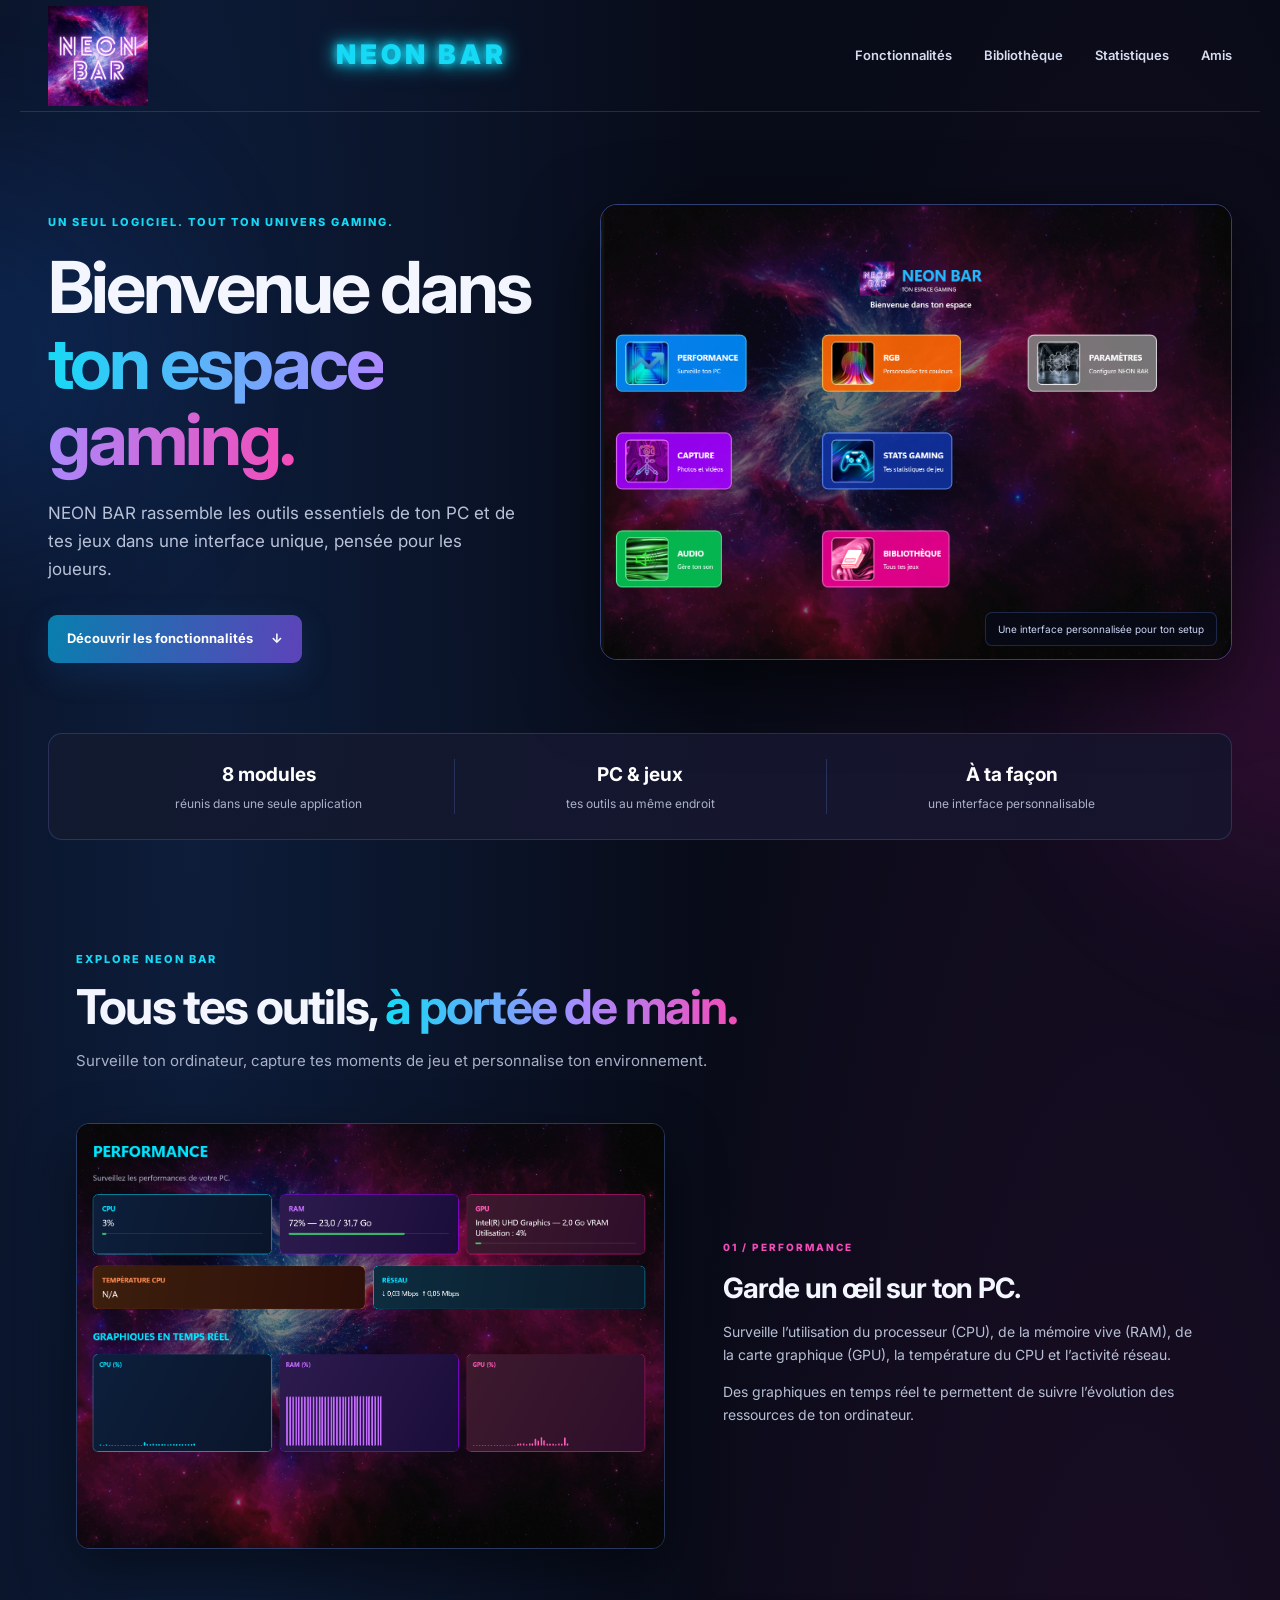
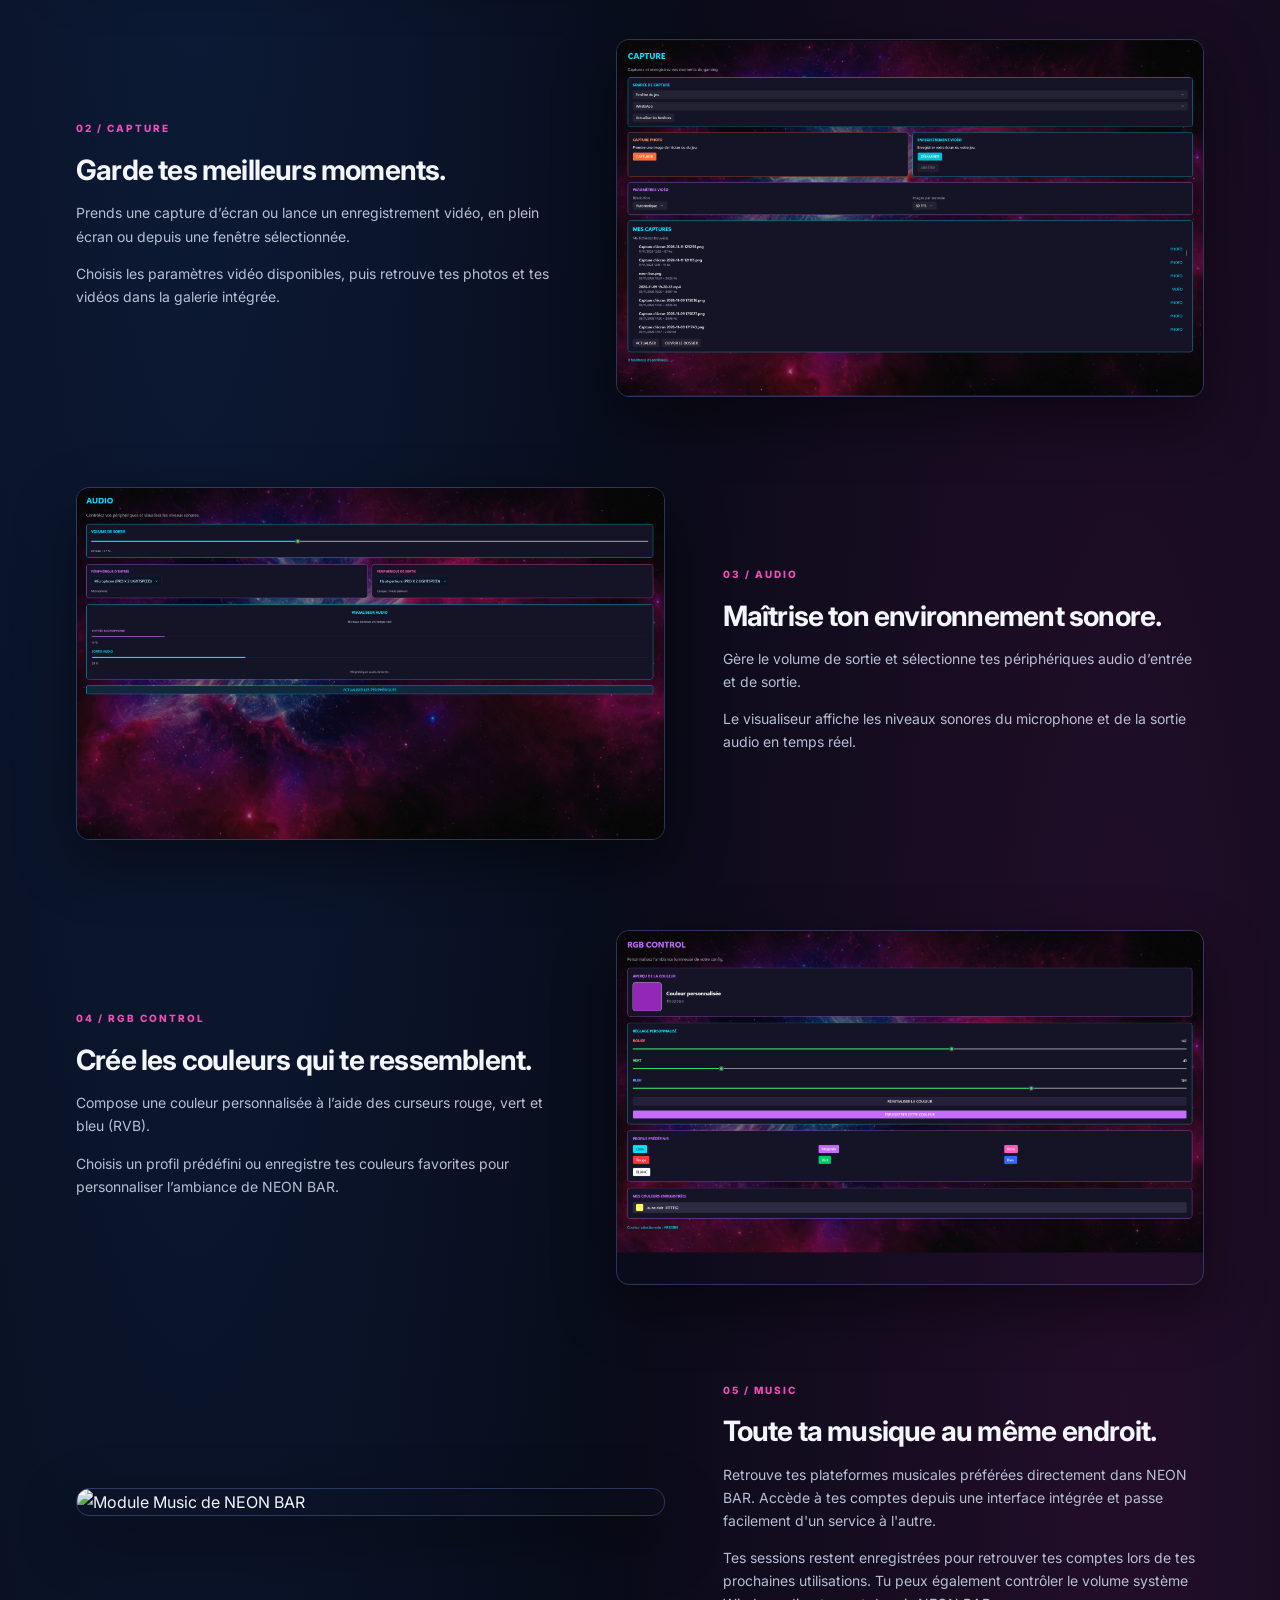
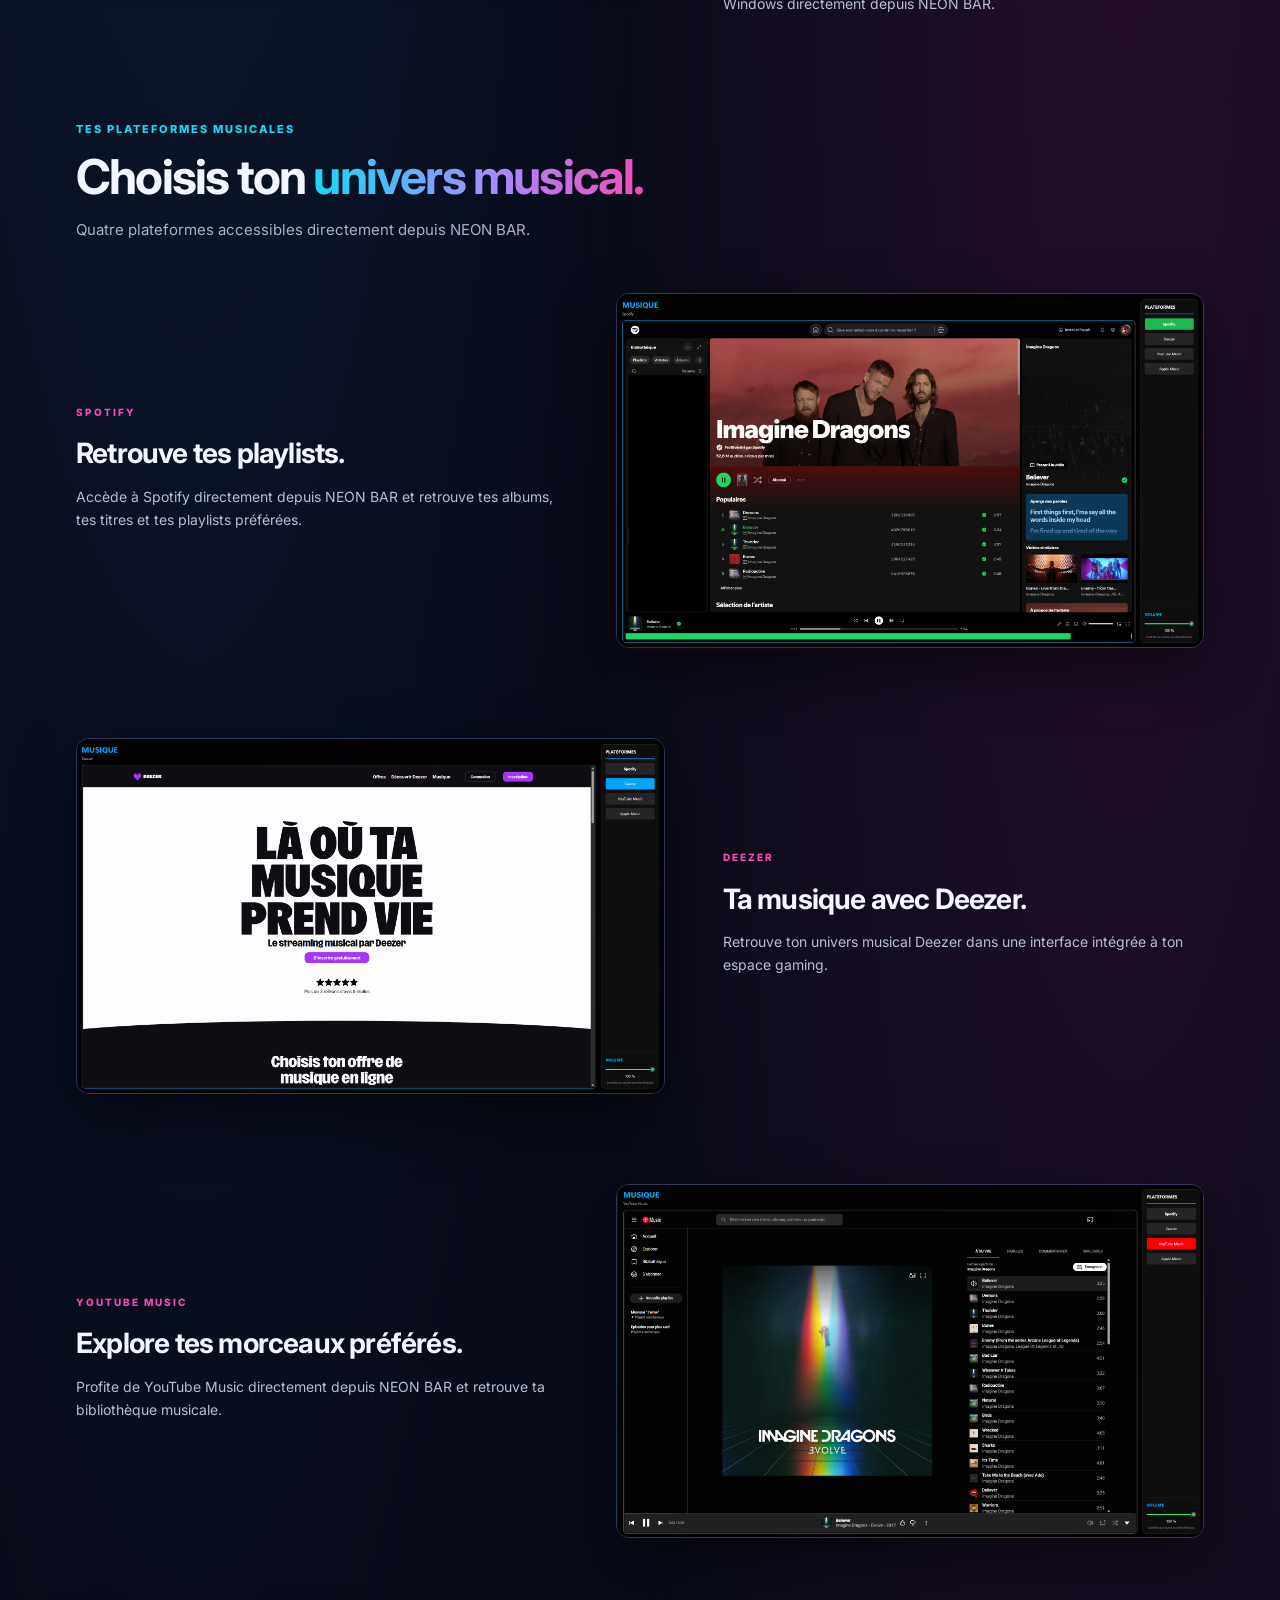
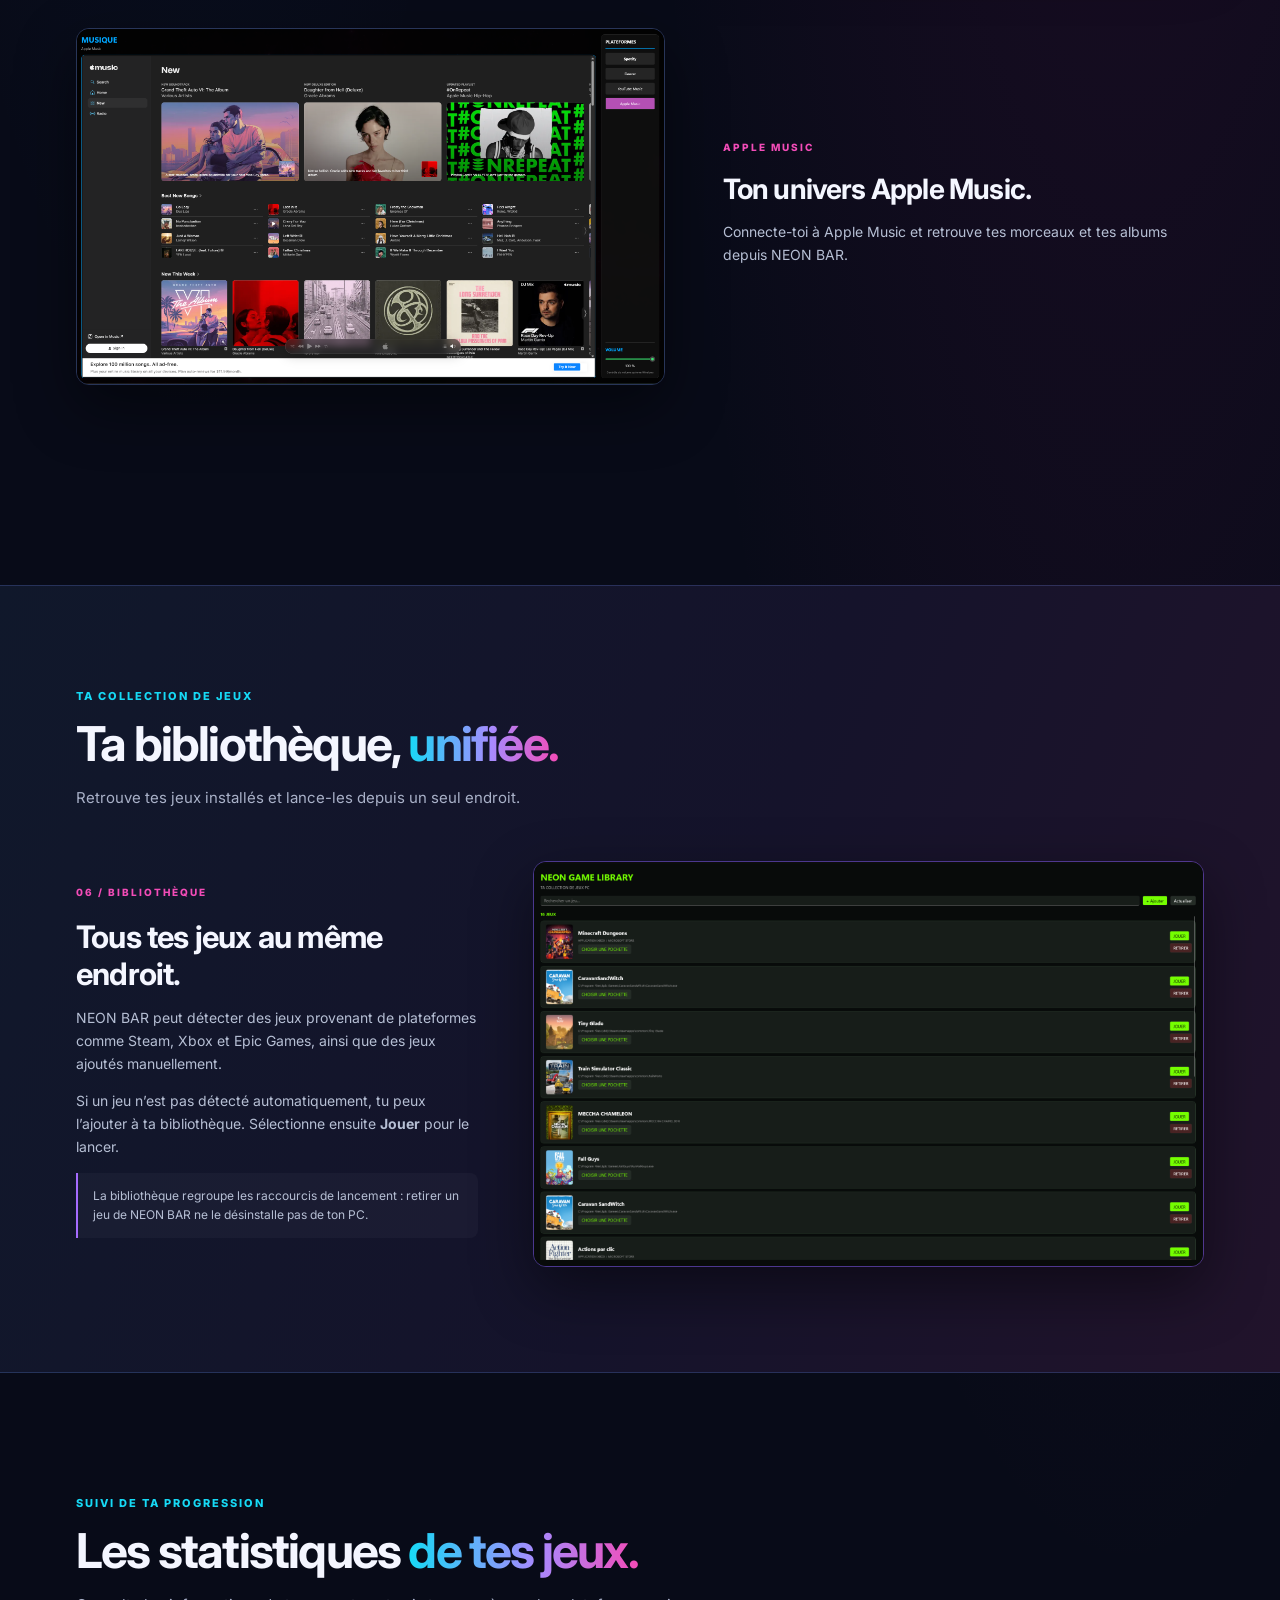
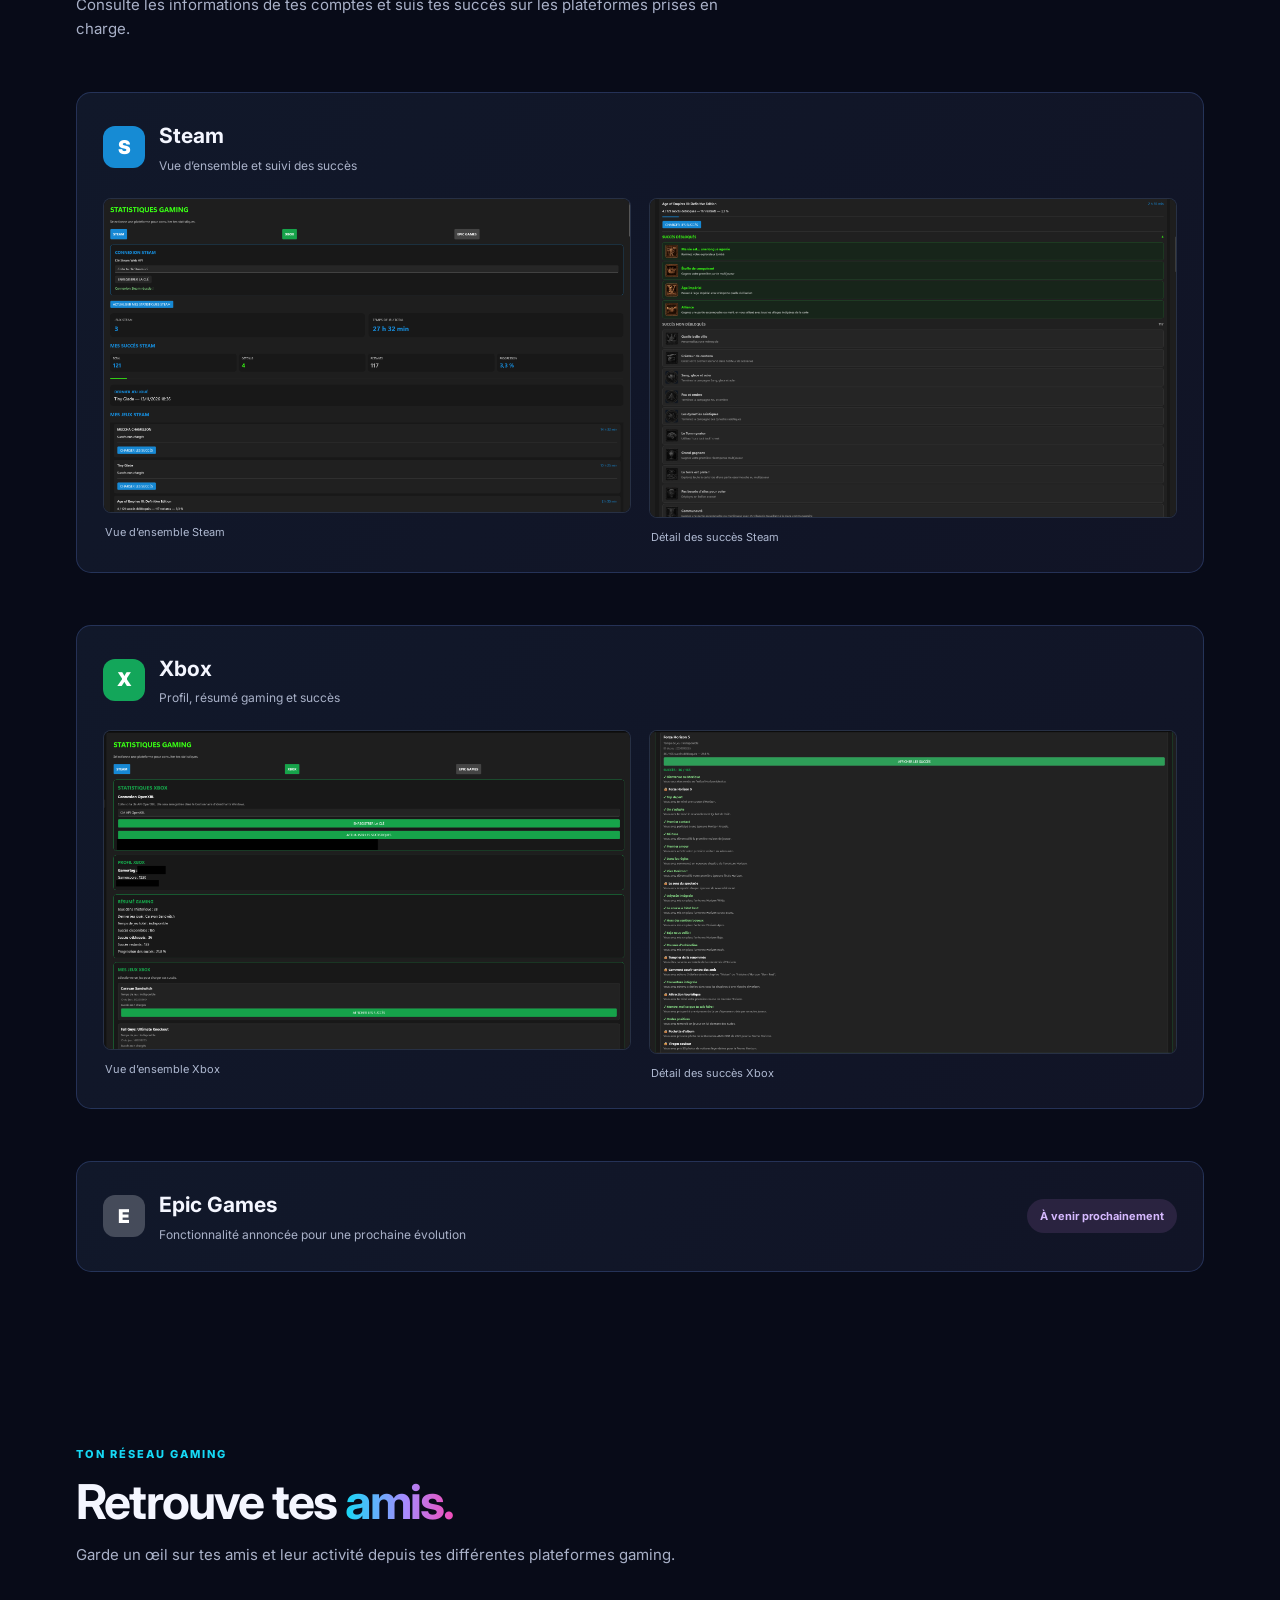
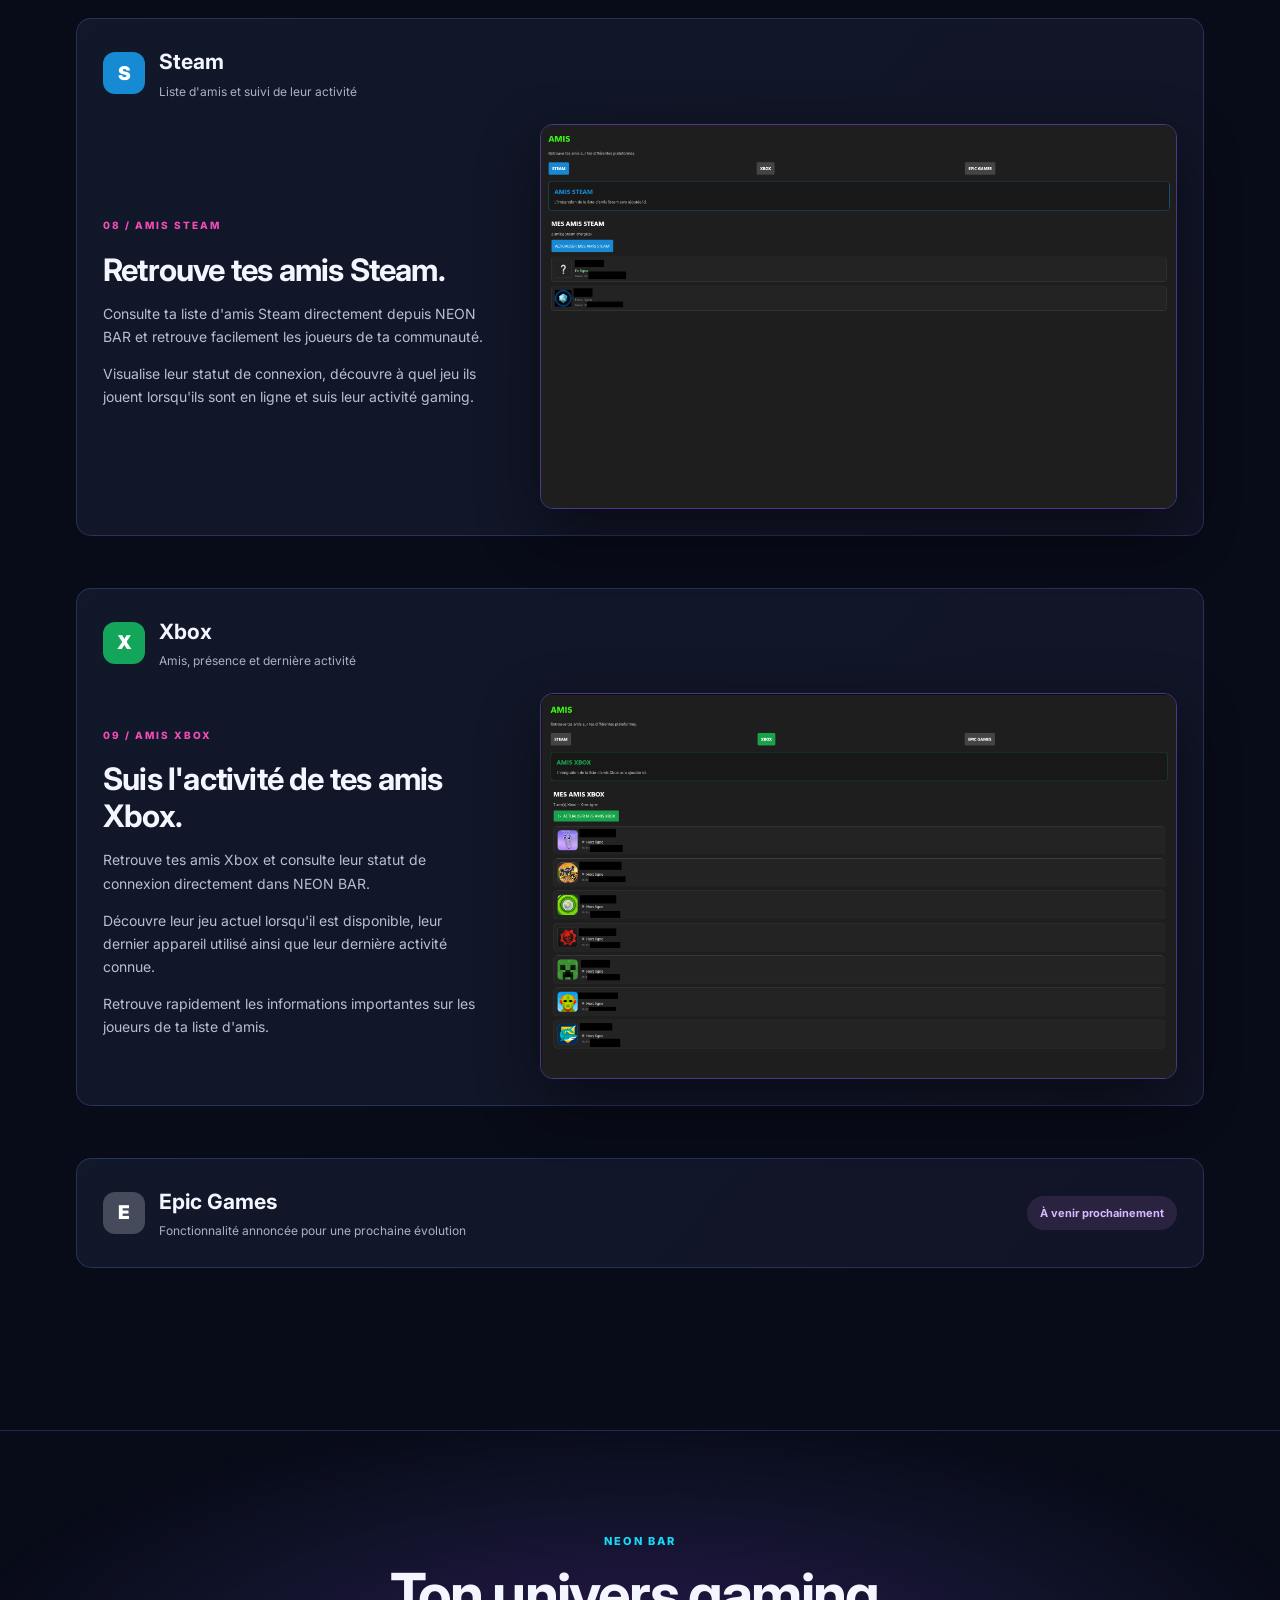
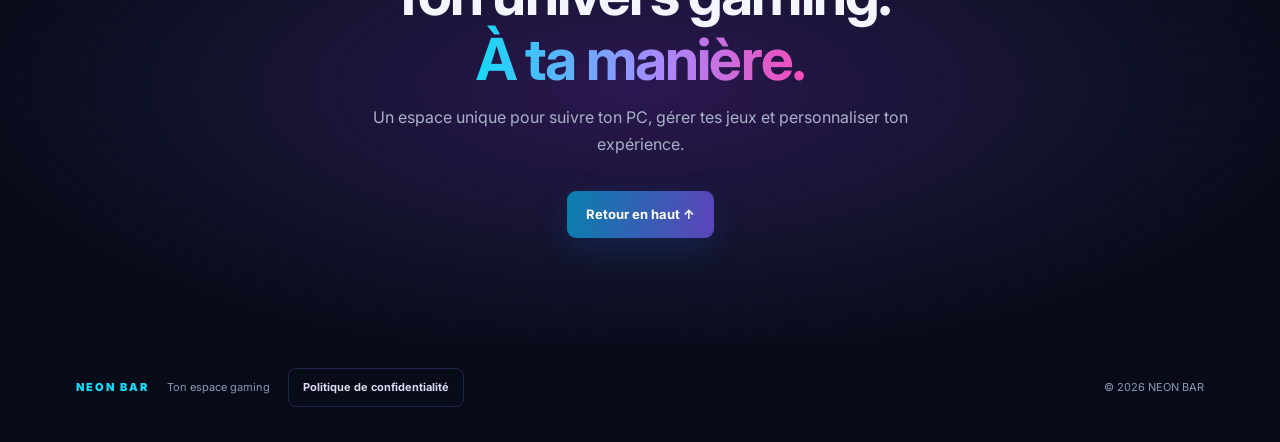
==== index.html @ 5ecf0dd4 "Update meta description and add music module section Updated the description meta tag and added new " ====
<!doctype html>
<html lang="fr">
<head>
  <meta charset="utf-8">
  <meta name="viewport" content="width=device-width, initial-scale=1">
  <meta name="theme-color" content="#080b18">

  <!-- Icônes NEON BAR -->
  <link rel="icon" type="image/png" sizes="512x512" href="/favicon.png?v=3">
  <link rel="shortcut icon" href="/favicon.ico?v=3">
  <link rel="apple-touch-icon" sizes="180x180" href="/apple-touch-icon.png?v=3">

  <meta name="description" content="NEON BAR : performances PC, captures, audio, musique, personnalisation RGB, bibliothèque, statistiques gaming et gestion des amis Steam et Xbox.">

  <!-- Vérification Google Search Console -->
  <meta name="google-site-verification" content="1P-YRRorHhvXlT-uKTGuO3rsMS6b1P77x34x97AjrHk">

  <title>NEON BAR — Ton espace gaming</title>
  <link rel="stylesheet" href="style.css">
</head>

<body>
  <div class="ambient ambient-one"></div>
  <div class="ambient ambient-two"></div>

  <header class="site-header">
    <a class="brand" href="#accueil" aria-label="NEON BAR, accueil">
      <img class="brand-logo" src="assets/Neon%20Bar.png" alt="Logo NEON BAR">
      <span class="brand-name">NEON BAR</span>
    </a>

    <button class="menu-toggle" aria-label="Ouvrir le menu" aria-expanded="false">☰</button>

    <nav class="nav">
      <a href="#fonctionnalites">Fonctionnalités</a>
      <a href="#bibliotheque">Bibliothèque</a>
      <a href="#statistiques">Statistiques</a>
      <a href="#amis">Amis</a>
    </nav>
  </header>

  <main>
    <section class="hero" id="accueil">
      <div class="hero-copy">
        <p class="eyebrow">UN SEUL LOGICIEL. TOUT TON UNIVERS GAMING.</p>
        <h1>Bienvenue dans<br><span>ton espace gaming.</span></h1>
        <p class="lead">NEON BAR rassemble les outils essentiels de ton PC et de tes jeux dans une interface unique, pensée pour les joueurs.</p>
        <a class="primary-link" href="#fonctionnalites">Découvrir les fonctionnalités <span>↓</span></a>
      </div>

      <div class="hero-visual">
        <img src="assets/home.png" alt="Écran d’accueil de NEON BAR et ses sept modules">
        <div class="visual-caption">Une interface personnalisée pour ton setup</div>
      </div>
    </section>

    <section class="intro-strip">
      <div><strong>8 modules</strong><span>réunis dans une seule application</span></div>
      <div><strong>PC & jeux</strong><span>tes outils au même endroit</span></div>
      <div><strong>À ta façon</strong><span>une interface personnalisable</span></div>
    </section>

    <section class="section" id="fonctionnalites">
      <div class="section-heading">
        <p class="eyebrow">EXPLORE NEON BAR</p>
        <h2>Tous tes outils, <span>à portée de main.</span></h2>
        <p>Surveille ton ordinateur, capture tes moments de jeu et personnalise ton environnement.</p>
      </div>

      <article class="feature-row">
        <div class="feature-image"><img src="assets/performance.png" alt="Module Performance affichant CPU, RAM, GPU, température et réseau"></div>
        <div class="feature-copy">
          <span class="number">01 / PERFORMANCE</span>
          <h3>Garde un œil sur ton PC.</h3>
          <p>Surveille l’utilisation du processeur (CPU), de la mémoire vive (RAM), de la carte graphique (GPU), la température du CPU et l’activité réseau.</p>
          <p>Des graphiques en temps réel te permettent de suivre l’évolution des ressources de ton ordinateur.</p>
        </div>
      </article>

      <article class="feature-row reverse">
        <div class="feature-image"><img src="assets/capture.png" alt="Module Capture avec sélection de fenêtre, capture photo et enregistrement vidéo"></div>
        <div class="feature-copy">
          <span class="number">02 / CAPTURE</span>
          <h3>Garde tes meilleurs moments.</h3>
          <p>Prends une capture d’écran ou lance un enregistrement vidéo, en plein écran ou depuis une fenêtre sélectionnée.</p>
          <p>Choisis les paramètres vidéo disponibles, puis retrouve tes photos et tes vidéos dans la galerie intégrée.</p>
        </div>
      </article>

      <article class="feature-row">
        <div class="feature-image"><img src="assets/audio.png" alt="Module Audio avec volume, périphériques d’entrée et de sortie et visualiseur sonore"></div>
        <div class="feature-copy">
          <span class="number">03 / AUDIO</span>
          <h3>Maîtrise ton environnement sonore.</h3>
          <p>Gère le volume de sortie et sélectionne tes périphériques audio d’entrée et de sortie.</p>
          <p>Le visualiseur affiche les niveaux sonores du microphone et de la sortie audio en temps réel.</p>
        </div>
      </article>

      <article class="feature-row reverse">
        <div class="feature-image"><img src="assets/rgb-control.png" alt="Module RGB Control avec curseurs rouge, vert et bleu et profils prédéfinis"></div>
        <div class="feature-copy">
          <span class="number">04 / RGB CONTROL</span>
          <h3>Crée les couleurs qui te ressemblent.</h3>
          <p>Compose une couleur personnalisée à l’aide des curseurs rouge, vert et bleu (RVB).</p>
          <p>Choisis un profil prédéfini ou enregistre tes couleurs favorites pour personnaliser l’ambiance de NEON BAR.</p>
        </div>
      </article>

      <!-- 05 / MUSIC -->
      <article class="feature-row" id="music">
        <div class="feature-image">
          <img src="assets/music-neon-bar.png" alt="Module Music de NEON BAR">
        </div>

        <div class="feature-copy">
          <span class="number">05 / MUSIC</span>
          <h3>Toute ta musique au même endroit.</h3>
          <p>Retrouve tes plateformes musicales préférées directement dans NEON BAR. Accède à tes comptes depuis une interface intégrée et passe facilement d'un service à l'autre.</p>
          <p>Tes sessions restent enregistrées pour retrouver tes comptes lors de tes prochaines utilisations. Tu peux également contrôler le volume système Windows directement depuis NEON BAR.</p>
        </div>
      </article>

      <!-- PLATEFORMES MUSICALES -->
      <div class="section-heading">
        <p class="eyebrow">TES PLATEFORMES MUSICALES</p>
        <h2>Choisis ton <span>univers musical.</span></h2>
        <p>Quatre plateformes accessibles directement depuis NEON BAR.</p>
      </div>

      <article class="feature-row reverse">
        <div class="feature-image">
          <img src="assets/music-spotify.png" alt="Spotify dans NEON BAR">
        </div>
        <div class="feature-copy">
          <span class="number">SPOTIFY</span>
          <h3>Retrouve tes playlists.</h3>
          <p>Accède à Spotify directement depuis NEON BAR et retrouve tes albums, tes titres et tes playlists préférées.</p>
        </div>
      </article>

      <article class="feature-row">
        <div class="feature-image">
          <img src="assets/music-deezer.png" alt="Deezer dans NEON BAR">
        </div>
        <div class="feature-copy">
          <span class="number">DEEZER</span>
          <h3>Ta musique avec Deezer.</h3>
          <p>Retrouve ton univers musical Deezer dans une interface intégrée à ton espace gaming.</p>
        </div>
      </article>

      <article class="feature-row reverse">
        <div class="feature-image">
          <img src="assets/music-youtube.png" alt="YouTube Music dans NEON BAR">
        </div>
        <div class="feature-copy">
          <span class="number">YOUTUBE MUSIC</span>
          <h3>Explore tes morceaux préférés.</h3>
          <p>Profite de YouTube Music directement depuis NEON BAR et retrouve ta bibliothèque musicale.</p>
        </div>
      </article>

      <article class="feature-row">
        <div class="feature-image">
          <img src="assets/music-apple.png" alt="Apple Music dans NEON BAR">
        </div>
        <div class="feature-copy">
          <span class="number">APPLE MUSIC</span>
          <h3>Ton univers Apple Music.</h3>
          <p>Connecte-toi à Apple Music et retrouve tes morceaux et tes albums depuis NEON BAR.</p>
        </div>
      </article>
    </section>

    <section class="library-section" id="bibliotheque">
      <div class="section-heading">
        <p class="eyebrow">TA COLLECTION DE JEUX</p>
        <h2>Ta bibliothèque, <span>unifiée.</span></h2>
        <p>Retrouve tes jeux installés et lance-les depuis un seul endroit.</p>
      </div>

      <div class="library-layout">
        <div class="library-copy">
          <span class="number">06 / BIBLIOTHÈQUE</span>
          <h3>Tous tes jeux au même endroit.</h3>
          <p>NEON BAR peut détecter des jeux provenant de plateformes comme Steam, Xbox et Epic Games, ainsi que des jeux ajoutés manuellement.</p>
          <p>Si un jeu n’est pas détecté automatiquement, tu peux l’ajouter à ta bibliothèque. Sélectionne ensuite <strong>Jouer</strong> pour le lancer.</p>
          <p class="note">La bibliothèque regroupe les raccourcis de lancement : retirer un jeu de NEON BAR ne le désinstalle pas de ton PC.</p>
        </div>
        <div class="library-image"><img src="assets/bibliotheque.png" alt="Bibliothèque NEON GAME LIBRARY avec jaquettes, recherche et boutons Jouer"></div>
      </div>
    </section>

    <section class="section stats-section" id="statistiques">
      <div class="section-heading">
        <p class="eyebrow">SUIVI DE TA PROGRESSION</p>
        <h2>Les statistiques <span>de tes jeux.</span></h2>
        <p>Consulte les informations de tes comptes et suis tes succès sur les plateformes prises en charge.</p>
      </div>

      <div class="platform-block">
        <div class="platform-title">
          <span class="platform-icon steam">S</span>
          <div><h3>Steam</h3><p>Vue d’ensemble et suivi des succès</p></div>
        </div>
        <div class="stats-images">
          <figure><img src="assets/steam-global.png" alt="Statistiques Steam : connexion, nombre de jeux, temps de jeu et résumé des succès"><figcaption>Vue d’ensemble Steam</figcaption></figure>
          <figure><img src="assets/steam-succes.png" alt="Détail des succès Steam débloqués et non débloqués pour un jeu"><figcaption>Détail des succès Steam</figcaption></figure>
        </div>
      </div>

      <div class="platform-block">
        <div class="platform-title">
          <span class="platform-icon xbox">X</span>
          <div><h3>Xbox</h3><p>Profil, résumé gaming et succès</p></div>
        </div>
        <div class="stats-images">
          <figure><img src="assets/xbox-global.png" alt="Statistiques Xbox : profil, gamerscore et résumé gaming"><figcaption>Vue d’ensemble Xbox</figcaption></figure>
          <figure><img src="assets/xbox-succes.png" alt="Détail des succès Xbox d’un jeu"><figcaption>Détail des succès Xbox</figcaption></figure>
        </div>
      </div>

      <div class="platform-block epic-block">
        <div class="platform-title">
          <span class="platform-icon epic">E</span>
          <div><h3>Epic Games</h3><p>Fonctionnalité annoncée pour une prochaine évolution</p></div>
        </div>
        <p class="coming-soon">À venir prochainement</p>
      </div>
    </section>

    <section class="section friends-section" id="amis">
      <div class="section-heading">
        <p class="eyebrow">TON RÉSEAU GAMING</p>
        <h2>Retrouve tes <span>amis.</span></h2>
        <p>Garde un œil sur tes amis et leur activité depuis tes différentes plateformes gaming.</p>
      </div>

      <div class="platform-block">
        <div class="platform-title">
          <span class="platform-icon steam">S</span>
          <div>
            <h3>Steam</h3>
            <p>Liste d'amis et suivi de leur activité</p>
          </div>
        </div>

        <div class="library-layout">
          <div class="library-copy">
            <span class="number">08 / AMIS STEAM</span>
            <h3>Retrouve tes amis Steam.</h3>
            <p>Consulte ta liste d'amis Steam directement depuis NEON BAR et retrouve facilement les joueurs de ta communauté.</p>
            <p>Visualise leur statut de connexion, découvre à quel jeu ils jouent lorsqu'ils sont en ligne et suis leur activité gaming.</p>
          </div>

          <div class="library-image">
            <img src="assets/Steam_ami_neon_bar.png" alt="Fonctionnalité Amis Steam de NEON BAR">
          </div>
        </div>
      </div>

      <div class="platform-block">
        <div class="platform-title">
          <span class="platform-icon xbox">X</span>
          <div>
            <h3>Xbox</h3>
            <p>Amis, présence et dernière activité</p>
          </div>
        </div>

        <div class="library-layout">
          <div class="library-copy">
            <span class="number">09 / AMIS XBOX</span>
            <h3>Suis l'activité de tes amis Xbox.</h3>
            <p>Retrouve tes amis Xbox et consulte leur statut de connexion directement dans NEON BAR.</p>
            <p>Découvre leur jeu actuel lorsqu'il est disponible, leur dernier appareil utilisé ainsi que leur dernière activité connue.</p>
            <p>Retrouve rapidement les informations importantes sur les joueurs de ta liste d'amis.</p>
          </div>

          <div class="library-image">
            <img src="assets/ami_xbox_neon_bar.png" alt="Fonctionnalité Amis Xbox de NEON BAR">
          </div>
        </div>
      </div>

      <div class="platform-block epic-block">
        <div class="platform-title">
          <span class="platform-icon epic">E</span>
          <div>
            <h3>Epic Games</h3>
            <p>Fonctionnalité annoncée pour une prochaine évolution</p>
          </div>
        </div>
        <p class="coming-soon">À venir prochainement</p>
      </div>
    </section>

    <section class="closing">
      <p class="eyebrow">NEON BAR</p>
      <h2>Ton univers gaming.<br><span>À ta manière.</span></h2>
      <p>Un espace unique pour suivre ton PC, gérer tes jeux et personnaliser ton expérience.</p>
      <a class="primary-link" href="#accueil">Retour en haut ↑</a>
    </section>
  </main>

  <footer>
    <a class="footer-brand" href="#accueil">NEON BAR</a>
    <span>Ton espace gaming</span>
    <a class="privacy-link" href="privacy.html">Politique de confidentialité</a>
    <span>© 2026 NEON BAR</span>
  </footer>

  <script>
    const toggle = document.querySelector('.menu-toggle');
    const nav = document.querySelector('.nav');

    toggle.addEventListener('click', () => {
      const open = nav.classList.toggle('open');
      toggle.setAttribute('aria-expanded', String(open));
    });

    nav.querySelectorAll('a').forEach(link => link.addEventListener('click', () => {
      nav.classList.remove('open');
      toggle.setAttribute('aria-expanded', 'false');
    }));
  </script>
</body>
</html>
---- style.css ----
@import url('https://fonts.googleapis.com/css2?family=Inter:wght@400;500;600;700;800;900&display=swap');

:root{
  --bg:#080b18;
  --panel:#11172a;
  --panel2:#151c32;
  --text:#f4f6ff;
  --muted:#a9b1c8;
  --cyan:#16d9f5;
  --pink:#f34cb8;
  --purple:#a56bff;
  --line:rgba(110,151,255,.22);
}

*{box-sizing:border-box}

html{
  scroll-behavior:smooth;
  scroll-padding-top:90px;
}

body{
  margin:0;
  background:
    radial-gradient(ellipse at 15% 8%,rgba(30,91,180,.22),transparent 34%),
    radial-gradient(ellipse at 88% 30%,rgba(157,23,118,.18),transparent 34%),
    var(--bg);
  color:var(--text);
  font-family:Inter,system-ui,sans-serif;
  line-height:1.65;
  overflow-x:hidden;
}

.ambient{
  position:fixed;
  pointer-events:none;
  filter:blur(90px);
  opacity:.15;
  z-index:-1;
  border-radius:50%;
}

.ambient-one{
  width:380px;
  height:380px;
  background:#1a75ff;
  top:18%;
  left:-220px;
}

.ambient-two{
  width:420px;
  height:420px;
  background:#d51c9a;
  right:-250px;
  top:52%;
}

/* EN-TÊTE ET LOGO */

.site-header{
  height:112px;
  max-width:1240px;
  margin:auto;
  padding:0 28px;
  display:flex;
  align-items:center;
  justify-content:space-between;
  border-bottom:1px solid var(--line);
  position:relative;
  z-index:5;
}

.brand{
  display:flex;
  align-items:center;
  gap:18px;
  color:inherit;
  text-decoration:none;
  min-width:0;
}

.brand-logo{
  display:block;
  width:270px;
  height:100px;
  object-fit:contain;
  object-position:left center;
}

.brand-name{
  color:var(--cyan);
  font-size:27px;
  font-weight:900;
  letter-spacing:4px;
  text-shadow:
    0 0 8px #16d9f5,
    0 0 18px #16d9f5,
    0 0 30px #16d9f566;
  white-space:nowrap;
}

.nav{
  display:flex;
  gap:32px;
}

.nav a{
  color:#d7dcef;
  text-decoration:none;
  font-size:13px;
  font-weight:600;
}

.nav a:hover{color:var(--cyan)}

.menu-toggle{
  display:none;
  background:none;
  border:0;
  color:white;
  font-size:25px;
}

/* ACCUEIL */

.hero{
  max-width:1240px;
  margin:0 auto;
  padding:90px 28px 70px;
  display:grid;
  grid-template-columns:.88fr 1.12fr;
  gap:55px;
  align-items:center;
  min-height:570px;
}

.eyebrow,.number{
  font-size:11px;
  font-weight:800;
  letter-spacing:2px;
  color:var(--cyan);
}

.hero h1{
  font-size:clamp(42px,5.6vw,72px);
  line-height:1.06;
  letter-spacing:-3px;
  margin:18px 0 22px;
}

.hero h1 span,
.section-heading h2 span,
.closing h2 span{
  background:linear-gradient(90deg,var(--cyan),#a68bff 55%,var(--pink));
  -webkit-background-clip:text;
  background-clip:text;
  color:transparent;
}

.lead{
  font-size:17px;
  color:#b8c1d8;
  max-width:480px;
  margin-bottom:32px;
}

.primary-link{
  display:inline-flex;
  align-items:center;
  gap:18px;
  padding:13px 19px;
  border-radius:9px;
  background:linear-gradient(100deg,#087fae,#5d43b9);
  color:white;
  text-decoration:none;
  font-size:13px;
  font-weight:700;
  box-shadow:0 10px 32px #1769b633;
}

.primary-link:hover{
  transform:translateY(-2px);
  filter:brightness(1.12);
}

.hero-visual{position:relative}

.hero-visual img{
  width:100%;
  display:block;
  border-radius:17px;
  border:1px solid #718cff66;
  box-shadow:0 25px 75px #0009;
}

.visual-caption{
  position:absolute;
  right:15px;
  bottom:14px;
  padding:8px 12px;
  background:#080b18d9;
  border:1px solid var(--line);
  border-radius:7px;
  font-size:10px;
  color:#cbd5f3;
}

/* BANDEAU */

.intro-strip{
  max-width:1184px;
  margin:0 auto 110px;
  padding:25px 34px;
  display:grid;
  grid-template-columns:repeat(3,1fr);
  background:linear-gradient(100deg,#111a30,#17132c);
  border:1px solid var(--line);
  border-radius:14px;
}

.intro-strip div{
  display:flex;
  flex-direction:column;
  align-items:center;
  text-align:center;
  gap:4px;
}

.intro-strip div+div{border-left:1px solid var(--line)}
.intro-strip strong{font-size:19px;color:white}
.intro-strip span{font-size:12px;color:var(--muted)}

/* FONCTIONNALITÉS */

.section,.library-section{
  max-width:1184px;
  margin:0 auto;
  padding:0 28px 110px;
}

.section-heading{
  max-width:680px;
  margin-bottom:50px;
}

.section-heading h2,.closing h2{
  font-size:clamp(32px,4vw,48px);
  letter-spacing:-1.8px;
  line-height:1.12;
  margin:12px 0;
}

.section-heading>p:last-child{
  color:var(--muted);
  font-size:15px;
}

.feature-row{
  display:grid;
  grid-template-columns:1.1fr .9fr;
  gap:58px;
  align-items:center;
  margin:0 0 90px;
}

.feature-row.reverse{
  grid-template-columns:.9fr 1.1fr;
}

.feature-row.reverse .feature-image{order:2}

.feature-image img,.library-image img{
  width:100%;
  display:block;
  border-radius:13px;
  border:1px solid #5b77ba66;
  box-shadow:0 22px 60px #0007;
}

.feature-copy h3,.library-copy h3{
  font-size:28px;
  line-height:1.2;
  letter-spacing:-.8px;
  margin:14px 0;
}

.feature-copy p,.library-copy p{
  color:#b6bfd4;
  font-size:14px;
}

.number{
  color:var(--pink);
  font-size:10px;
}

/* BIBLIOTHÈQUE */

.library-section{
  max-width:none;
  padding:90px max(28px,calc((100% - 1128px)/2)) 105px;
  background:linear-gradient(110deg,#10182b,#15132b 55%,#21132b);
  border-top:1px solid var(--line);
  border-bottom:1px solid var(--line);
}

.library-section .section-heading{max-width:700px}

.library-layout{
  display:grid;
  grid-template-columns:.75fr 1.25fr;
  gap:55px;
  align-items:center;
}

.library-copy h3{font-size:31px}

.library-copy .note{
  padding:13px 15px;
  border-left:2px solid var(--purple);
  background:#ffffff08;
  border-radius:0 8px 8px 0;
  font-size:12px;
}

.library-image img{border-color:#8a61ff77}

/* STATISTIQUES */

.stats-section{padding-top:110px}

.platform-block{
  margin:0 0 52px;
  padding:26px;
  background:linear-gradient(130deg,#11182a,#111426);
  border:1px solid var(--line);
  border-radius:15px;
}

.platform-title{
  display:flex;
  align-items:center;
  gap:14px;
  margin-bottom:22px;
}

.platform-title h3{
  font-size:21px;
  margin:0;
}

.platform-title p{
  font-size:12px;
  color:var(--muted);
  margin:2px 0 0;
}

.platform-icon{
  width:42px;
  height:42px;
  border-radius:12px;
  display:grid;
  place-items:center;
  font-size:19px;
  font-weight:900;
  color:white;
}

.steam{background:#168bd4}
.xbox{background:#13a65a}
.epic{background:#454b5a}

.stats-images{
  display:grid;
  grid-template-columns:1fr 1fr;
  gap:18px;
}

.stats-images figure{
  margin:0;
  min-width:0;
}

.stats-images img{
  width:100%;
  height:auto;
  display:block;
  border-radius:8px;
  border:1px solid #64759b55;
  background:#090d18;
}

.stats-images figcaption{
  font-size:11px;
  color:#aeb8d0;
  padding:10px 2px 0;
}

.epic-block{
  display:flex;
  align-items:center;
  justify-content:space-between;
  gap:20px;
}

.epic-block .platform-title{margin:0}

.coming-soon{
  padding:8px 13px;
  border-radius:20px;
  background:#2a2340;
  color:#d6b9ff;
  font-size:11px;
  font-weight:700;
  white-space:nowrap;
}

/* FIN DE PAGE */

.closing{
  text-align:center;
  padding:90px 25px 105px;
  background:radial-gradient(ellipse at center,#2b1750 0%,#101329 52%,transparent 78%);
  border-top:1px solid var(--line);
}

.closing h2{font-size:clamp(38px,5vw,58px)}

.closing>p:not(.eyebrow){
  color:var(--muted);
  max-width:540px;
  margin:0 auto 28px;
}

.closing .primary-link{margin-top:6px}

/* PIED DE PAGE */

footer{
  max-width:1184px;
  margin:auto;
  padding:25px 28px 35px;
  display:flex;
  align-items:center;
  gap:18px;
  color:#8e98b2;
  font-size:11px;
}

.footer-brand{
  font-weight:900;
  letter-spacing:2px;
  color:var(--cyan);
  text-decoration:none;
}

.privacy-link{
  display:inline-flex;
  align-items:center;
  justify-content:center;
  padding:9px 14px;
  border:1px solid var(--line);
  border-radius:8px;
  color:#d7dcef;
  text-decoration:none;
  font-size:11px;
  font-weight:700;
  transition:background .2s,border-color .2s,color .2s;
}

.privacy-link:hover{
  background:#16213b;
  border-color:var(--cyan);
  color:var(--cyan);
}

footer span:last-child{margin-left:auto}

/* AFFICHAGE MOBILE */

@media(max-width:800px){
  .site-header{height:90px}

  .brand-logo{
    width:180px;
    height:82px;
  }

  .brand-name{
    font-size:20px;
    letter-spacing:2px;
  }

  .brand{gap:12px}

  .menu-toggle{
    display:block;
    cursor:pointer;
  }

  .nav{
    display:none;
    position:absolute;
    top:89px;
    left:0;
    right:0;
    padding:20px 28px;
    background:#0d1223;
    border-bottom:1px solid var(--line);
    flex-direction:column;
    gap:18px;
  }

  .nav.open{display:flex}

  .hero{
    grid-template-columns:1fr;
    padding-top:65px;
    gap:35px;
  }

  .hero-copy{max-width:620px}
  .hero h1{letter-spacing:-2px}

  .intro-strip{
    margin:0 20px 80px;
    padding:22px 12px;
  }

  .intro-strip strong{font-size:15px}
  .intro-strip span{font-size:10px}

  .feature-row,.feature-row.reverse,.library-layout{
    grid-template-columns:1fr;
    gap:25px;
    margin-bottom:70px;
  }

  .feature-row.reverse .feature-image{order:0}
  .feature-copy{max-width:650px}
  .library-layout{gap:32px}

  .section,.library-section{
    padding-left:20px;
    padding-right:20px;
  }

  .platform-block{padding:18px}
  .stats-images{grid-template-columns:1fr}

  .epic-block{
    align-items:flex-start;
    flex-direction:column;
  }

  .section-heading{margin-bottom:35px}
}

@media(max-width:480px){
  .hero{
    padding-left:20px;
    padding-right:20px;
  }

  .brand-logo{
    width:125px;
    height:70px;
  }

  .brand-name{
    font-size:16px;
    letter-spacing:1px;
  }

  .brand{gap:9px}

  .hero h1{font-size:43px}
  .lead{font-size:15px}

  .intro-strip{
    grid-template-columns:1fr;
    gap:17px;
  }

  .intro-strip div+div{
    border-left:0;
    border-top:1px solid var(--line);
    padding-top:15px;
  }

  .feature-copy h3,.library-copy h3{font-size:24px}
  .section-heading h2{font-size:34px}

  footer{
    flex-wrap:wrap;
    gap:14px;
  }

  footer span:last-child{
    margin-left:0;
    width:100%;
  }
}
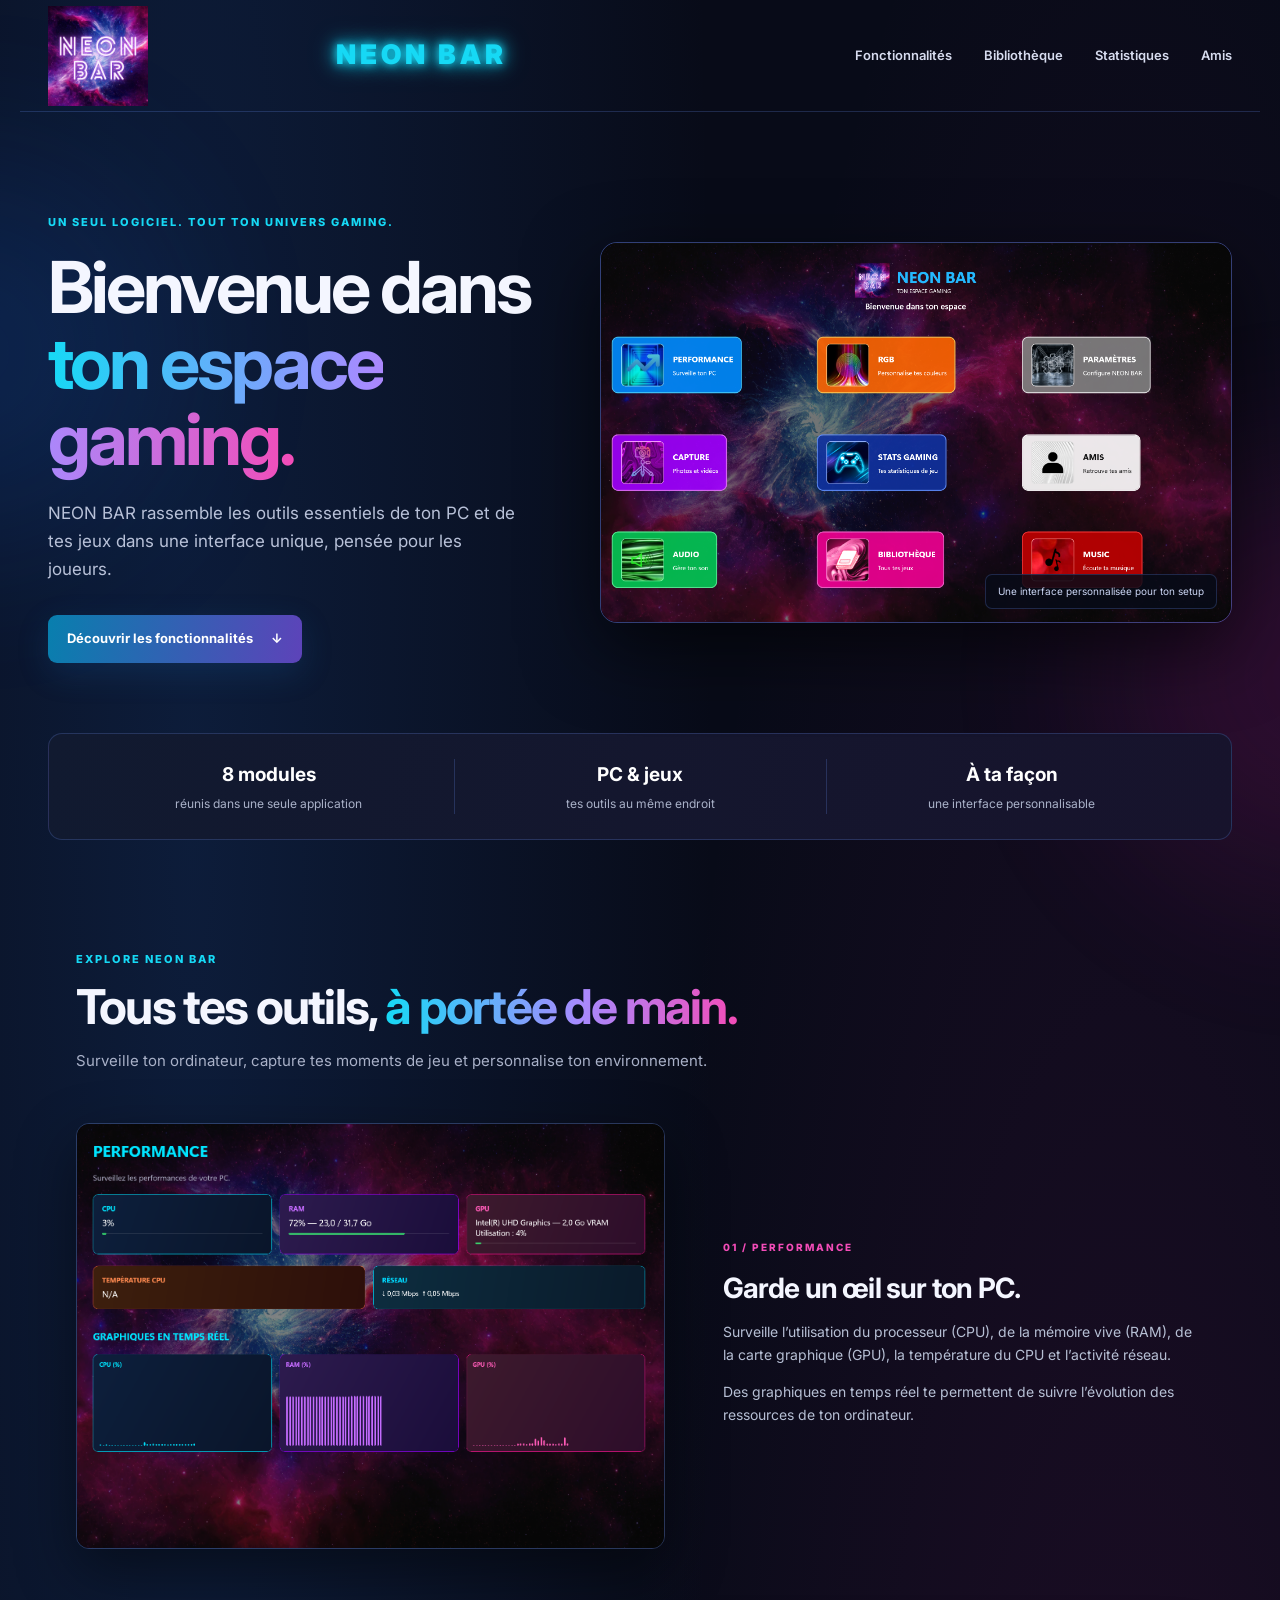
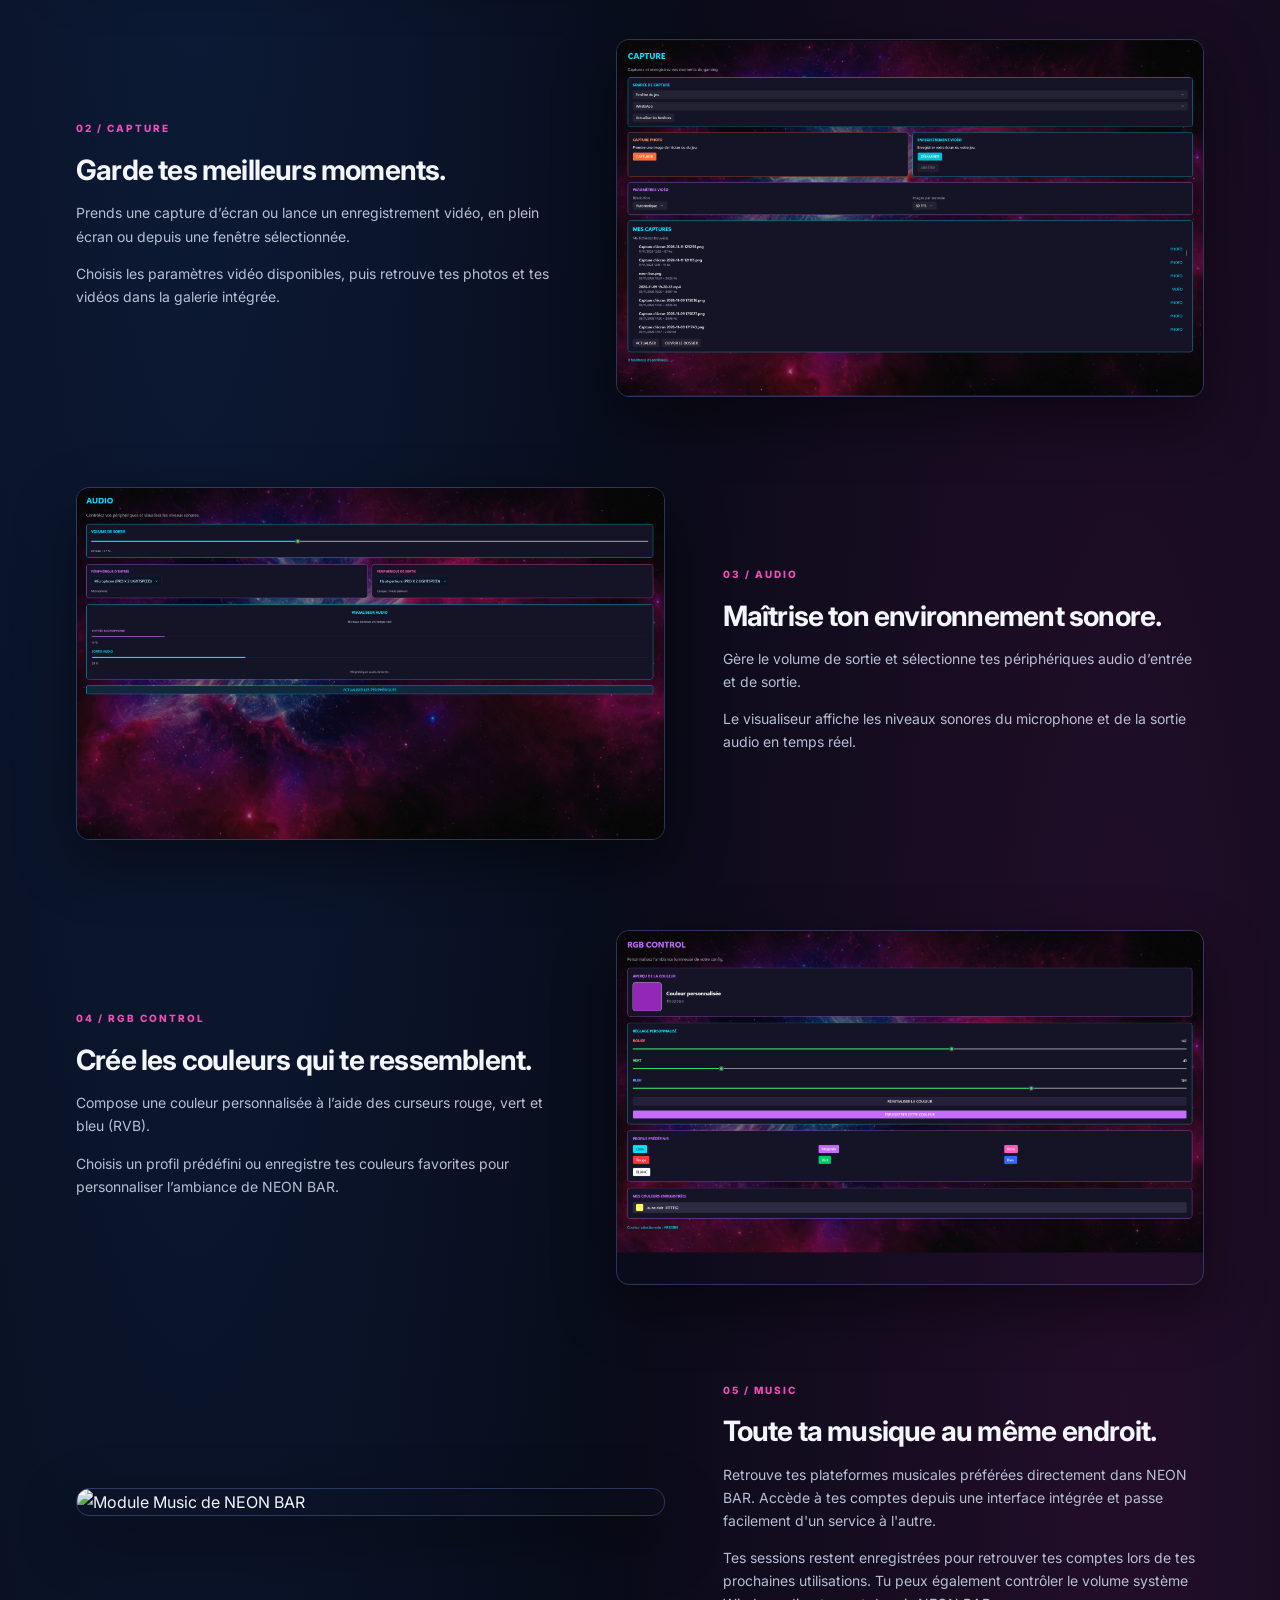
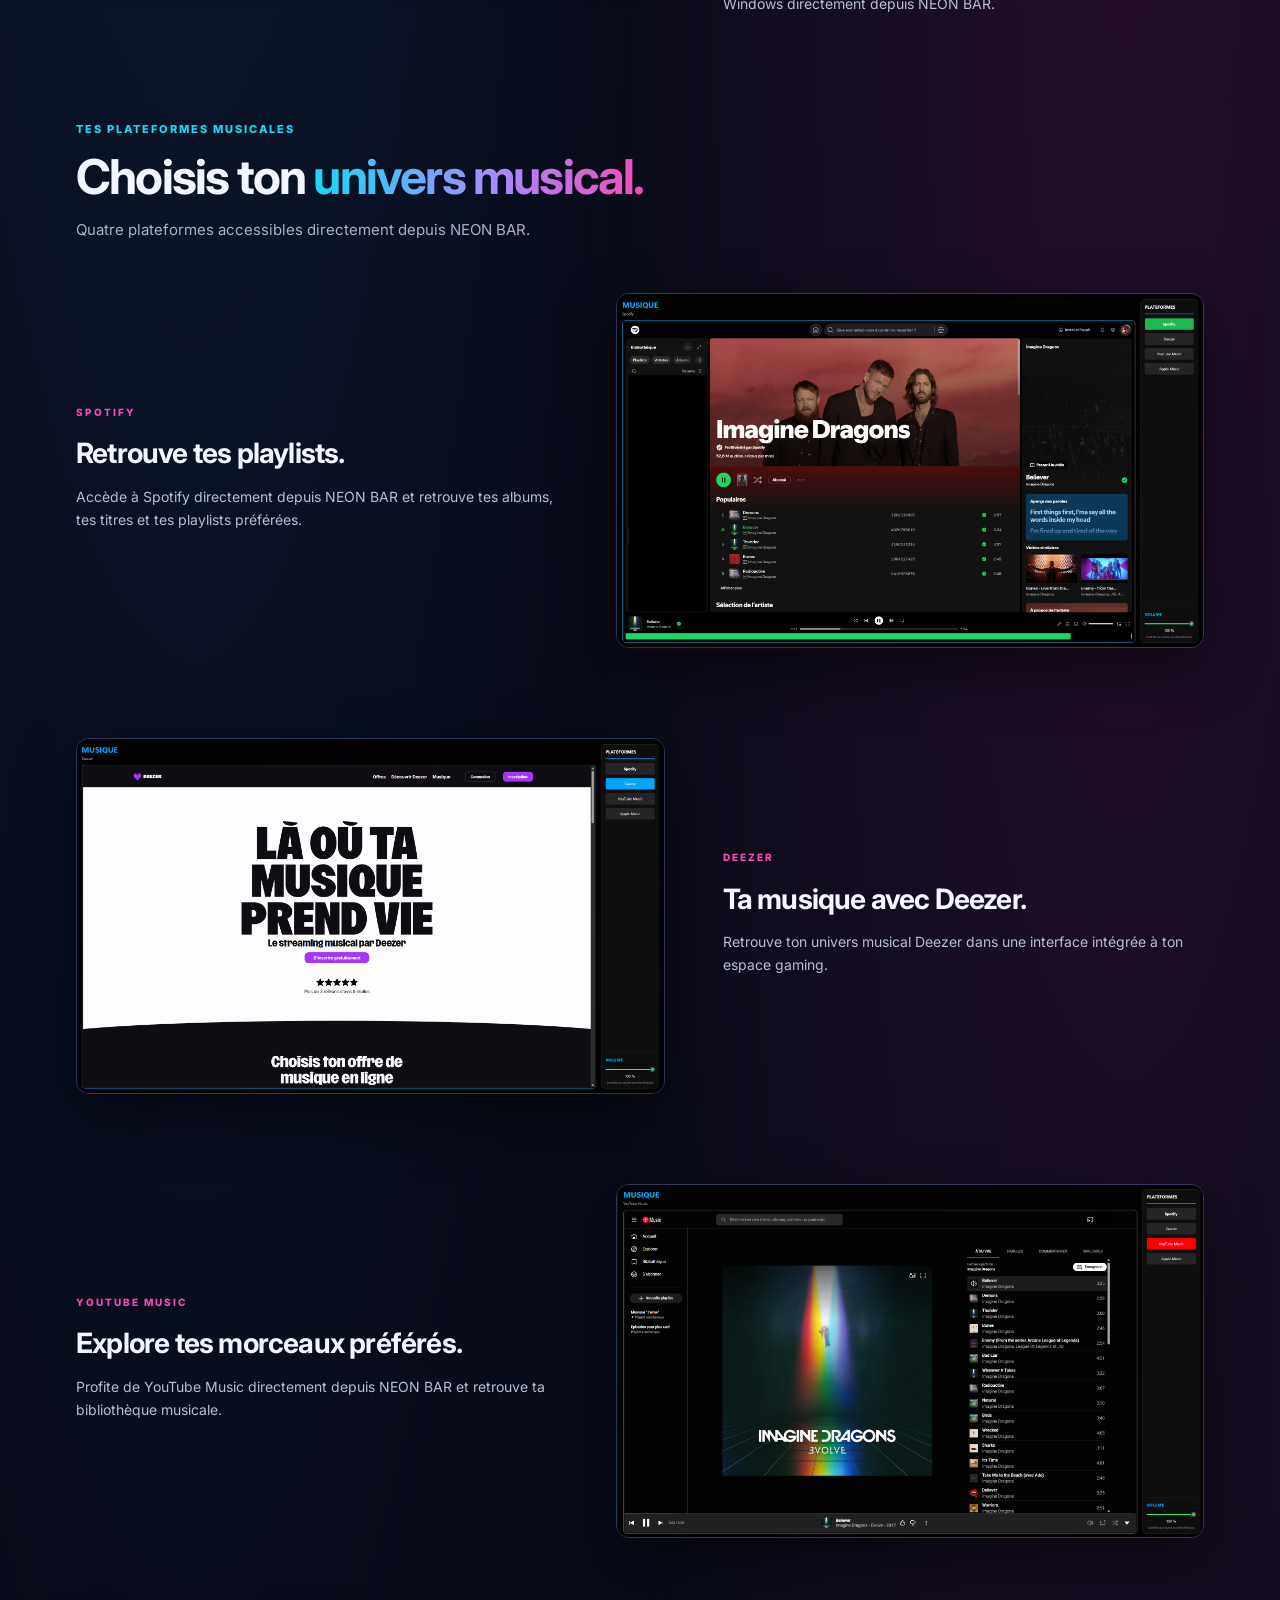
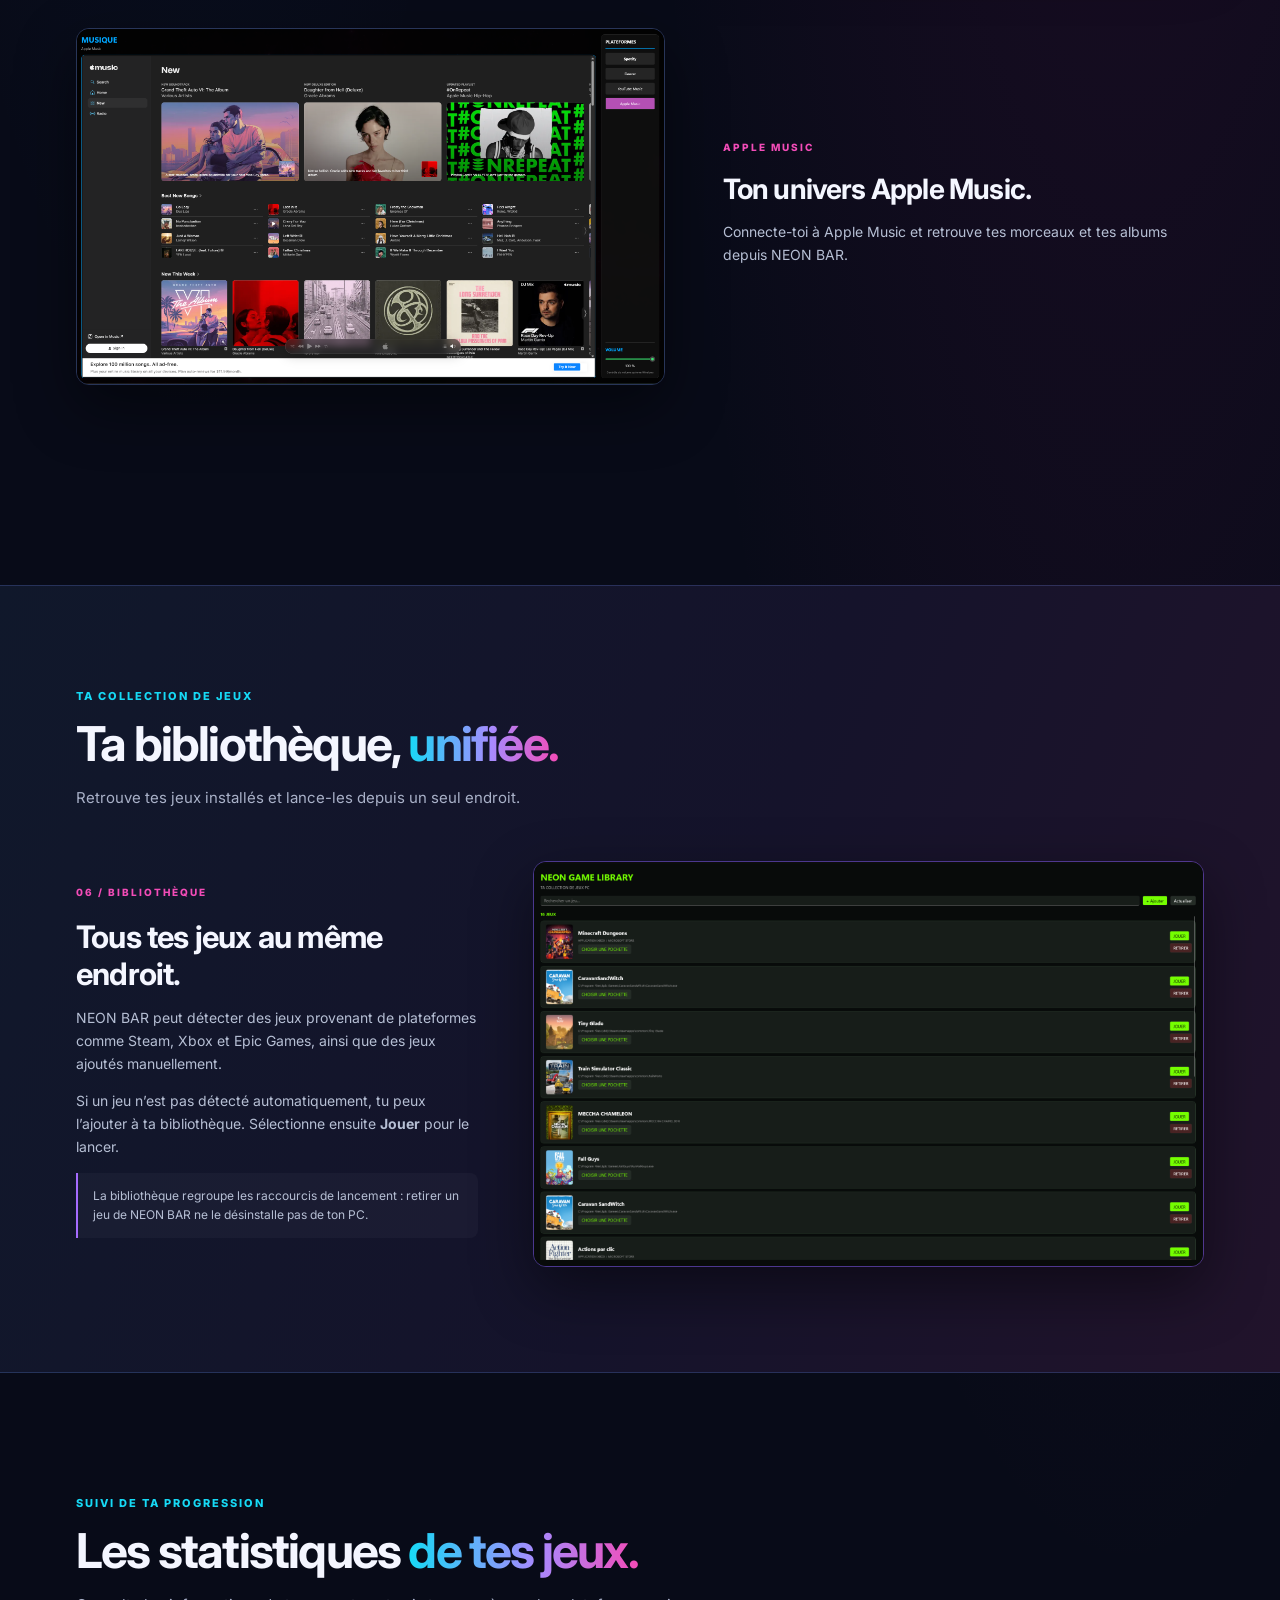
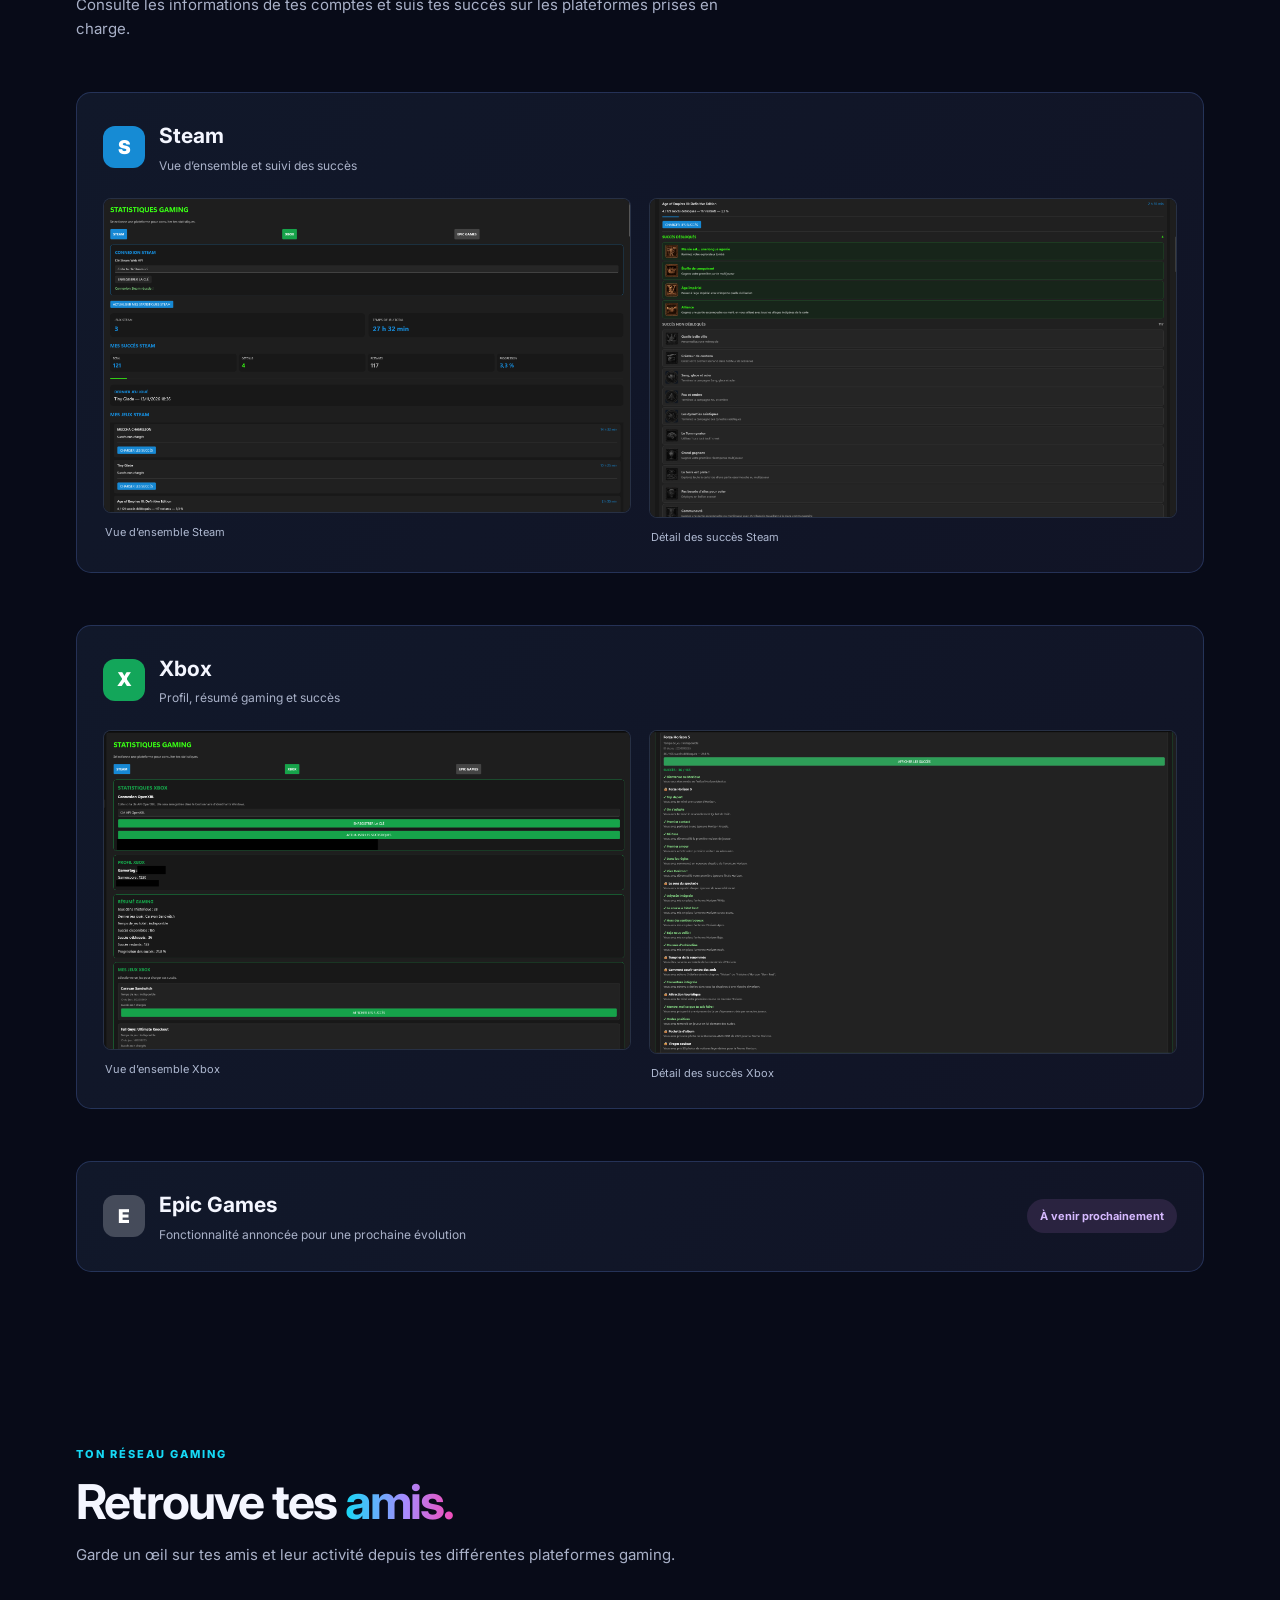
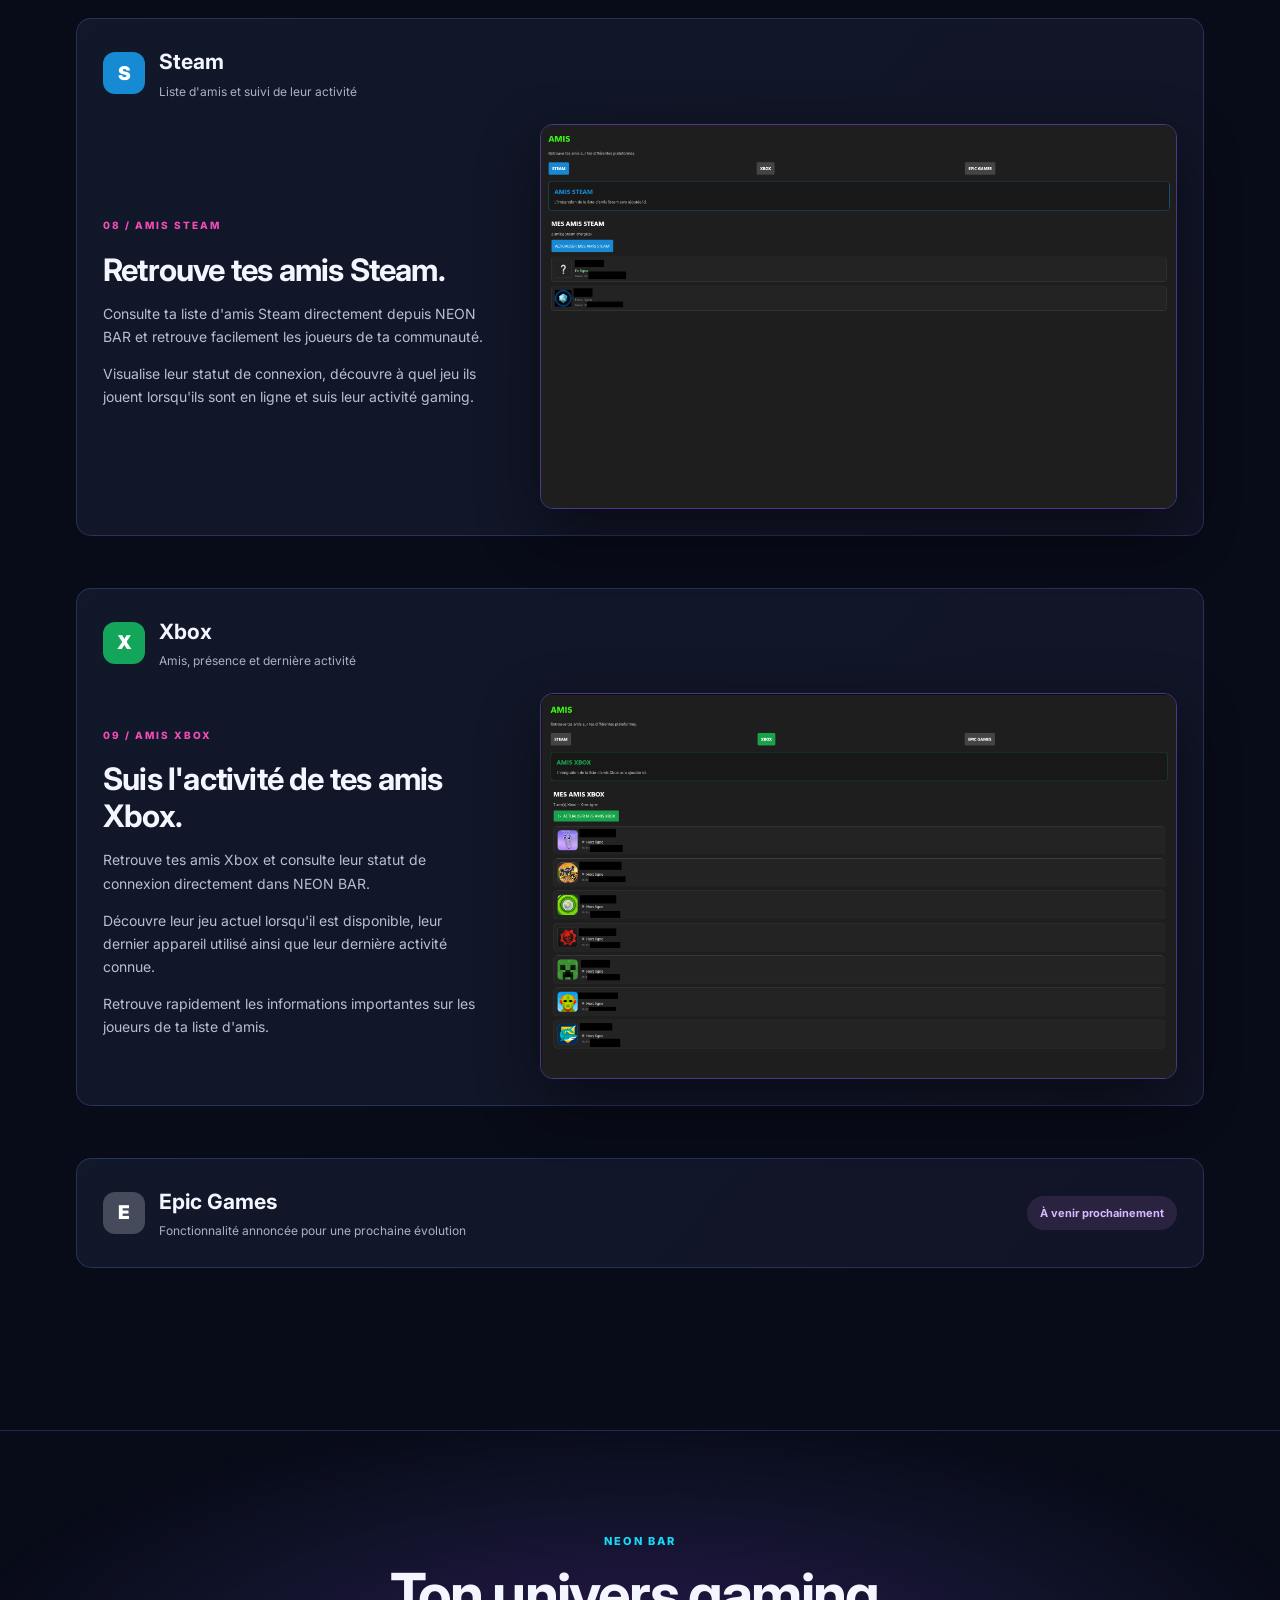
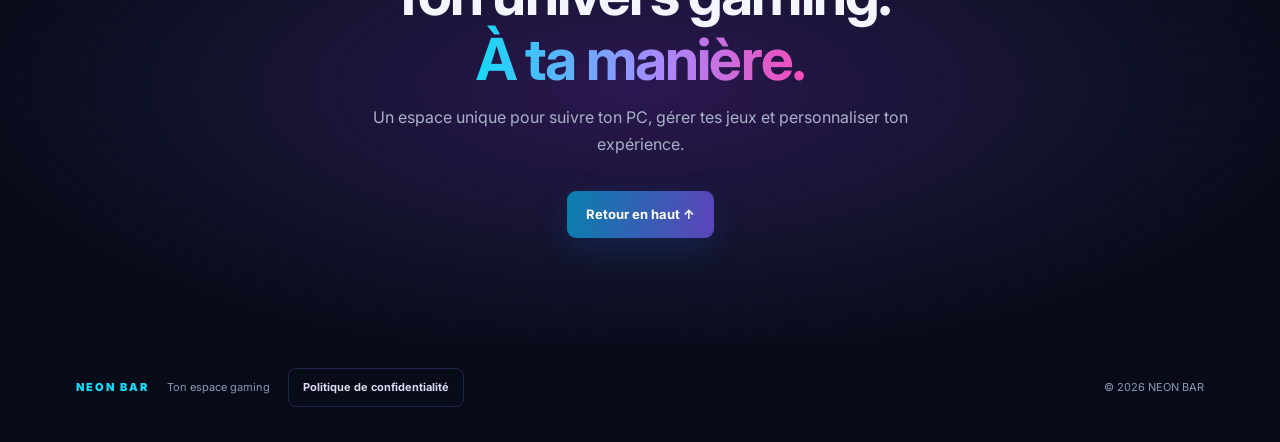
==== commit e2b6dc9b: "Update home image in index.html Replaced the home image with a new welcome image for NEON BAR." ====
--- a/index.html
+++ b/index.html
@@ -50,7 +50,8 @@
       </div>
 
       <div class="hero-visual">
-        <img src="assets/home.png" alt="Écran d’accueil de NEON BAR et ses sept modules">
+        <!-- NOUVELLE IMAGE D'ACCUEIL -->
+        <img src="assets/Acceuil_neon_bar.png" alt="Écran d’accueil de NEON BAR">
         <div class="visual-caption">Une interface personnalisée pour ton setup</div>
       </div>
     </section>
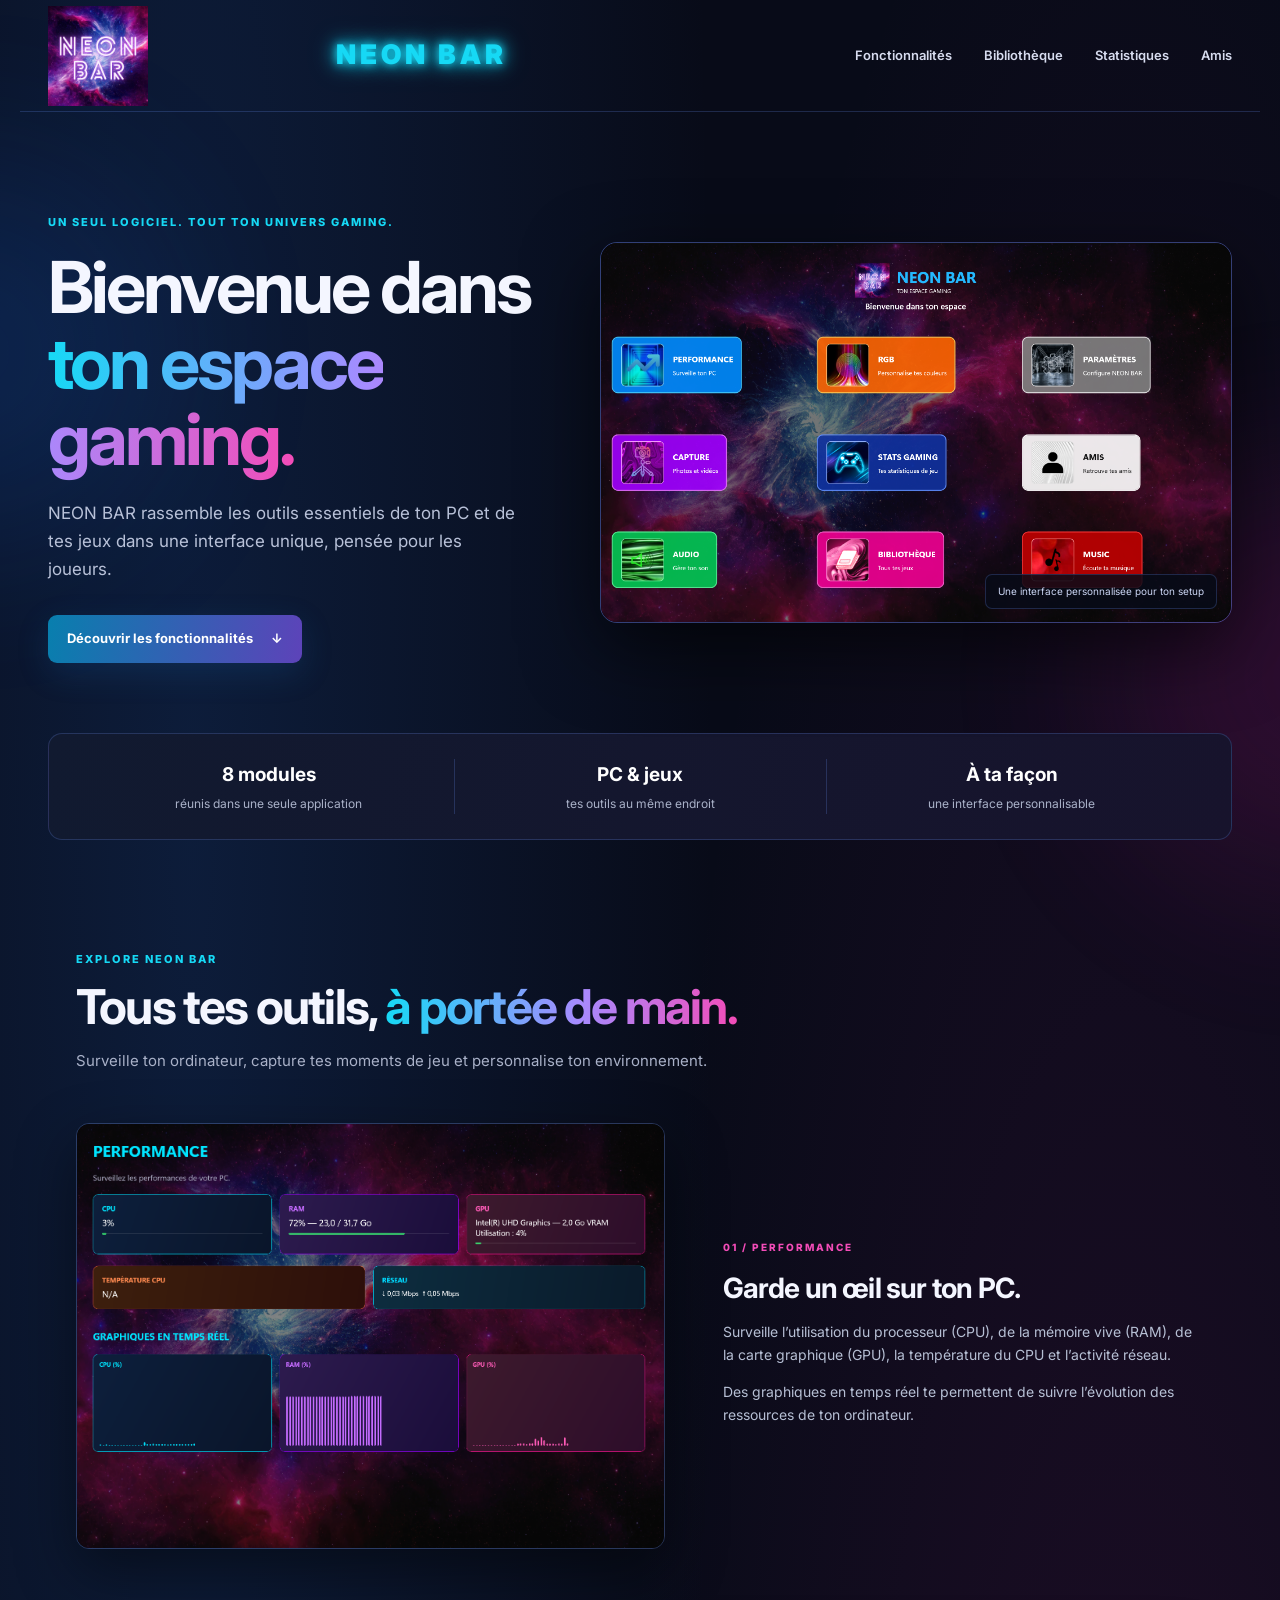
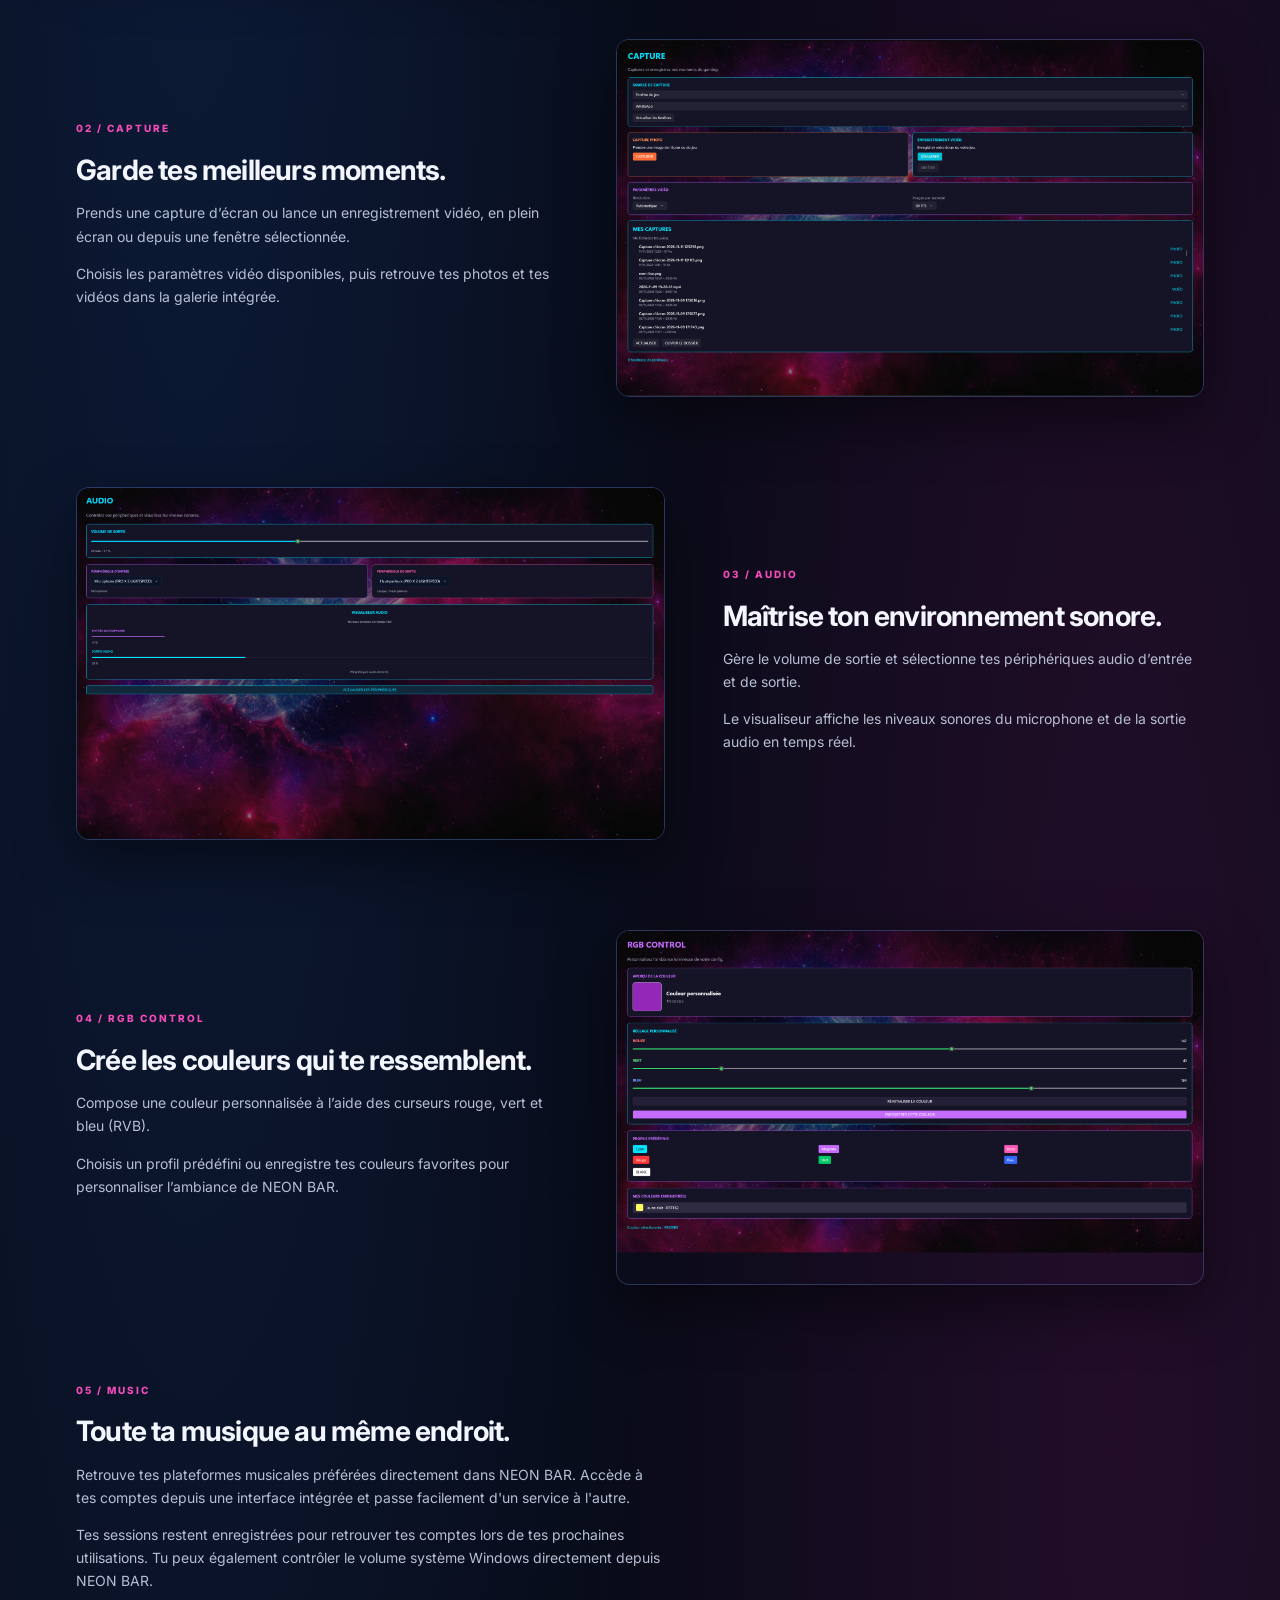
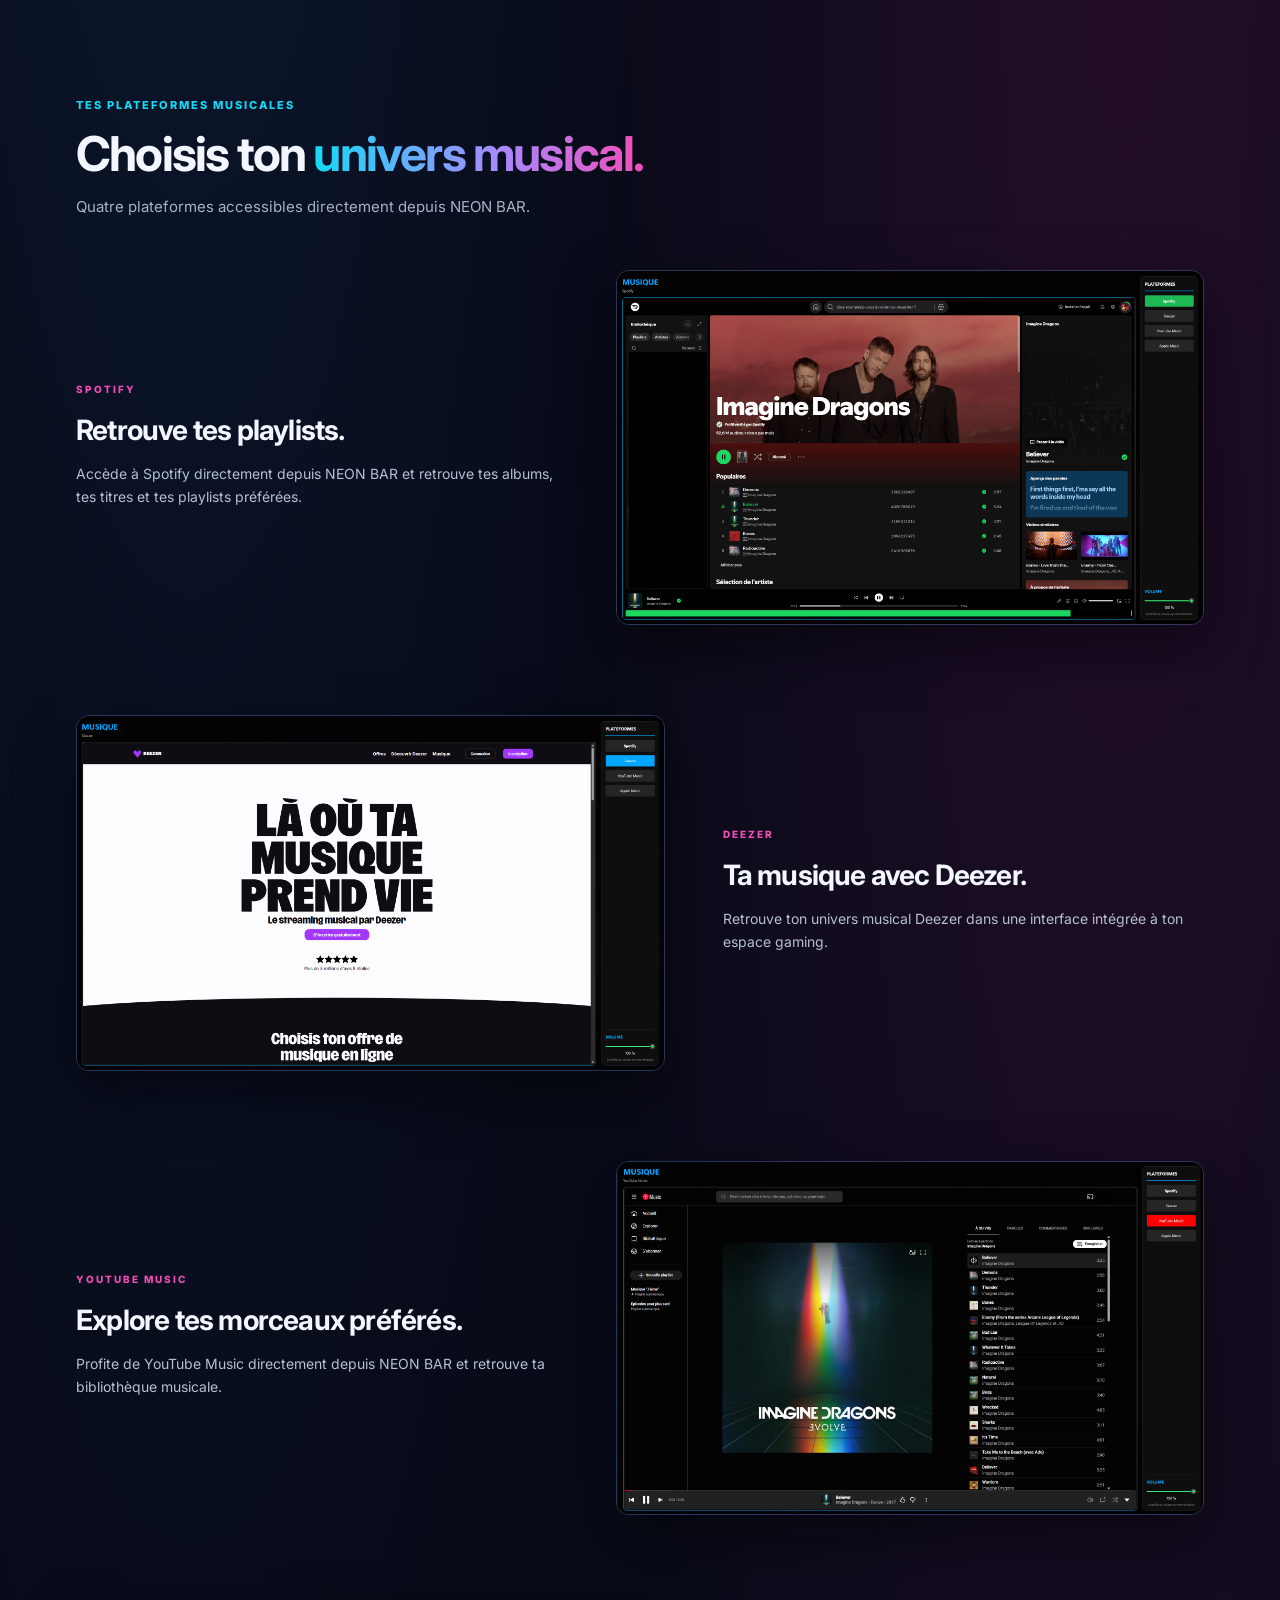
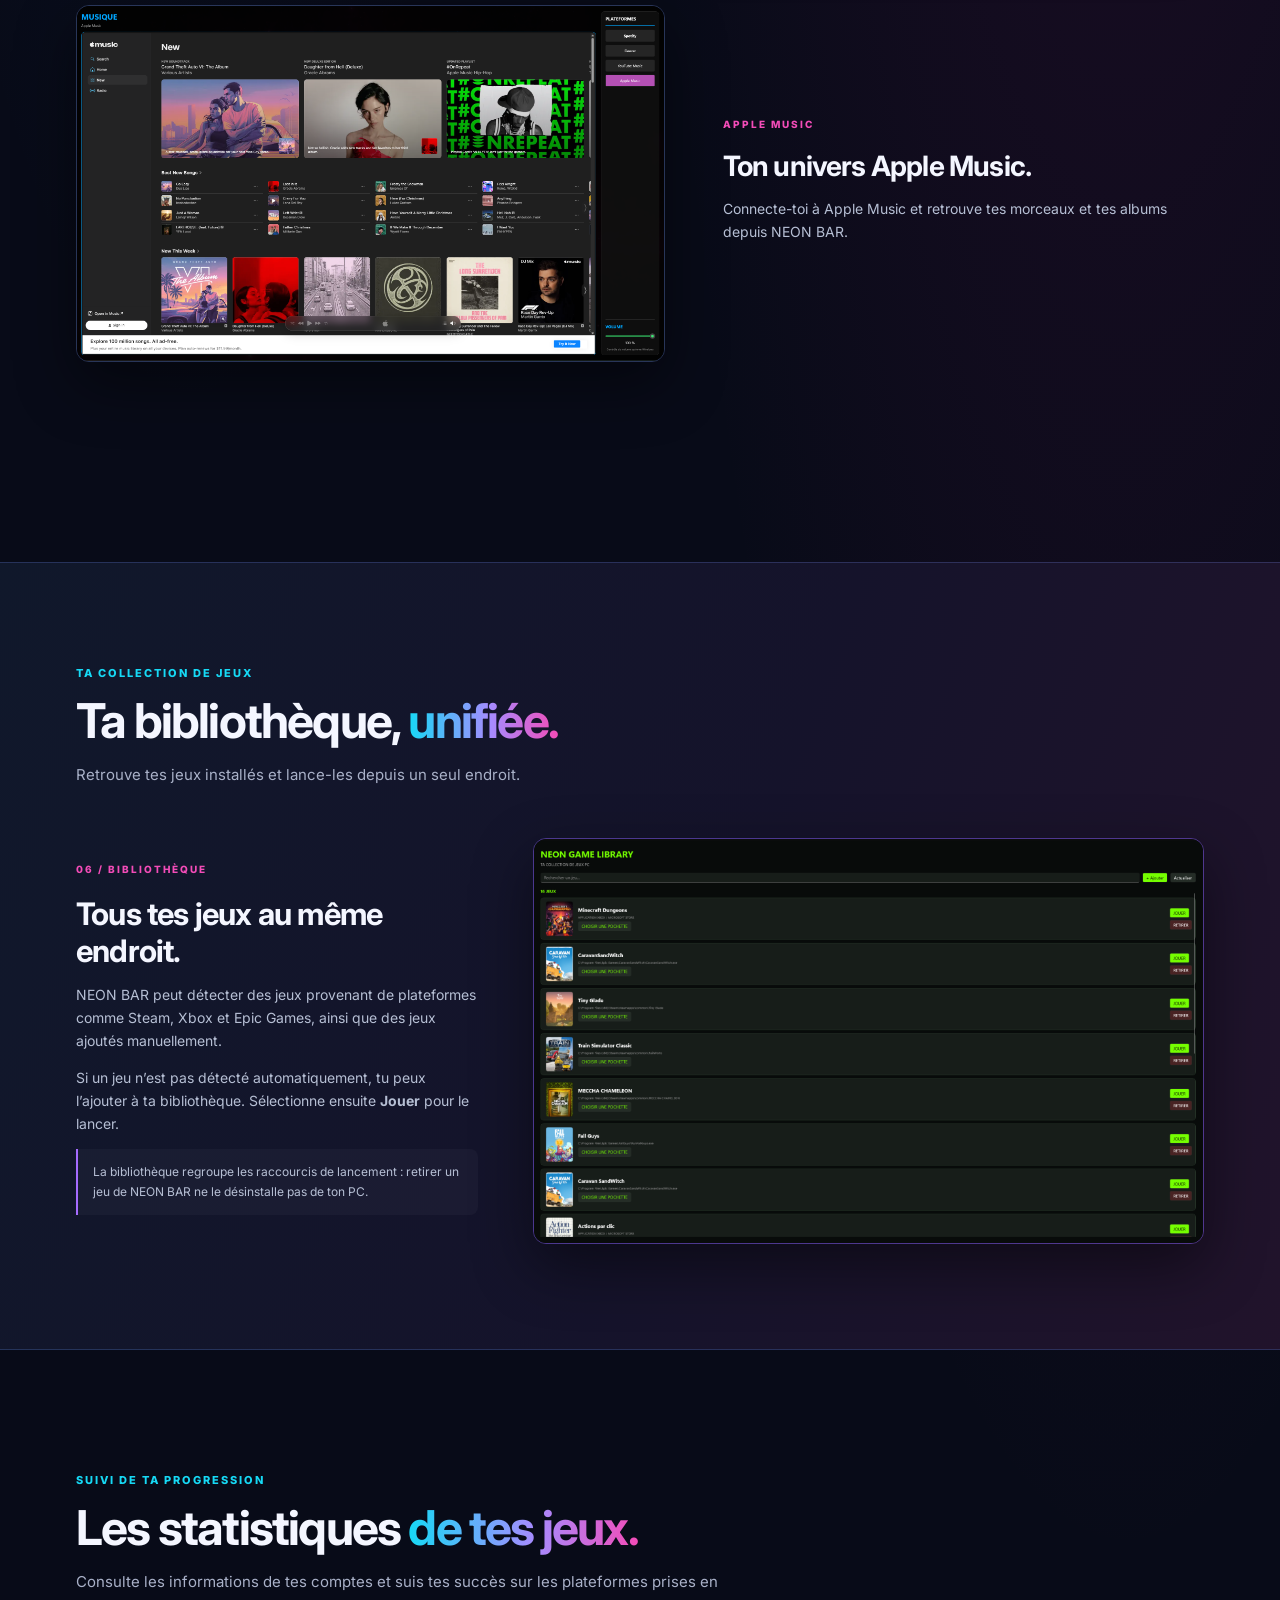
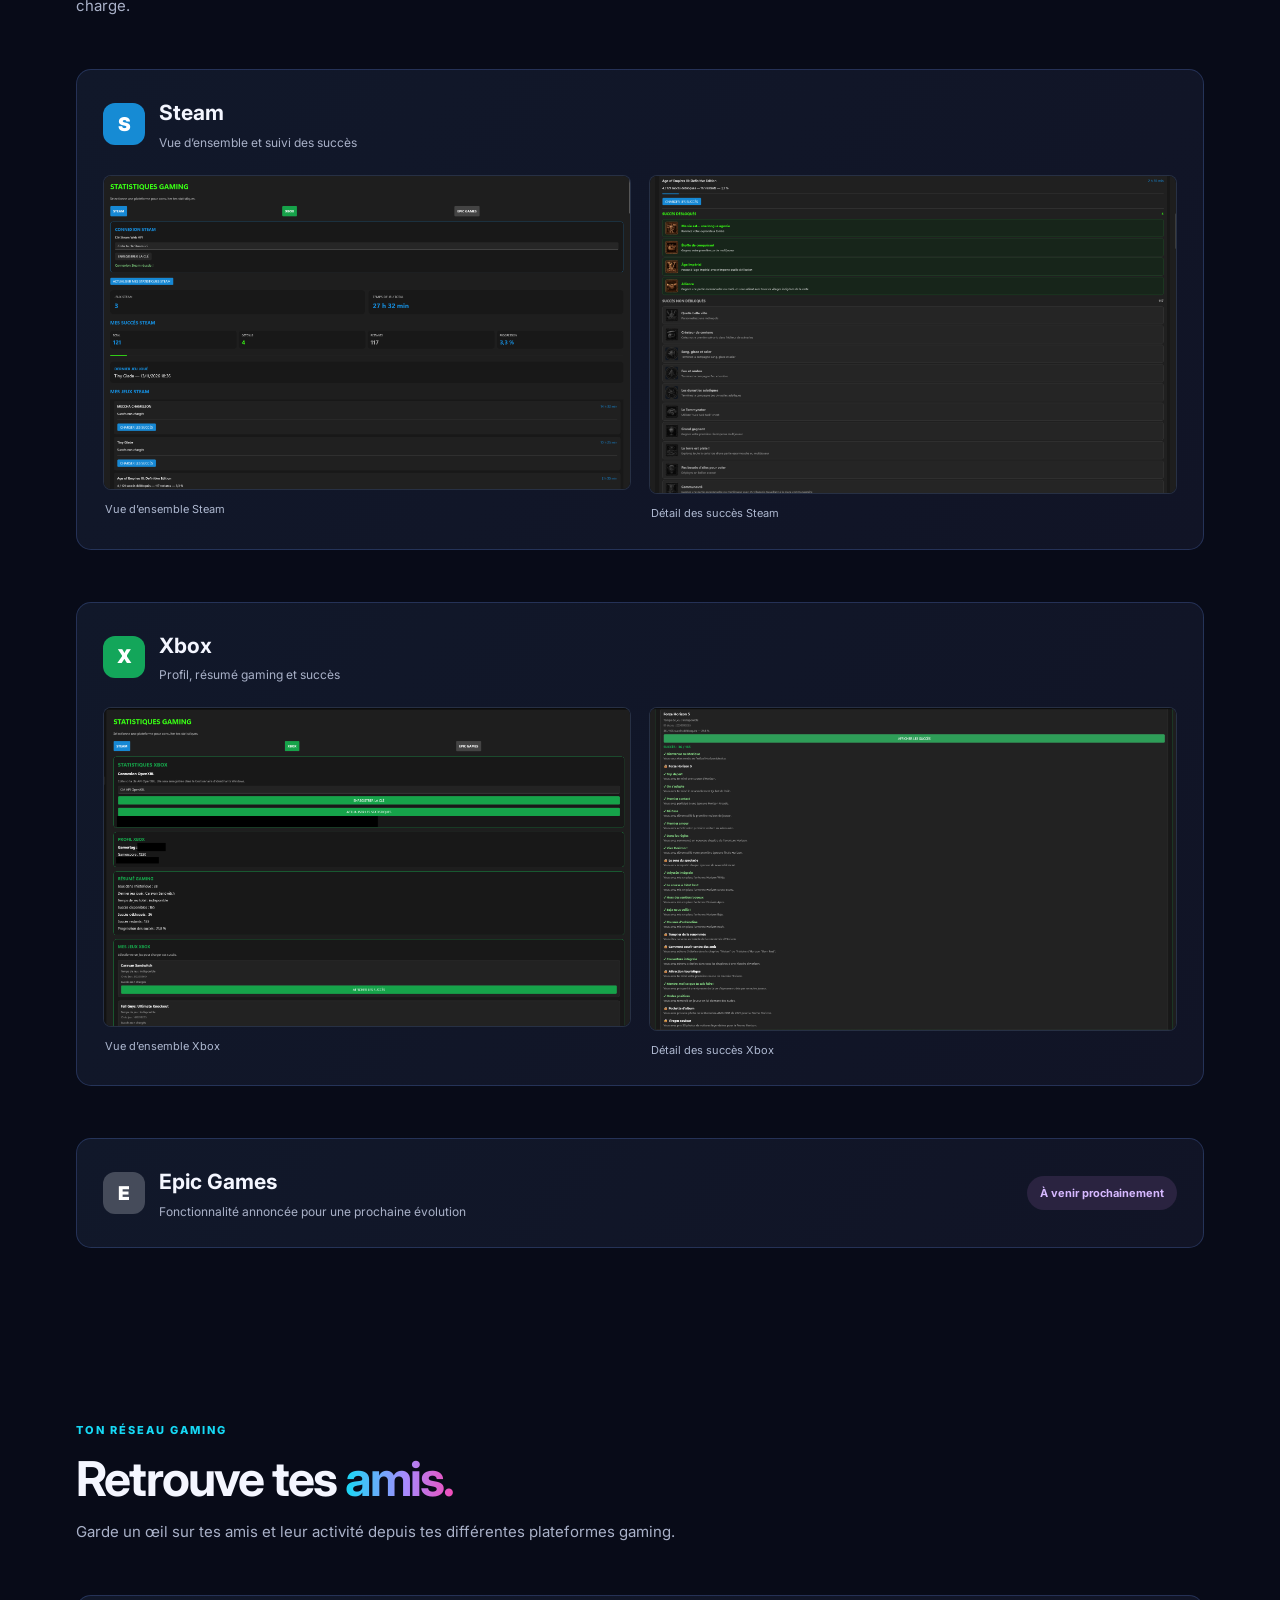
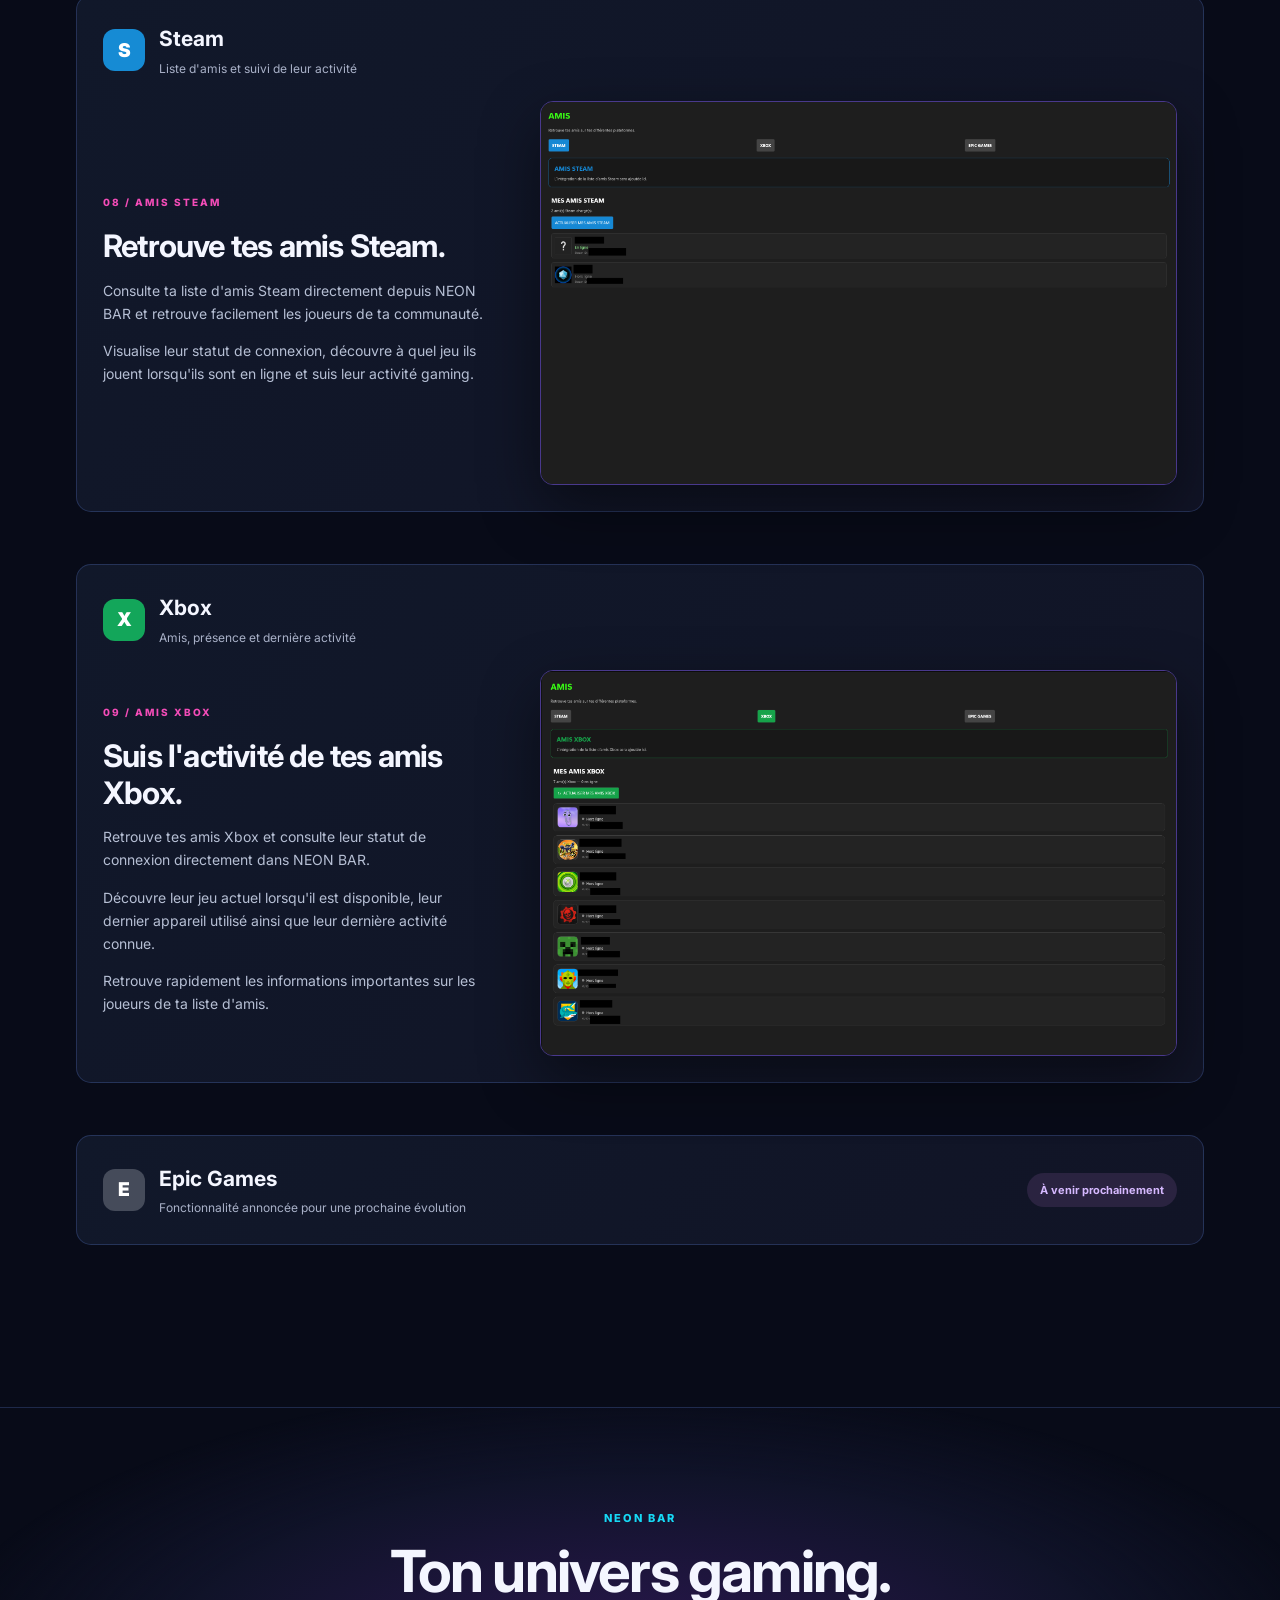
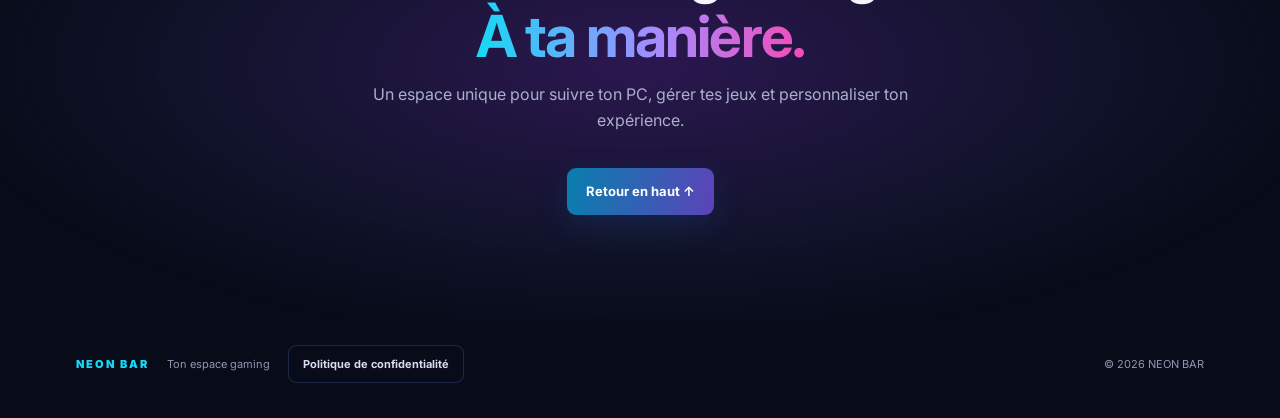
==== commit 80911057: "Add comments for sections in index.html Added comments for various sections to improve code readabil" ====
--- a/index.html
+++ b/index.html
@@ -41,6 +41,7 @@
   </header>
 
   <main>
+    <!-- ACCUEIL -->
     <section class="hero" id="accueil">
       <div class="hero-copy">
         <p class="eyebrow">UN SEUL LOGICIEL. TOUT TON UNIVERS GAMING.</p>
@@ -50,18 +51,19 @@
       </div>
 
       <div class="hero-visual">
-        <!-- NOUVELLE IMAGE D'ACCUEIL -->
         <img src="assets/Acceuil_neon_bar.png" alt="Écran d’accueil de NEON BAR">
         <div class="visual-caption">Une interface personnalisée pour ton setup</div>
       </div>
     </section>
 
+    <!-- PRÉSENTATION -->
     <section class="intro-strip">
       <div><strong>8 modules</strong><span>réunis dans une seule application</span></div>
       <div><strong>PC & jeux</strong><span>tes outils au même endroit</span></div>
       <div><strong>À ta façon</strong><span>une interface personnalisable</span></div>
     </section>
 
+    <!-- FONCTIONNALITÉS -->
     <section class="section" id="fonctionnalites">
       <div class="section-heading">
         <p class="eyebrow">EXPLORE NEON BAR</p>
@@ -69,8 +71,11 @@
         <p>Surveille ton ordinateur, capture tes moments de jeu et personnalise ton environnement.</p>
       </div>
 
+      <!-- 01 PERFORMANCE -->
       <article class="feature-row">
-        <div class="feature-image"><img src="assets/performance.png" alt="Module Performance affichant CPU, RAM, GPU, température et réseau"></div>
+        <div class="feature-image">
+          <img src="assets/performance.png" alt="Module Performance affichant CPU, RAM, GPU, température et réseau">
+        </div>
         <div class="feature-copy">
           <span class="number">01 / PERFORMANCE</span>
           <h3>Garde un œil sur ton PC.</h3>
@@ -79,8 +84,11 @@
         </div>
       </article>
 
+      <!-- 02 CAPTURE -->
       <article class="feature-row reverse">
-        <div class="feature-image"><img src="assets/capture.png" alt="Module Capture avec sélection de fenêtre, capture photo et enregistrement vidéo"></div>
+        <div class="feature-image">
+          <img src="assets/capture.png" alt="Module Capture avec sélection de fenêtre, capture photo et enregistrement vidéo">
+        </div>
         <div class="feature-copy">
           <span class="number">02 / CAPTURE</span>
           <h3>Garde tes meilleurs moments.</h3>
@@ -89,8 +97,11 @@
         </div>
       </article>
 
+      <!-- 03 AUDIO -->
       <article class="feature-row">
-        <div class="feature-image"><img src="assets/audio.png" alt="Module Audio avec volume, périphériques d’entrée et de sortie et visualiseur sonore"></div>
+        <div class="feature-image">
+          <img src="assets/audio.png" alt="Module Audio avec volume, périphériques d’entrée et de sortie et visualiseur sonore">
+        </div>
         <div class="feature-copy">
           <span class="number">03 / AUDIO</span>
           <h3>Maîtrise ton environnement sonore.</h3>
@@ -99,8 +110,11 @@
         </div>
       </article>
 
+      <!-- 04 RGB -->
       <article class="feature-row reverse">
-        <div class="feature-image"><img src="assets/rgb-control.png" alt="Module RGB Control avec curseurs rouge, vert et bleu et profils prédéfinis"></div>
+        <div class="feature-image">
+          <img src="assets/rgb-control.png" alt="Module RGB Control avec curseurs rouge, vert et bleu et profils prédéfinis">
+        </div>
         <div class="feature-copy">
           <span class="number">04 / RGB CONTROL</span>
           <h3>Crée les couleurs qui te ressemblent.</h3>
@@ -109,12 +123,8 @@
         </div>
       </article>
 
-      <!-- 05 / MUSIC -->
+      <!-- 05 MUSIC : SANS IMAGE INEXISTANTE -->
       <article class="feature-row" id="music">
-        <div class="feature-image">
-          <img src="assets/music-neon-bar.png" alt="Module Music de NEON BAR">
-        </div>
-
         <div class="feature-copy">
           <span class="number">05 / MUSIC</span>
           <h3>Toute ta musique au même endroit.</h3>
@@ -130,6 +140,7 @@
         <p>Quatre plateformes accessibles directement depuis NEON BAR.</p>
       </div>
 
+      <!-- SPOTIFY -->
       <article class="feature-row reverse">
         <div class="feature-image">
           <img src="assets/music-spotify.png" alt="Spotify dans NEON BAR">
@@ -141,6 +152,7 @@
         </div>
       </article>
 
+      <!-- DEEZER -->
       <article class="feature-row">
         <div class="feature-image">
           <img src="assets/music-deezer.png" alt="Deezer dans NEON BAR">
@@ -152,6 +164,7 @@
         </div>
       </article>
 
+      <!-- YOUTUBE MUSIC -->
       <article class="feature-row reverse">
         <div class="feature-image">
           <img src="assets/music-youtube.png" alt="YouTube Music dans NEON BAR">
@@ -163,6 +176,7 @@
         </div>
       </article>
 
+      <!-- APPLE MUSIC -->
       <article class="feature-row">
         <div class="feature-image">
           <img src="assets/music-apple.png" alt="Apple Music dans NEON BAR">
@@ -175,6 +189,7 @@
       </article>
     </section>
 
+    <!-- BIBLIOTHÈQUE -->
     <section class="library-section" id="bibliotheque">
       <div class="section-heading">
         <p class="eyebrow">TA COLLECTION DE JEUX</p>
@@ -190,10 +205,13 @@
           <p>Si un jeu n’est pas détecté automatiquement, tu peux l’ajouter à ta bibliothèque. Sélectionne ensuite <strong>Jouer</strong> pour le lancer.</p>
           <p class="note">La bibliothèque regroupe les raccourcis de lancement : retirer un jeu de NEON BAR ne le désinstalle pas de ton PC.</p>
         </div>
-        <div class="library-image"><img src="assets/bibliotheque.png" alt="Bibliothèque NEON GAME LIBRARY avec jaquettes, recherche et boutons Jouer"></div>
-      </div>
-    </section>
-
+        <div class="library-image">
+          <img src="assets/bibliotheque.png" alt="Bibliothèque NEON GAME LIBRARY avec jaquettes, recherche et boutons Jouer">
+        </div>
+      </div>
+    </section>
+
+    <!-- STATISTIQUES -->
     <section class="section stats-section" id="statistiques">
       <div class="section-heading">
         <p class="eyebrow">SUIVI DE TA PROGRESSION</p>
@@ -201,37 +219,62 @@
         <p>Consulte les informations de tes comptes et suis tes succès sur les plateformes prises en charge.</p>
       </div>
 
+      <!-- STEAM -->
       <div class="platform-block">
         <div class="platform-title">
           <span class="platform-icon steam">S</span>
-          <div><h3>Steam</h3><p>Vue d’ensemble et suivi des succès</p></div>
+          <div>
+            <h3>Steam</h3>
+            <p>Vue d’ensemble et suivi des succès</p>
+          </div>
         </div>
         <div class="stats-images">
-          <figure><img src="assets/steam-global.png" alt="Statistiques Steam : connexion, nombre de jeux, temps de jeu et résumé des succès"><figcaption>Vue d’ensemble Steam</figcaption></figure>
-          <figure><img src="assets/steam-succes.png" alt="Détail des succès Steam débloqués et non débloqués pour un jeu"><figcaption>Détail des succès Steam</figcaption></figure>
-        </div>
-      </div>
-
+          <figure>
+            <img src="assets/steam-global.png" alt="Statistiques Steam : connexion, nombre de jeux, temps de jeu et résumé des succès">
+            <figcaption>Vue d’ensemble Steam</figcaption>
+          </figure>
+          <figure>
+            <img src="assets/steam-succes.png" alt="Détail des succès Steam débloqués et non débloqués pour un jeu">
+            <figcaption>Détail des succès Steam</figcaption>
+          </figure>
+        </div>
+      </div>
+
+      <!-- XBOX -->
       <div class="platform-block">
         <div class="platform-title">
           <span class="platform-icon xbox">X</span>
-          <div><h3>Xbox</h3><p>Profil, résumé gaming et succès</p></div>
+          <div>
+            <h3>Xbox</h3>
+            <p>Profil, résumé gaming et succès</p>
+          </div>
         </div>
         <div class="stats-images">
-          <figure><img src="assets/xbox-global.png" alt="Statistiques Xbox : profil, gamerscore et résumé gaming"><figcaption>Vue d’ensemble Xbox</figcaption></figure>
-          <figure><img src="assets/xbox-succes.png" alt="Détail des succès Xbox d’un jeu"><figcaption>Détail des succès Xbox</figcaption></figure>
-        </div>
-      </div>
-
+          <figure>
+            <img src="assets/xbox-global.png" alt="Statistiques Xbox : profil, gamerscore et résumé gaming">
+            <figcaption>Vue d’ensemble Xbox</figcaption>
+          </figure>
+          <figure>
+            <img src="assets/xbox-succes.png" alt="Détail des succès Xbox d’un jeu">
+            <figcaption>Détail des succès Xbox</figcaption>
+          </figure>
+        </div>
+      </div>
+
+      <!-- EPIC GAMES -->
       <div class="platform-block epic-block">
         <div class="platform-title">
           <span class="platform-icon epic">E</span>
-          <div><h3>Epic Games</h3><p>Fonctionnalité annoncée pour une prochaine évolution</p></div>
+          <div>
+            <h3>Epic Games</h3>
+            <p>Fonctionnalité annoncée pour une prochaine évolution</p>
+          </div>
         </div>
         <p class="coming-soon">À venir prochainement</p>
       </div>
     </section>
 
+    <!-- AMIS -->
     <section class="section friends-section" id="amis">
       <div class="section-heading">
         <p class="eyebrow">TON RÉSEAU GAMING</p>
@@ -239,6 +282,7 @@
         <p>Garde un œil sur tes amis et leur activité depuis tes différentes plateformes gaming.</p>
       </div>
 
+      <!-- AMIS STEAM -->
       <div class="platform-block">
         <div class="platform-title">
           <span class="platform-icon steam">S</span>
@@ -262,6 +306,7 @@
         </div>
       </div>
 
+      <!-- AMIS XBOX -->
       <div class="platform-block">
         <div class="platform-title">
           <span class="platform-icon xbox">X</span>
@@ -286,6 +331,7 @@
         </div>
       </div>
 
+      <!-- EPIC GAMES -->
       <div class="platform-block epic-block">
         <div class="platform-title">
           <span class="platform-icon epic">E</span>
@@ -298,6 +344,7 @@
       </div>
     </section>
 
+    <!-- CONCLUSION -->
     <section class="closing">
       <p class="eyebrow">NEON BAR</p>
       <h2>Ton univers gaming.<br><span>À ta manière.</span></h2>
@@ -306,6 +353,7 @@
     </section>
   </main>
 
+  <!-- PIED DE PAGE -->
   <footer>
     <a class="footer-brand" href="#accueil">NEON BAR</a>
     <span>Ton espace gaming</span>
@@ -313,6 +361,7 @@
     <span>© 2026 NEON BAR</span>
   </footer>
 
+  <!-- MENU MOBILE -->
   <script>
     const toggle = document.querySelector('.menu-toggle');
     const nav = document.querySelector('.nav');
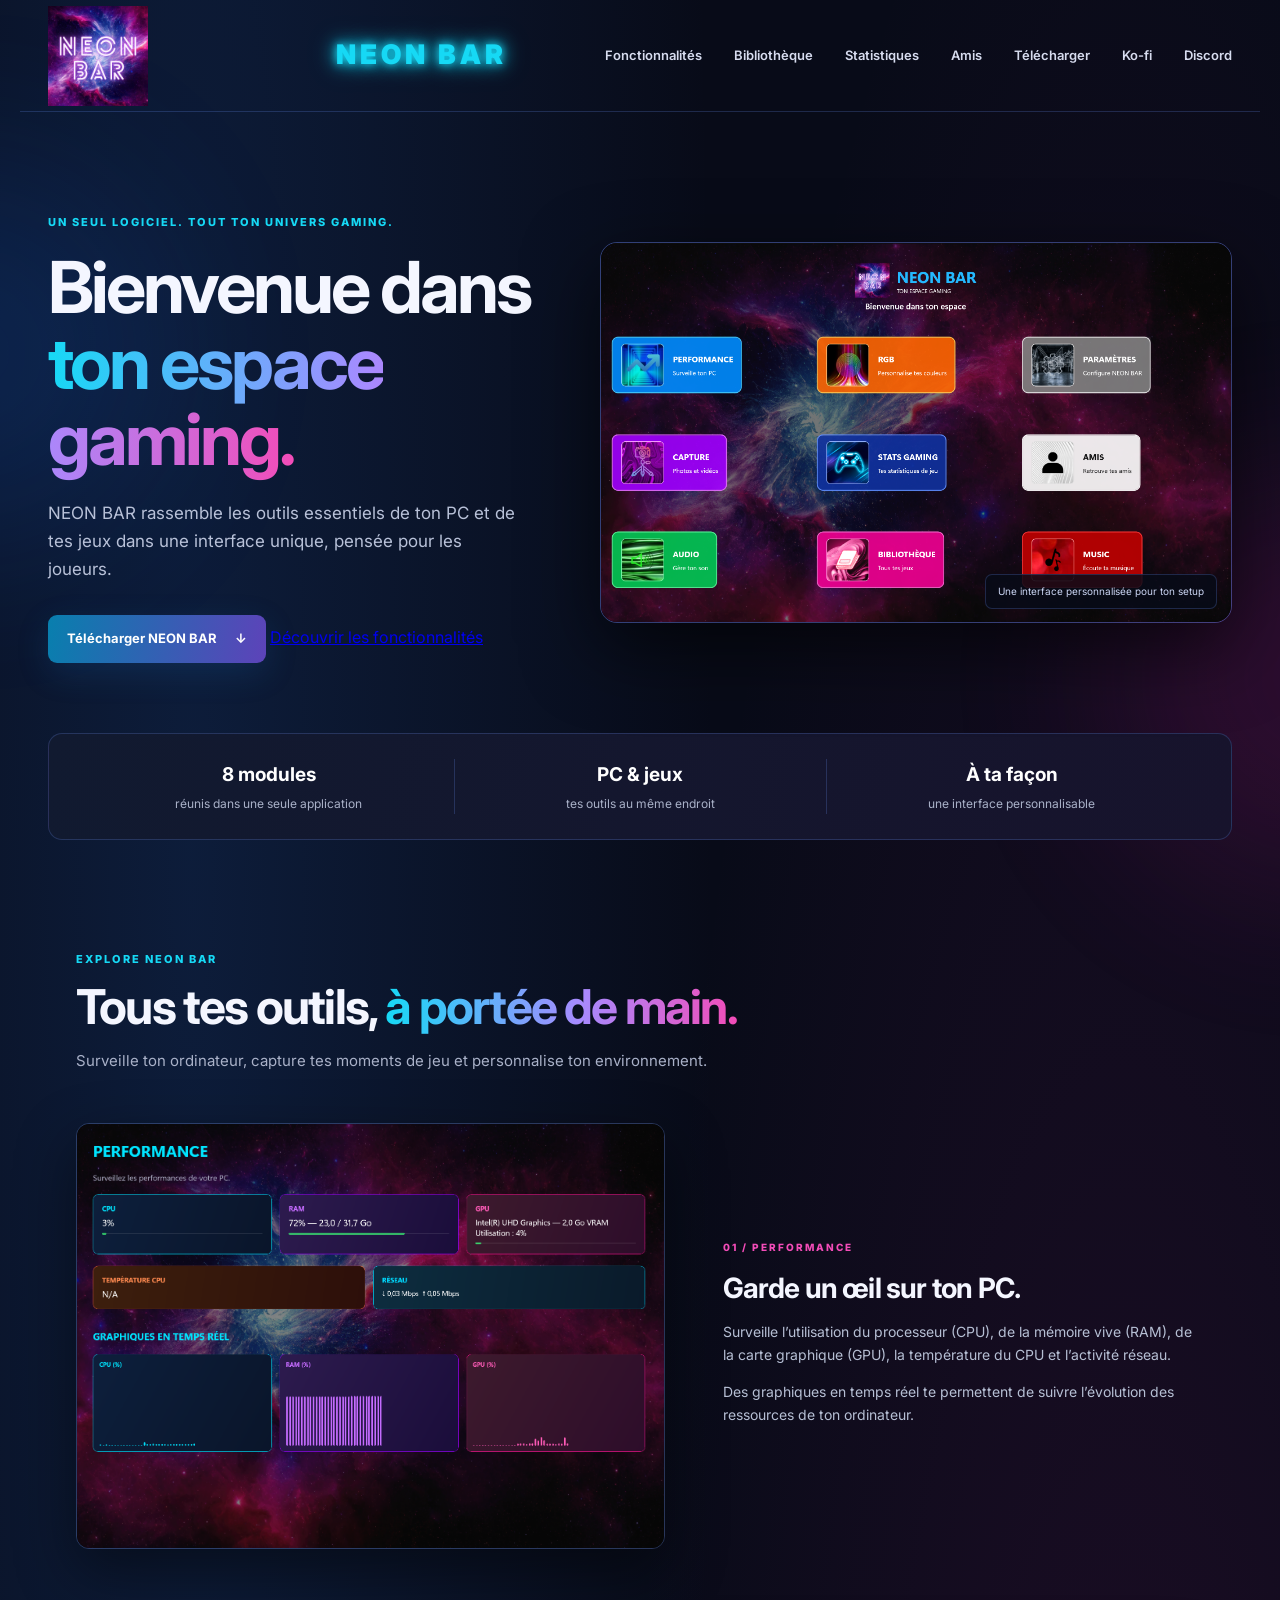
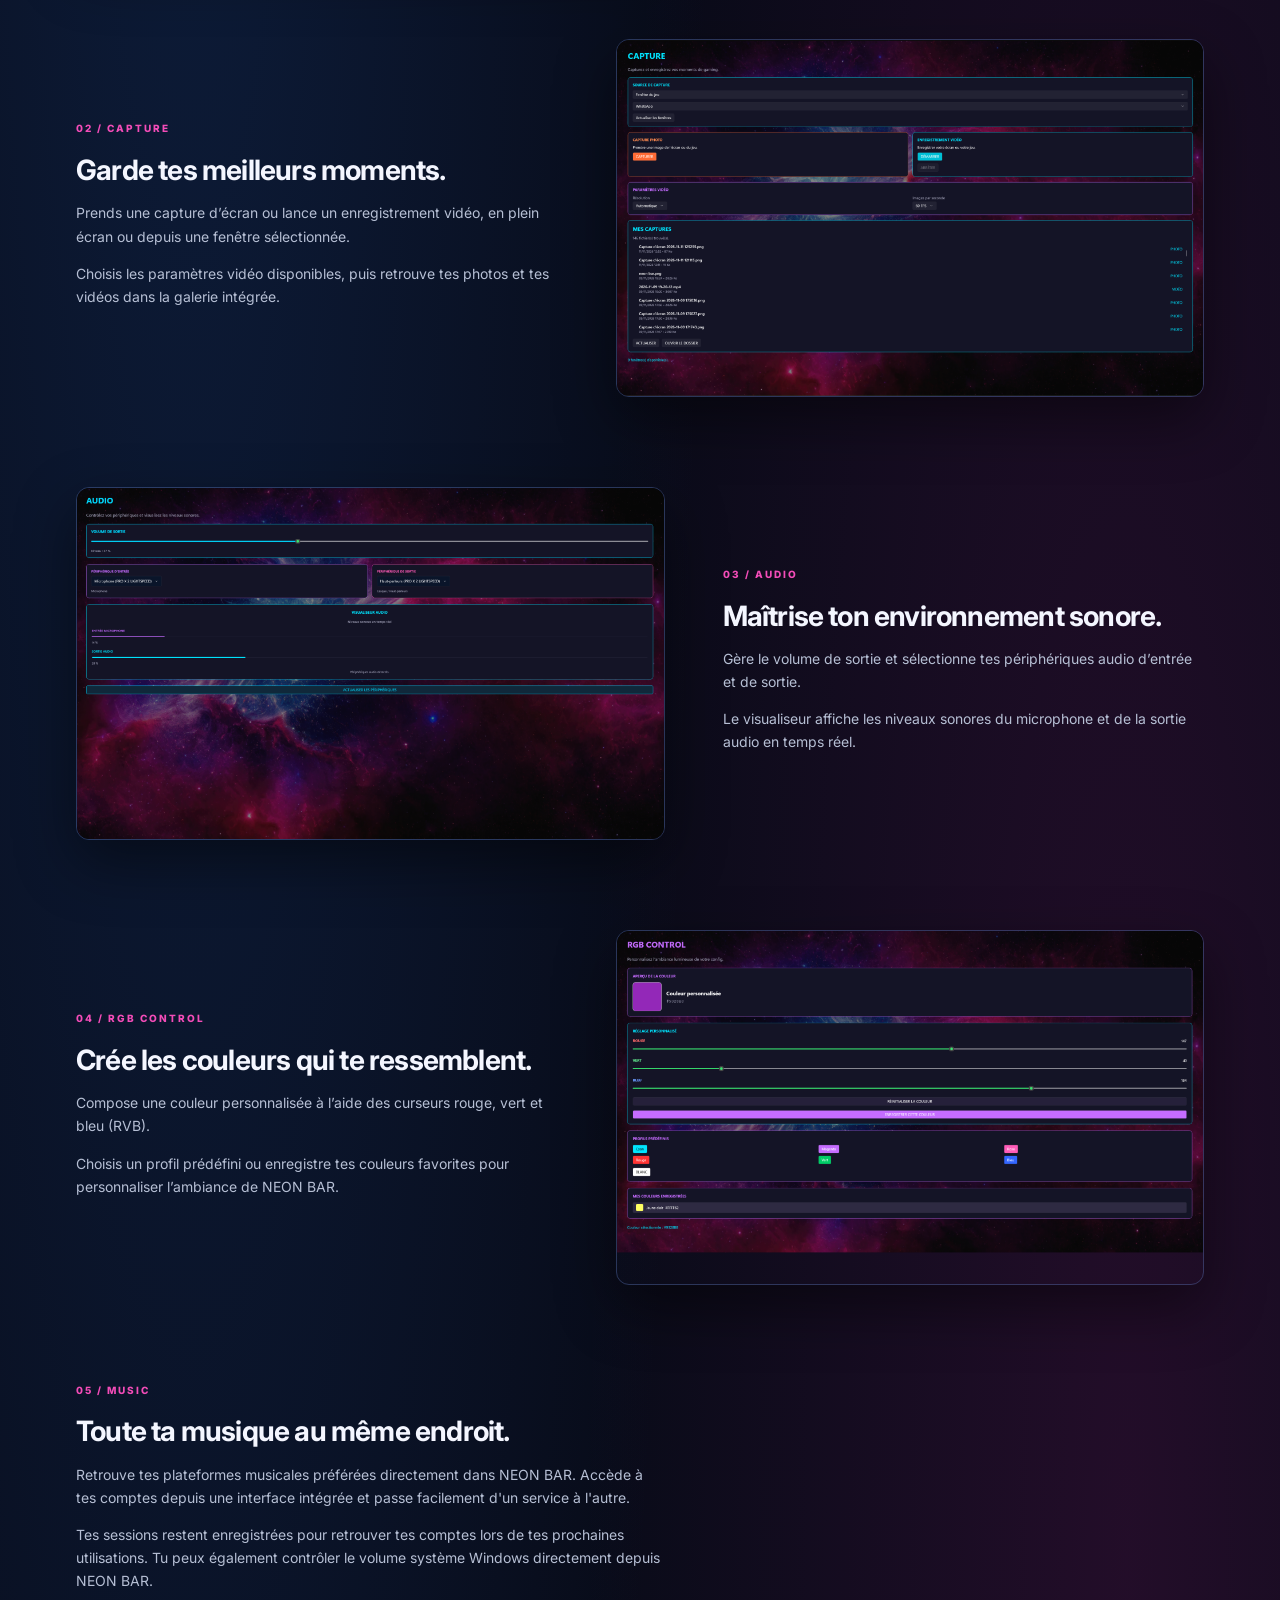
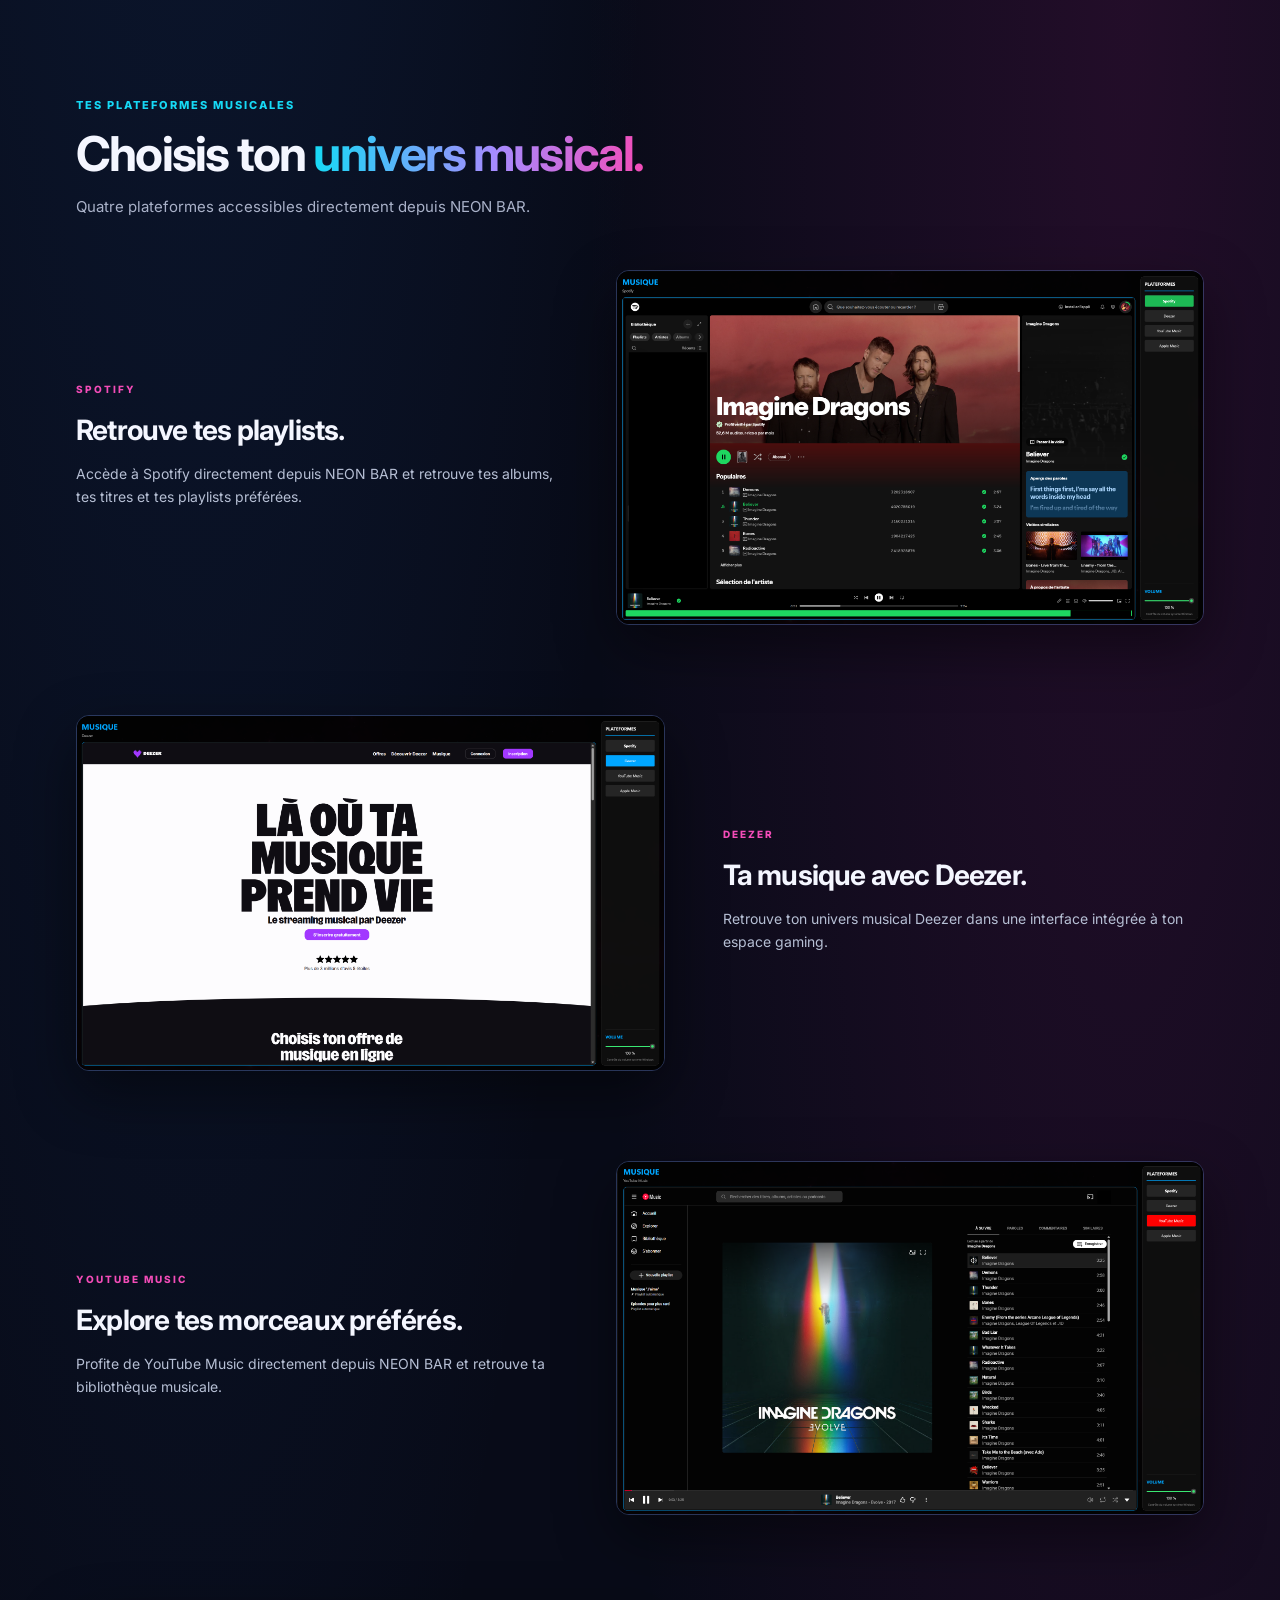
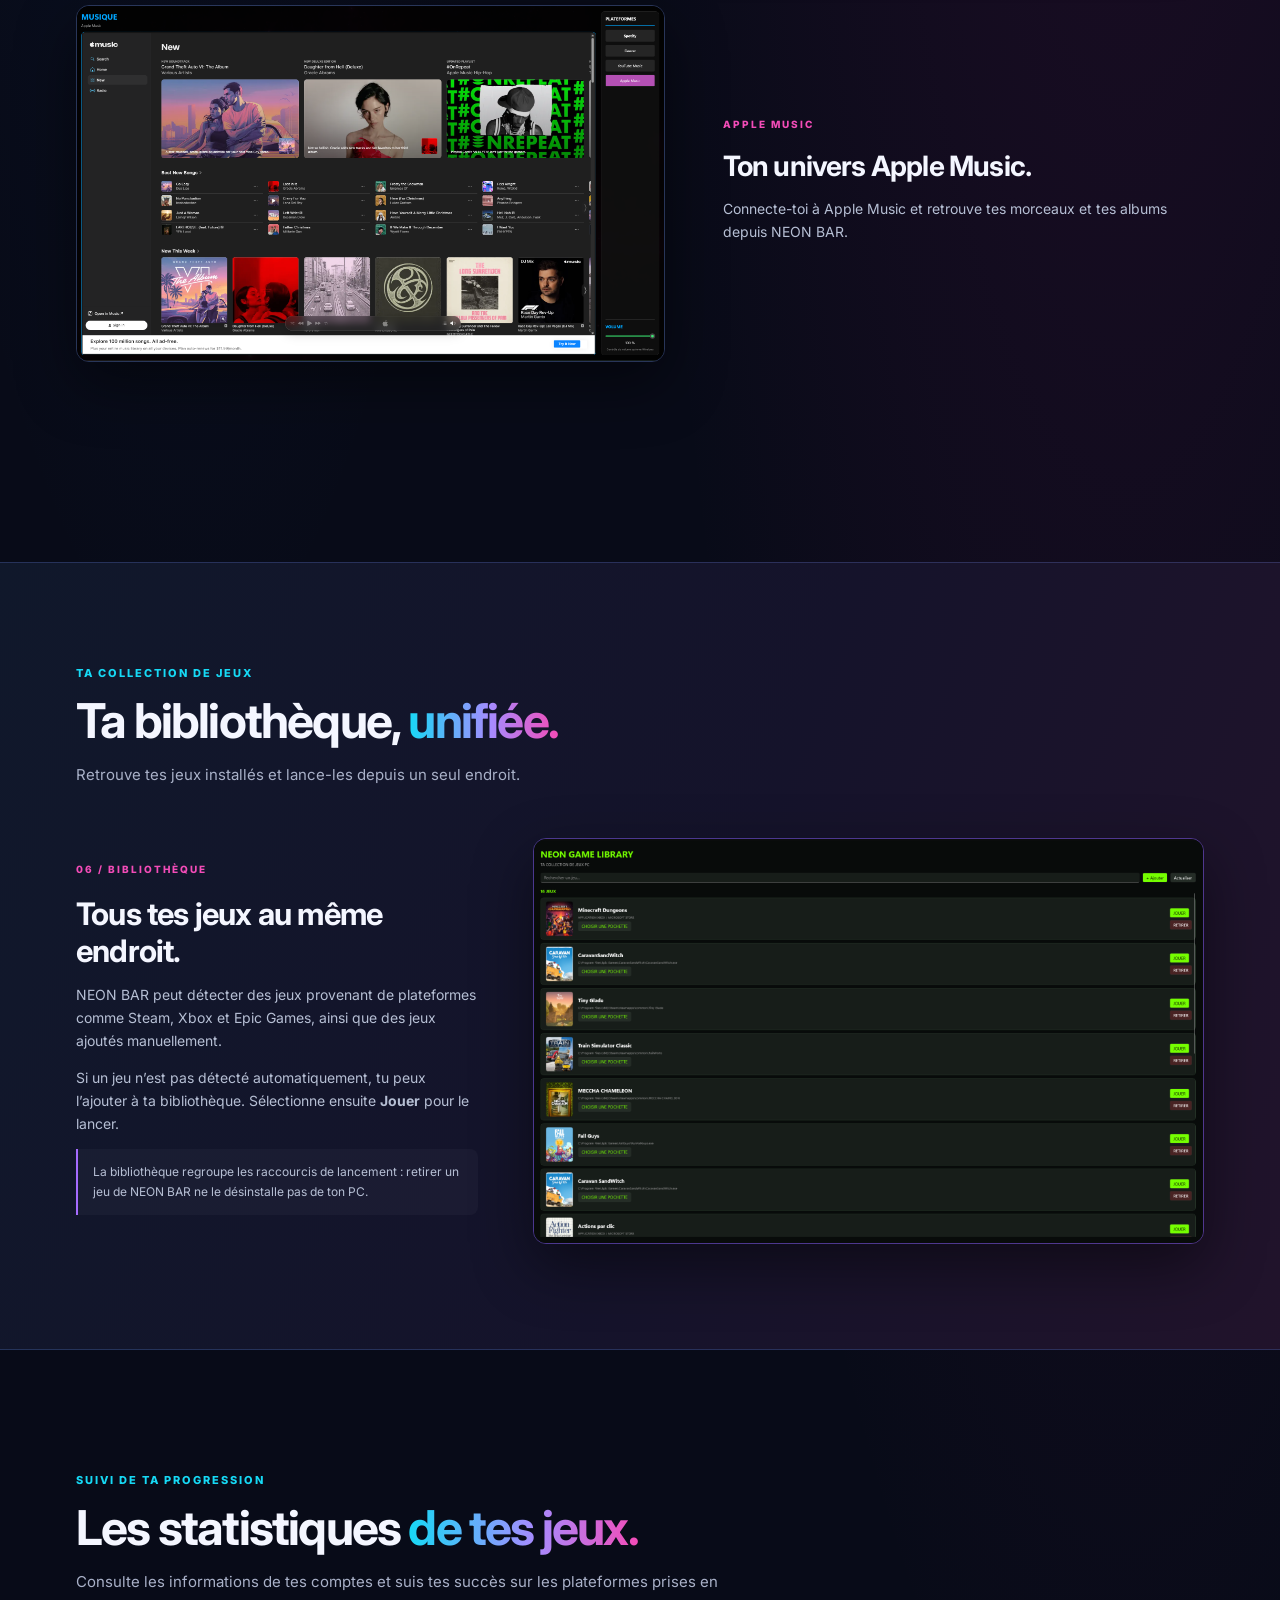
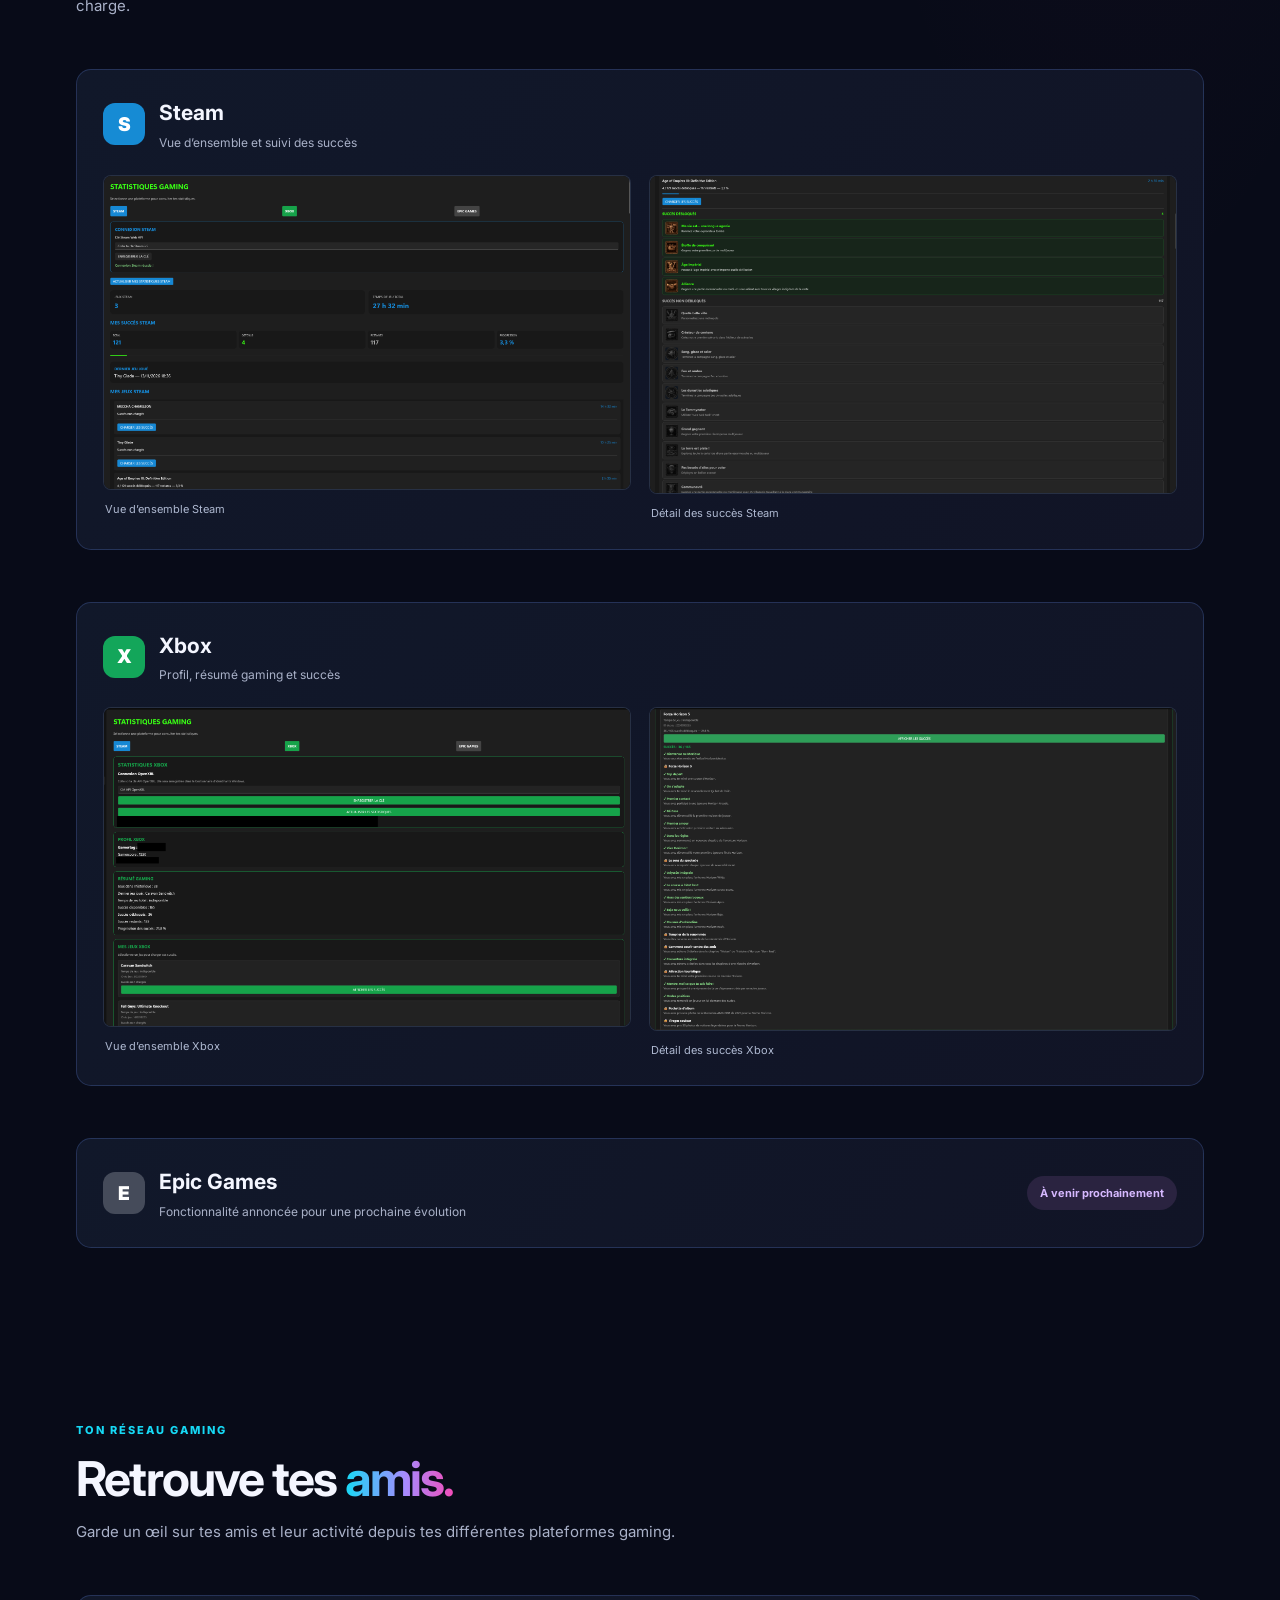
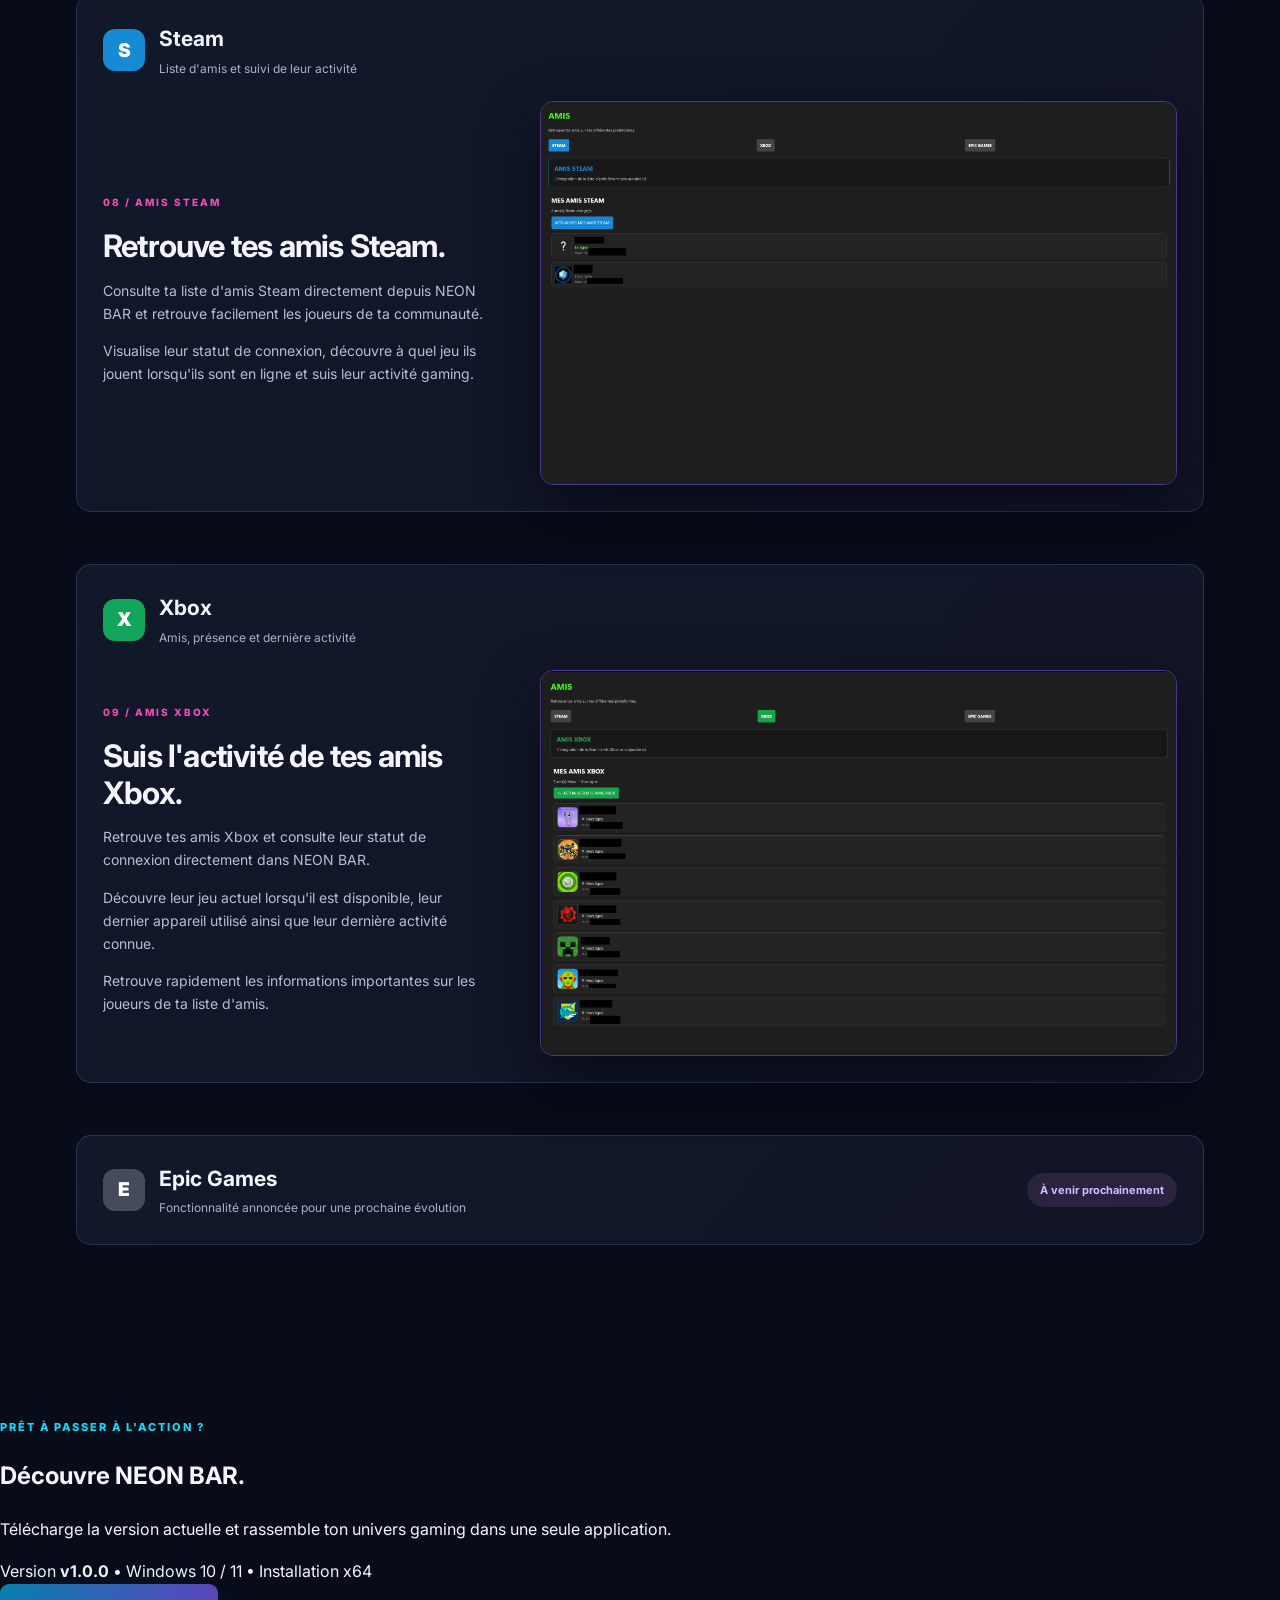
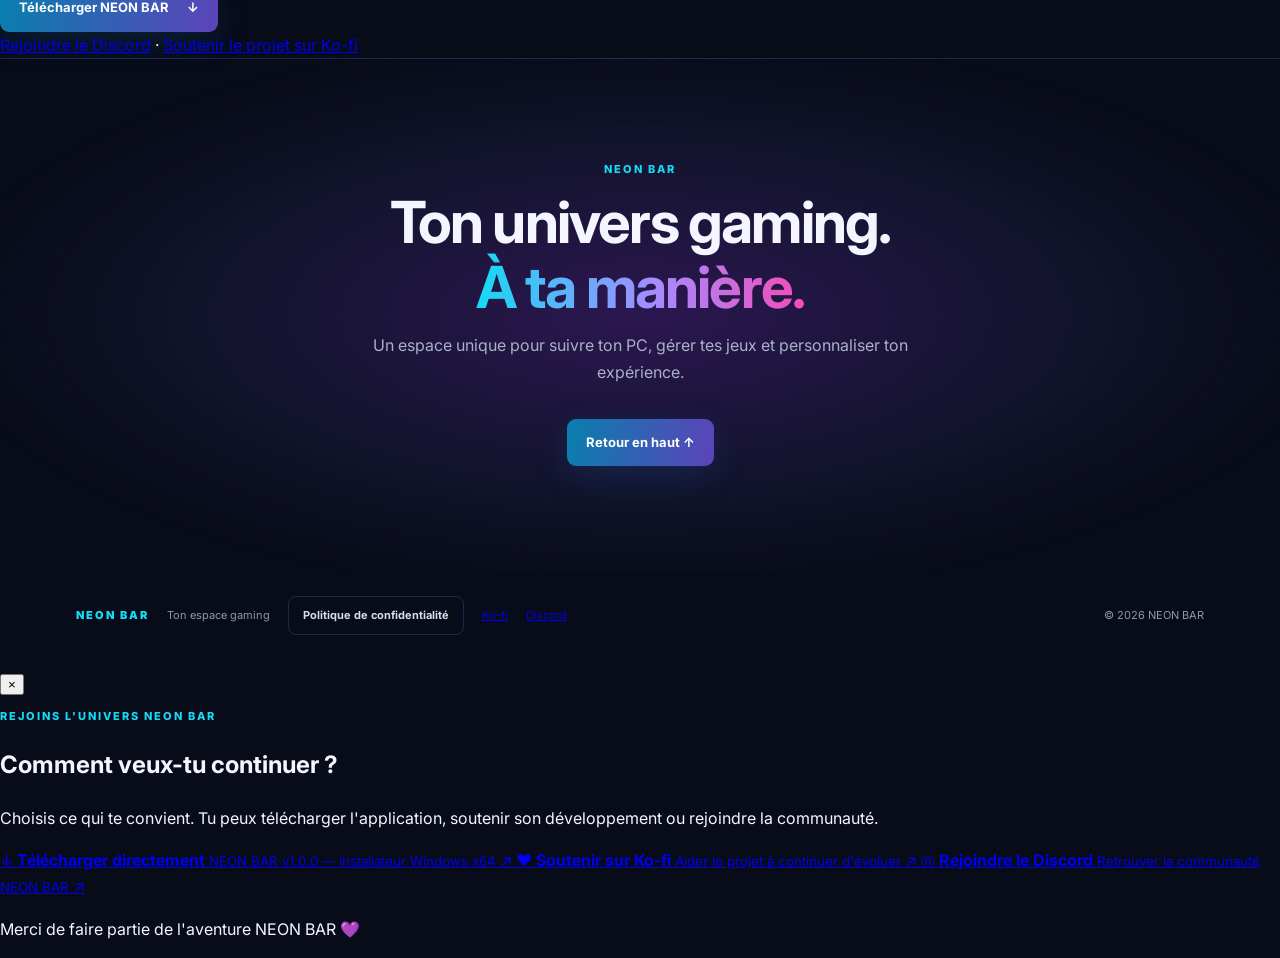
==== commit 20a6dd72: "Add download section and modal for NEON BAR Added download section with links to download NEON BAR, " ====
--- a/index.html
+++ b/index.html
@@ -1,4 +1,3 @@
-
 <!doctype html>
 <html lang="fr">
 <head>
@@ -37,6 +36,9 @@
       <a href="#bibliotheque">Bibliothèque</a>
       <a href="#statistiques">Statistiques</a>
       <a href="#amis">Amis</a>
+      <a href="#telecharger">Télécharger</a>
+      <a href="https://ko-fi.com/neonbar" target="_blank" rel="noopener noreferrer">Ko-fi</a>
+      <a href="https://discord.gg/XDG6ZGVhA" target="_blank" rel="noopener noreferrer">Discord</a>
     </nav>
   </header>
 
@@ -47,7 +49,10 @@
         <p class="eyebrow">UN SEUL LOGICIEL. TOUT TON UNIVERS GAMING.</p>
         <h1>Bienvenue dans<br><span>ton espace gaming.</span></h1>
         <p class="lead">NEON BAR rassemble les outils essentiels de ton PC et de tes jeux dans une interface unique, pensée pour les joueurs.</p>
-        <a class="primary-link" href="#fonctionnalites">Découvrir les fonctionnalités <span>↓</span></a>
+        <div class="hero-actions">
+          <a class="primary-link download-trigger" href="#telecharger" data-open-download> Télécharger NEON BAR <span>↓</span></a>
+          <a class="secondary-link" href="#fonctionnalites">Découvrir les fonctionnalités</a>
+        </div>
       </div>
 
       <div class="hero-visual">
@@ -344,6 +349,29 @@
       </div>
     </section>
 
+    <!-- TÉLÉCHARGEMENT -->
+    <section class="download-section" id="telecharger">
+      <div class="download-content">
+        <p class="eyebrow">PRÊT À PASSER À L'ACTION ?</p>
+        <h2>Découvre <span>NEON BAR.</span></h2>
+        <p>Télécharge la version actuelle et rassemble ton univers gaming dans une seule application.</p>
+        <div class="download-version">
+          <span class="version-dot"></span>
+          Version <strong>v1.0.0</strong>
+          <span class="version-separator">•</span>
+          Windows 10 / 11
+          <span class="version-separator">•</span>
+          Installation x64
+        </div>
+        <a class="primary-link download-trigger" href="#telecharger" data-open-download>Télécharger NEON BAR <span>↓</span></a>
+        <div class="download-community">
+          <a href="https://discord.gg/XDG6ZGVhA" target="_blank" rel="noopener noreferrer">Rejoindre le Discord</a>
+          <span>·</span>
+          <a href="https://ko-fi.com/neonbar" target="_blank" rel="noopener noreferrer">Soutenir le projet sur Ko-fi</a>
+        </div>
+      </div>
+    </section>
+
     <!-- CONCLUSION -->
     <section class="closing">
       <p class="eyebrow">NEON BAR</p>
@@ -358,10 +386,53 @@
     <a class="footer-brand" href="#accueil">NEON BAR</a>
     <span>Ton espace gaming</span>
     <a class="privacy-link" href="privacy.html">Politique de confidentialité</a>
+    <a class="footer-community-link" href="https://ko-fi.com/neonbar" target="_blank" rel="noopener noreferrer">Ko-fi</a>
+    <a class="footer-community-link" href="https://discord.gg/XDG6ZGVhA" target="_blank" rel="noopener noreferrer">Discord</a>
     <span>© 2026 NEON BAR</span>
   </footer>
 
-  <!-- MENU MOBILE -->
+  <!-- POPUP DE TÉLÉCHARGEMENT -->
+  <div class="download-modal" id="download-modal" aria-hidden="true">
+    <div class="download-modal-backdrop" data-close-download></div>
+    <section class="download-dialog" role="dialog" aria-modal="true" aria-labelledby="download-modal-title" aria-describedby="download-modal-description">
+      <button class="modal-close" type="button" aria-label="Fermer la fenêtre" data-close-download>×</button>
+      <p class="eyebrow">REJOINS L'UNIVERS NEON BAR</p>
+      <h2 id="download-modal-title">Comment veux-tu <span>continuer ?</span></h2>
+      <p id="download-modal-description">Choisis ce qui te convient. Tu peux télécharger l'application, soutenir son développement ou rejoindre la communauté.</p>
+
+      <div class="modal-options">
+        <a class="modal-option modal-download" href="https://github.com/benlalegende18/benlalegende18.github.io/releases/download/v1.0.0/NEON_BAR_Setup.exe">
+          <span class="modal-option-icon">↓</span>
+          <span class="modal-option-copy">
+            <strong>Télécharger directement</strong>
+            <small>NEON BAR v1.0.0 — installateur Windows x64</small>
+          </span>
+          <span class="modal-option-arrow">↗</span>
+        </a>
+
+        <a class="modal-option modal-kofi" href="https://ko-fi.com/neonbar" target="_blank" rel="noopener noreferrer">
+          <span class="modal-option-icon">♥</span>
+          <span class="modal-option-copy">
+            <strong>Soutenir sur Ko-fi</strong>
+            <small>Aider le projet à continuer d'évoluer</small>
+          </span>
+          <span class="modal-option-arrow">↗</span>
+        </a>
+
+        <a class="modal-option modal-discord" href="https://discord.gg/XDG6ZGVhA" target="_blank" rel="noopener noreferrer">
+          <span class="modal-option-icon">◎</span>
+          <span class="modal-option-copy">
+            <strong>Rejoindre le Discord</strong>
+            <small>Retrouver la communauté NEON BAR</small>
+          </span>
+          <span class="modal-option-arrow">↗</span>
+        </a>
+      </div>
+      <p class="modal-footnote">Merci de faire partie de l'aventure NEON BAR 💜</p>
+    </section>
+  </div>
+
+  <!-- MENU MOBILE ET POPUP -->
   <script>
     const toggle = document.querySelector('.menu-toggle');
     const nav = document.querySelector('.nav');
@@ -375,6 +446,35 @@
       nav.classList.remove('open');
       toggle.setAttribute('aria-expanded', 'false');
     }));
+
+    const downloadModal = document.querySelector('#download-modal');
+    const downloadTriggers = document.querySelectorAll('[data-open-download]');
+    const closeDownloadButtons = document.querySelectorAll('[data-close-download]');
+    let previousFocus = null;
+
+    function openDownloadModal(event) {
+      if (event) event.preventDefault();
+      previousFocus = document.activeElement;
+      downloadModal.classList.add('is-open');
+      downloadModal.setAttribute('aria-hidden', 'false');
+      document.body.classList.add('modal-open');
+      downloadModal.querySelector('.modal-close').focus();
+    }
+
+    function closeDownloadModal() {
+      if (!downloadModal.classList.contains('is-open')) return;
+      downloadModal.classList.remove('is-open');
+      downloadModal.setAttribute('aria-hidden', 'true');
+      document.body.classList.remove('modal-open');
+      if (previousFocus) previousFocus.focus();
+    }
+
+    downloadTriggers.forEach(trigger => trigger.addEventListener('click', openDownloadModal));
+    closeDownloadButtons.forEach(button => button.addEventListener('click', closeDownloadModal));
+
+    document.addEventListener('keydown', event => {
+      if (event.key === 'Escape') closeDownloadModal();
+    });
   </script>
 </body>
 </html>
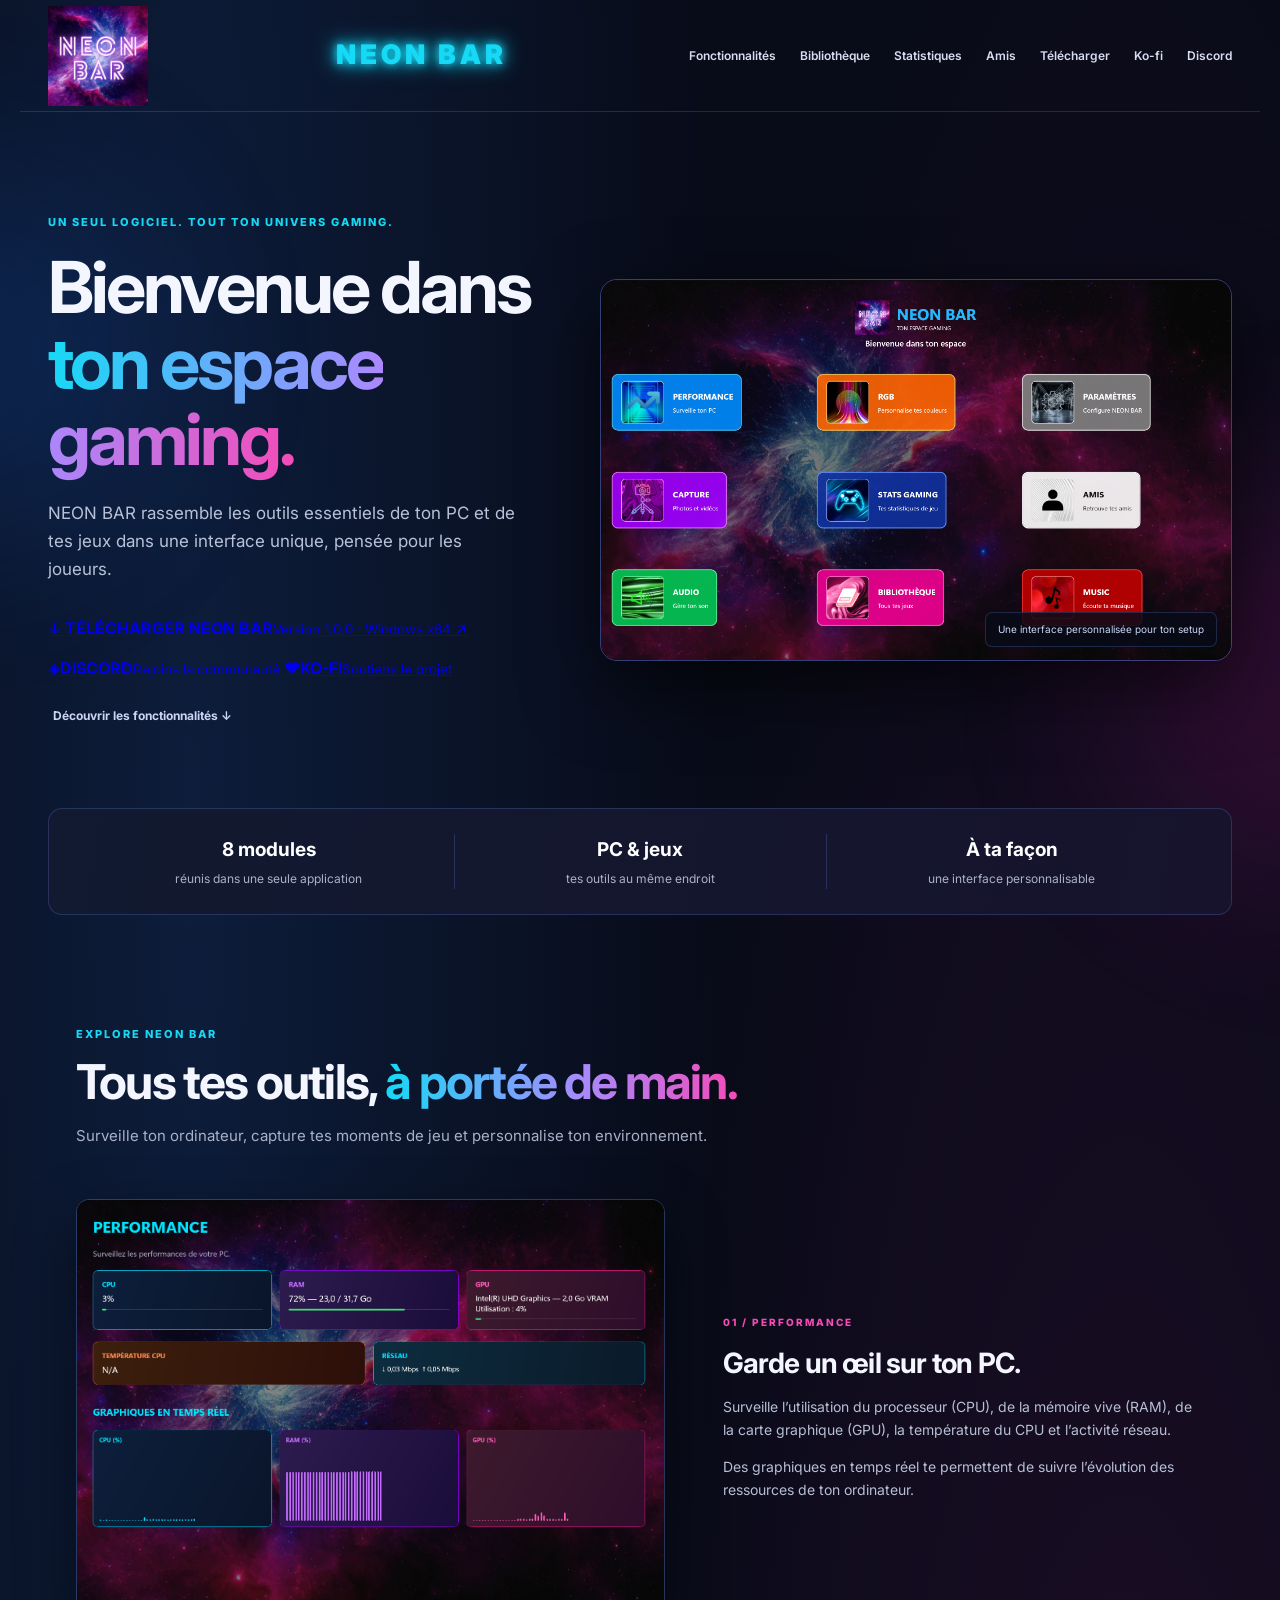
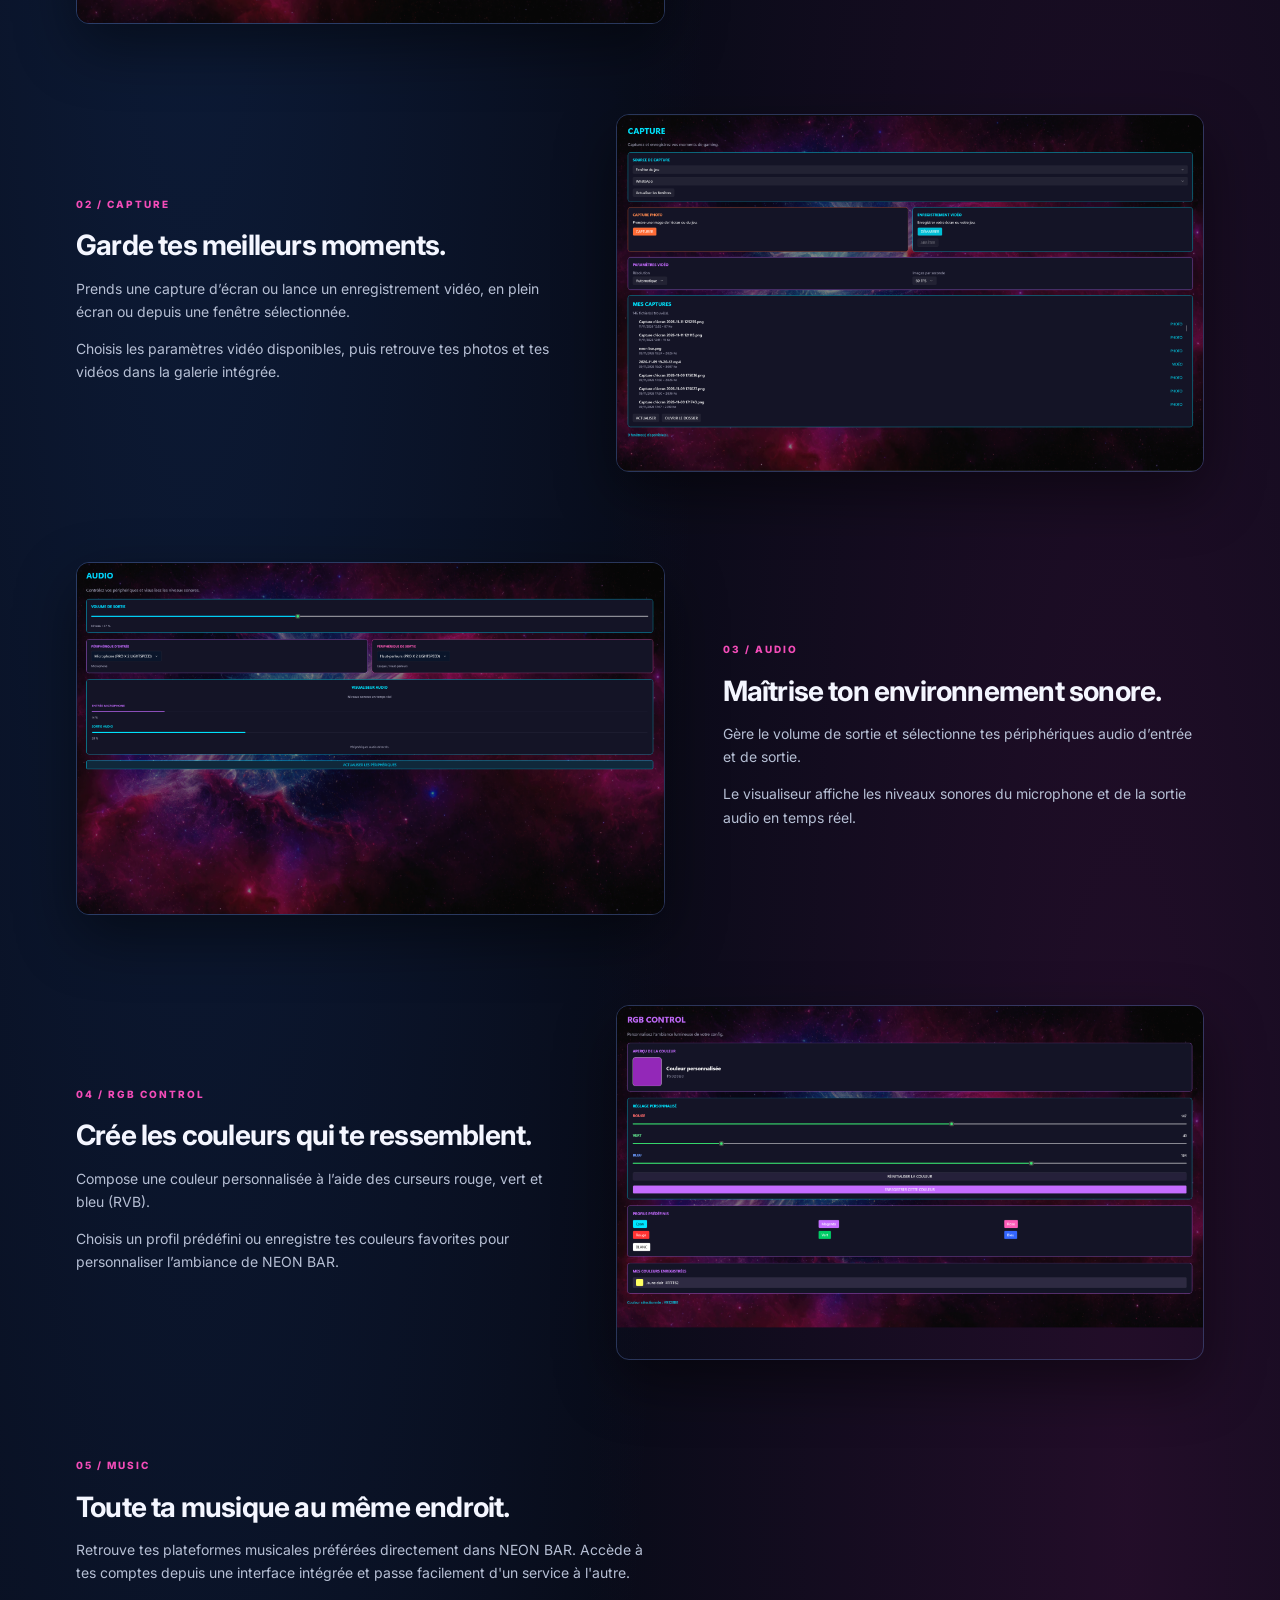
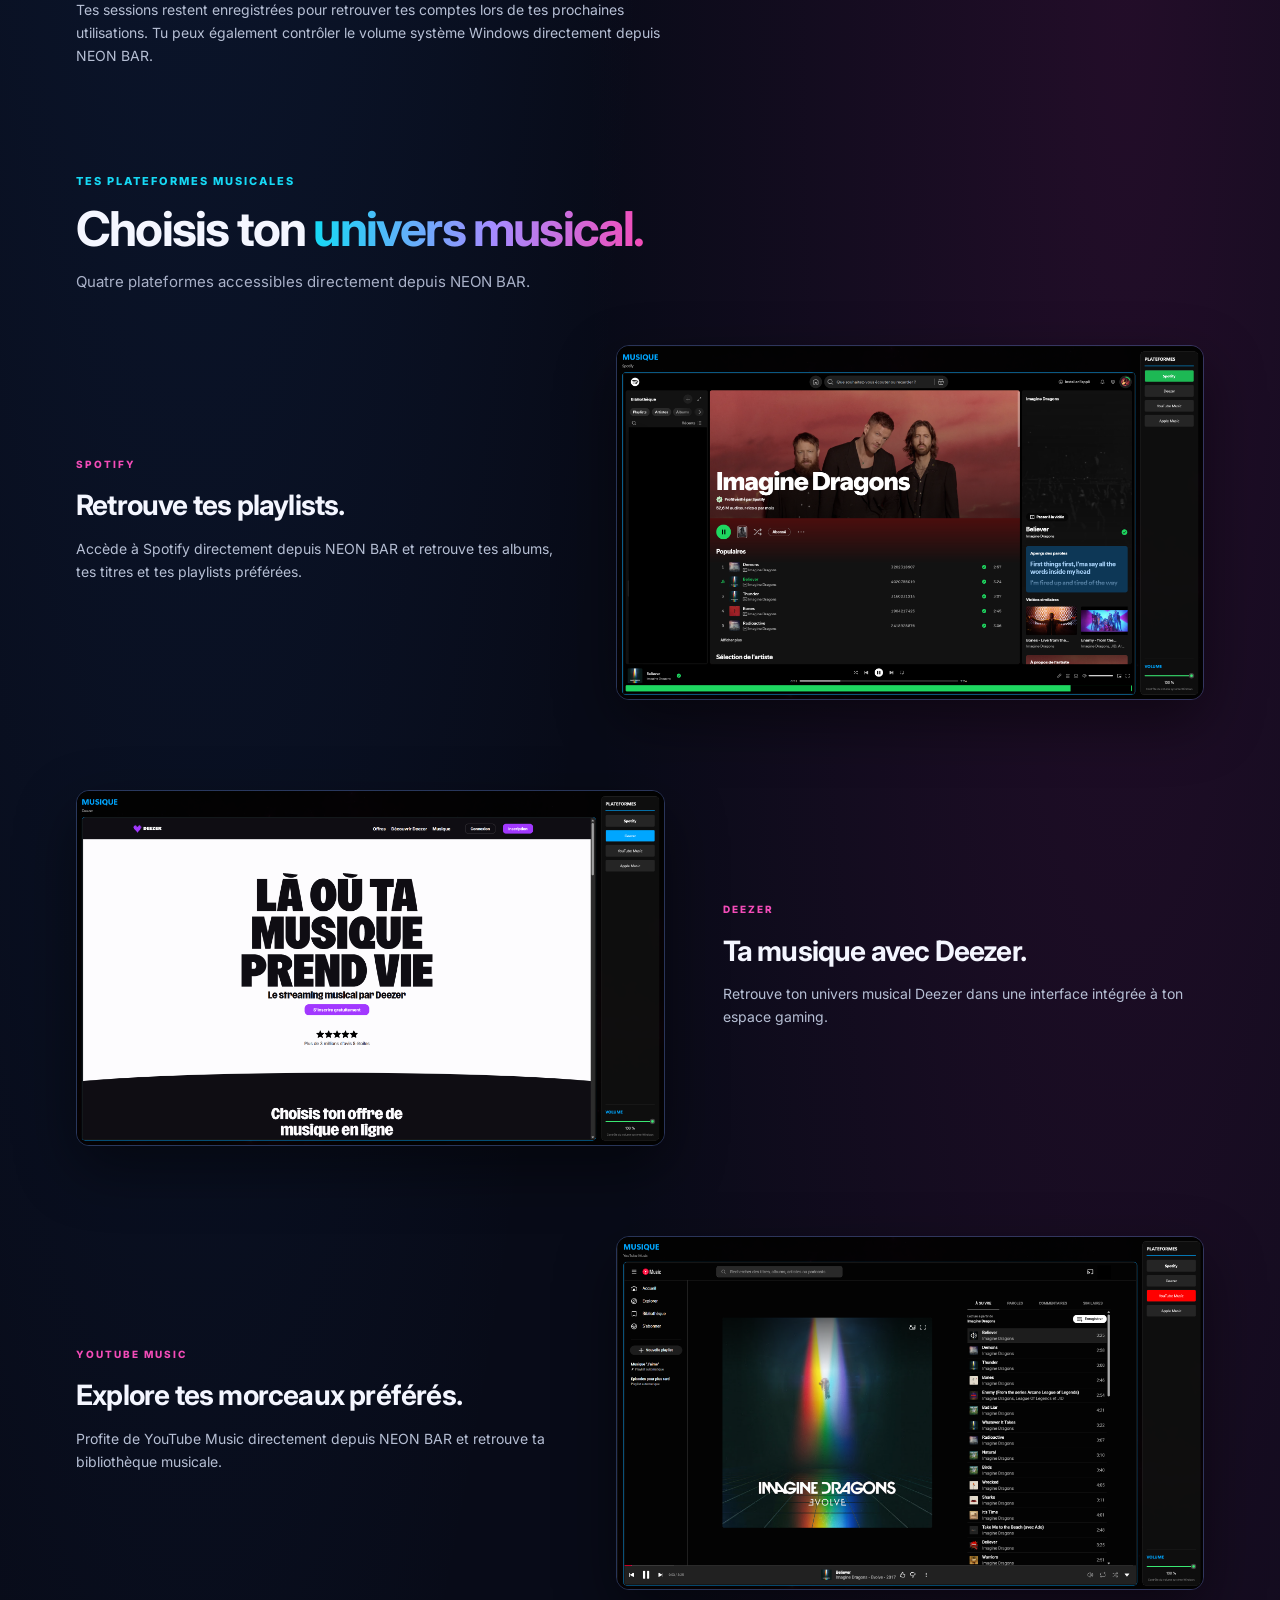
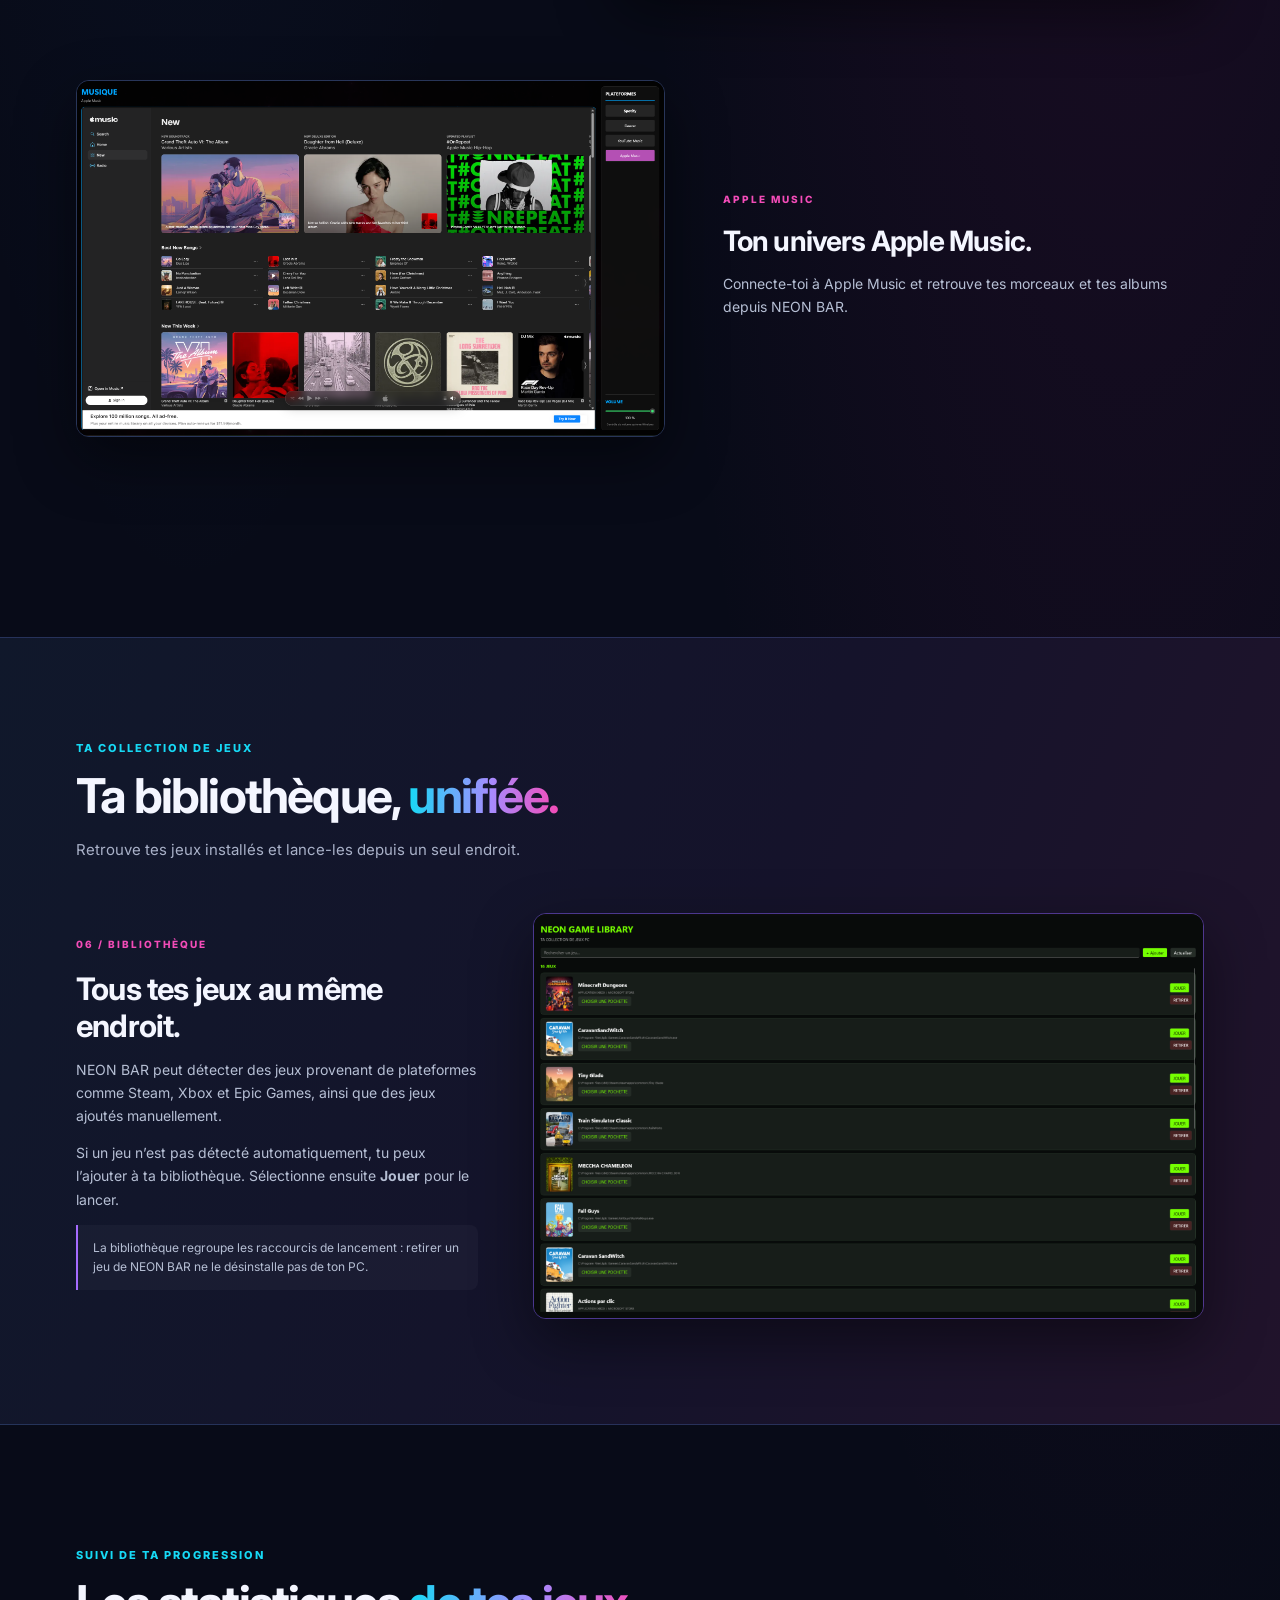
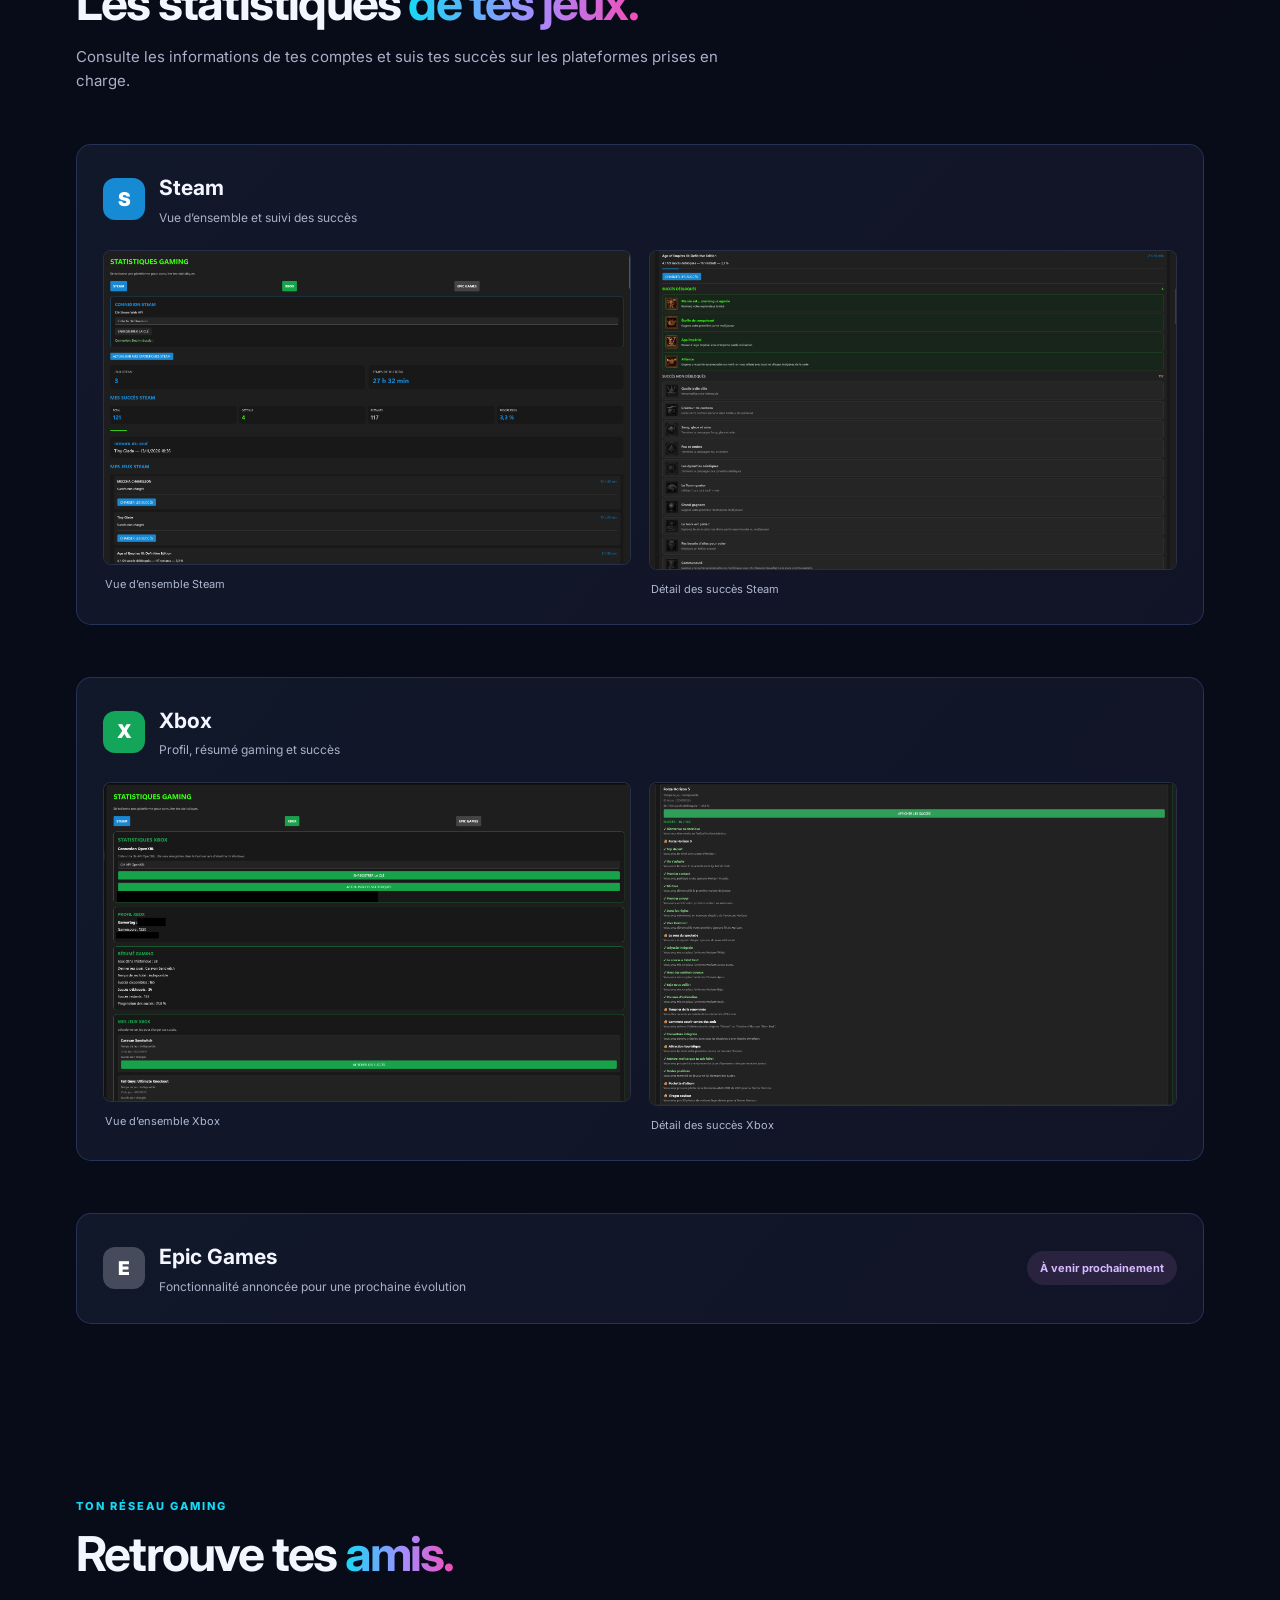
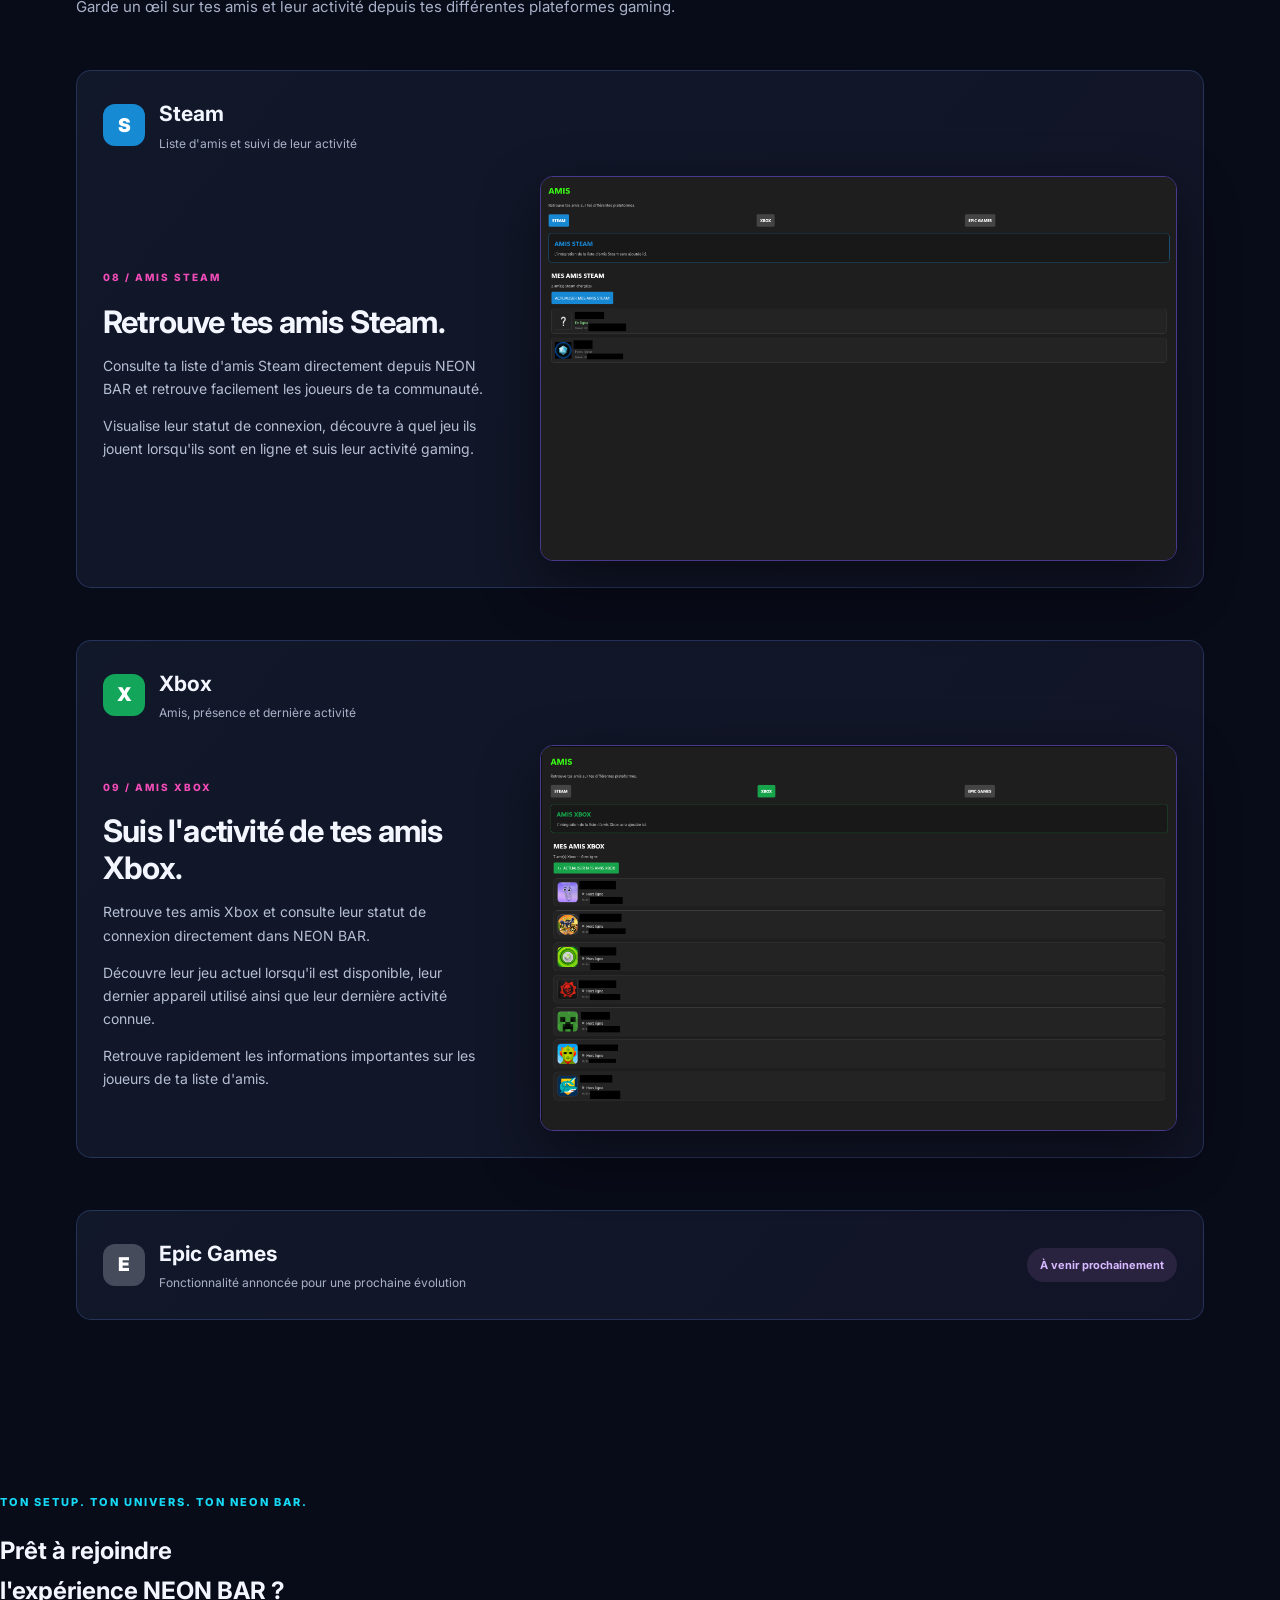
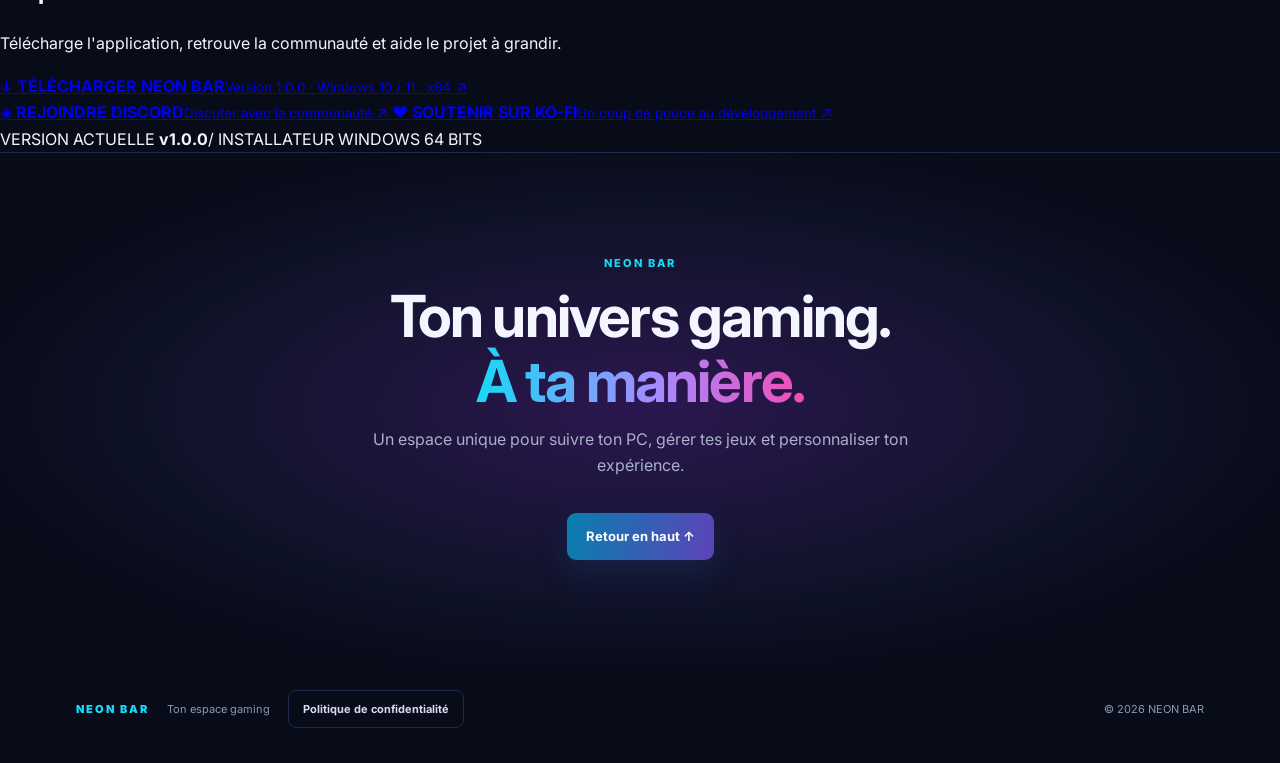
==== commit 3bc869c6: "Update download links and community section" ====
--- a/index.html
+++ b/index.html
@@ -37,8 +37,8 @@
       <a href="#statistiques">Statistiques</a>
       <a href="#amis">Amis</a>
       <a href="#telecharger">Télécharger</a>
-      <a href="https://ko-fi.com/neonbar" target="_blank" rel="noopener noreferrer">Ko-fi</a>
-      <a href="https://discord.gg/XDG6ZGVhA" target="_blank" rel="noopener noreferrer">Discord</a>
+      <a class="nav-support-link" href="https://ko-fi.com/neonbar" target="_blank" rel="noopener noreferrer">Ko-fi</a>
+      <a class="nav-discord-link" href="https://discord.gg/52ZbPaBHjc" target="_blank" rel="noopener noreferrer">Discord</a>
     </nav>
   </header>
 
@@ -50,8 +50,20 @@
         <h1>Bienvenue dans<br><span>ton espace gaming.</span></h1>
         <p class="lead">NEON BAR rassemble les outils essentiels de ton PC et de tes jeux dans une interface unique, pensée pour les joueurs.</p>
         <div class="hero-actions">
-          <a class="primary-link download-trigger" href="#telecharger" data-open-download> Télécharger NEON BAR <span>↓</span></a>
-          <a class="secondary-link" href="#fonctionnalites">Découvrir les fonctionnalités</a>
+          <a class="hero-download-button download-trigger" href="https://github.com/benlalegende18/benlalegende18.github.io/releases/download/v1.0.0/NEON_BAR_Setup.exe">
+            <span class="hero-button-icon">↓</span>
+            <span class="hero-button-copy"><strong>TÉLÉCHARGER NEON BAR</strong><small>Version 1.0.0 · Windows x64</small></span>
+            <span class="hero-button-arrow">↗</span>
+          </a>
+          <div class="hero-community-buttons">
+            <a class="community-button discord-button" href="https://discord.gg/52ZbPaBHjc" target="_blank" rel="noopener noreferrer">
+              <span class="community-button-icon">◈</span><span><strong>DISCORD</strong><small>Rejoins la communauté</small></span>
+            </a>
+            <a class="community-button kofi-button" href="https://ko-fi.com/neonbar" target="_blank" rel="noopener noreferrer">
+              <span class="community-button-icon">♥</span><span><strong>KO-FI</strong><small>Soutiens le projet</small></span>
+            </a>
+          </div>
+          <a class="secondary-link" href="#fonctionnalites">Découvrir les fonctionnalités ↓</a>
         </div>
       </div>
 
@@ -349,25 +361,34 @@
       </div>
     </section>
 
-    <!-- TÉLÉCHARGEMENT -->
-    <section class="download-section" id="telecharger">
-      <div class="download-content">
-        <p class="eyebrow">PRÊT À PASSER À L'ACTION ?</p>
-        <h2>Découvre <span>NEON BAR.</span></h2>
-        <p>Télécharge la version actuelle et rassemble ton univers gaming dans une seule application.</p>
-        <div class="download-version">
-          <span class="version-dot"></span>
-          Version <strong>v1.0.0</strong>
-          <span class="version-separator">•</span>
-          Windows 10 / 11
-          <span class="version-separator">•</span>
-          Installation x64
-        </div>
-        <a class="primary-link download-trigger" href="#telecharger" data-open-download>Télécharger NEON BAR <span>↓</span></a>
-        <div class="download-community">
-          <a href="https://discord.gg/XDG6ZGVhA" target="_blank" rel="noopener noreferrer">Rejoindre le Discord</a>
-          <span>·</span>
-          <a href="https://ko-fi.com/neonbar" target="_blank" rel="noopener noreferrer">Soutenir le projet sur Ko-fi</a>
+    <!-- TÉLÉCHARGEMENT ET COMMUNAUTÉ -->
+    <section class="download-showcase" id="telecharger">
+      <div class="download-showcase-glow"></div>
+      <div class="download-showcase-inner">
+        <div class="download-showcase-heading">
+          <p class="eyebrow">TON SETUP. TON UNIVERS. TON NEON BAR.</p>
+          <h2>Prêt à rejoindre<br><span>l'expérience NEON BAR ?</span></h2>
+          <p>Télécharge l'application, retrouve la communauté et aide le projet à grandir.</p>
+        </div>
+        <div class="download-showcase-actions">
+          <a class="showcase-download-button download-trigger" href="https://github.com/benlalegende18/benlalegende18.github.io/releases/download/v1.0.0/NEON_BAR_Setup.exe">
+            <span class="showcase-download-icon">↓</span>
+            <span class="showcase-button-text"><strong>TÉLÉCHARGER NEON BAR</strong><small>Version 1.0.0 · Windows 10 / 11 · x64</small></span>
+            <span class="showcase-button-arrow">↗</span>
+          </a>
+          <div class="showcase-social-grid">
+            <a class="showcase-social-button showcase-discord" href="https://discord.gg/52ZbPaBHjc" target="_blank" rel="noopener noreferrer">
+              <span class="showcase-social-icon">◈</span>
+              <span><strong>REJOINDRE DISCORD</strong><small>Discuter avec la communauté</small></span>
+              <span class="showcase-social-arrow">↗</span>
+            </a>
+            <a class="showcase-social-button showcase-kofi" href="https://ko-fi.com/neonbar" target="_blank" rel="noopener noreferrer">
+              <span class="showcase-social-icon">♥</span>
+              <span><strong>SOUTENIR SUR KO-FI</strong><small>Un coup de pouce au développement</small></span>
+              <span class="showcase-social-arrow">↗</span>
+            </a>
+          </div>
+          <div class="showcase-version"><span class="showcase-status-dot"></span> VERSION ACTUELLE <b>v1.0.0</b><span class="showcase-divider">/</span> INSTALLATEUR WINDOWS 64 BITS</div>
         </div>
       </div>
     </section>
@@ -386,95 +407,28 @@
     <a class="footer-brand" href="#accueil">NEON BAR</a>
     <span>Ton espace gaming</span>
     <a class="privacy-link" href="privacy.html">Politique de confidentialité</a>
-    <a class="footer-community-link" href="https://ko-fi.com/neonbar" target="_blank" rel="noopener noreferrer">Ko-fi</a>
-    <a class="footer-community-link" href="https://discord.gg/XDG6ZGVhA" target="_blank" rel="noopener noreferrer">Discord</a>
     <span>© 2026 NEON BAR</span>
   </footer>
 
-  <!-- POPUP DE TÉLÉCHARGEMENT -->
-  <div class="download-modal" id="download-modal" aria-hidden="true">
-    <div class="download-modal-backdrop" data-close-download></div>
-    <section class="download-dialog" role="dialog" aria-modal="true" aria-labelledby="download-modal-title" aria-describedby="download-modal-description">
-      <button class="modal-close" type="button" aria-label="Fermer la fenêtre" data-close-download>×</button>
-      <p class="eyebrow">REJOINS L'UNIVERS NEON BAR</p>
-      <h2 id="download-modal-title">Comment veux-tu <span>continuer ?</span></h2>
-      <p id="download-modal-description">Choisis ce qui te convient. Tu peux télécharger l'application, soutenir son développement ou rejoindre la communauté.</p>
-
-      <div class="modal-options">
-        <a class="modal-option modal-download" href="https://github.com/benlalegende18/benlalegende18.github.io/releases/download/v1.0.0/NEON_BAR_Setup.exe">
-          <span class="modal-option-icon">↓</span>
-          <span class="modal-option-copy">
-            <strong>Télécharger directement</strong>
-            <small>NEON BAR v1.0.0 — installateur Windows x64</small>
-          </span>
-          <span class="modal-option-arrow">↗</span>
-        </a>
-
-        <a class="modal-option modal-kofi" href="https://ko-fi.com/neonbar" target="_blank" rel="noopener noreferrer">
-          <span class="modal-option-icon">♥</span>
-          <span class="modal-option-copy">
-            <strong>Soutenir sur Ko-fi</strong>
-            <small>Aider le projet à continuer d'évoluer</small>
-          </span>
-          <span class="modal-option-arrow">↗</span>
-        </a>
-
-        <a class="modal-option modal-discord" href="https://discord.gg/XDG6ZGVhA" target="_blank" rel="noopener noreferrer">
-          <span class="modal-option-icon">◎</span>
-          <span class="modal-option-copy">
-            <strong>Rejoindre le Discord</strong>
-            <small>Retrouver la communauté NEON BAR</small>
-          </span>
-          <span class="modal-option-arrow">↗</span>
-        </a>
-      </div>
-      <p class="modal-footnote">Merci de faire partie de l'aventure NEON BAR 💜</p>
-    </section>
-  </div>
-
-  <!-- MENU MOBILE ET POPUP -->
+  <!-- MENU MOBILE -->
   <script>
-    const toggle = document.querySelector('.menu-toggle');
-    const nav = document.querySelector('.nav');
-
-    toggle.addEventListener('click', () => {
-      const open = nav.classList.toggle('open');
-      toggle.setAttribute('aria-expanded', String(open));
-    });
-
-    nav.querySelectorAll('a').forEach(link => link.addEventListener('click', () => {
-      nav.classList.remove('open');
-      toggle.setAttribute('aria-expanded', 'false');
-    }));
-
-    const downloadModal = document.querySelector('#download-modal');
-    const downloadTriggers = document.querySelectorAll('[data-open-download]');
-    const closeDownloadButtons = document.querySelectorAll('[data-close-download]');
-    let previousFocus = null;
-
-    function openDownloadModal(event) {
-      if (event) event.preventDefault();
-      previousFocus = document.activeElement;
-      downloadModal.classList.add('is-open');
-      downloadModal.setAttribute('aria-hidden', 'false');
-      document.body.classList.add('modal-open');
-      downloadModal.querySelector('.modal-close').focus();
-    }
-
-    function closeDownloadModal() {
-      if (!downloadModal.classList.contains('is-open')) return;
-      downloadModal.classList.remove('is-open');
-      downloadModal.setAttribute('aria-hidden', 'true');
-      document.body.classList.remove('modal-open');
-      if (previousFocus) previousFocus.focus();
-    }
-
-    downloadTriggers.forEach(trigger => trigger.addEventListener('click', openDownloadModal));
-    closeDownloadButtons.forEach(button => button.addEventListener('click', closeDownloadModal));
-
-    document.addEventListener('keydown', event => {
-      if (event.key === 'Escape') closeDownloadModal();
-    });
+    (() => {
+      const toggle = document.querySelector('.menu-toggle');
+      const nav = document.querySelector('.nav');
+      if (!toggle || !nav) return;
+
+      toggle.addEventListener('click', () => {
+        const isOpen = nav.classList.toggle('open');
+        toggle.setAttribute('aria-expanded', String(isOpen));
+      });
+
+      nav.querySelectorAll('a').forEach(link => {
+        link.addEventListener('click', () => {
+          nav.classList.remove('open');
+          toggle.setAttribute('aria-expanded', 'false');
+        });
+      });
+    })();
   </script>
 </body>
 </html>
--- a/style.css
+++ b/style.css
@@ -1,4 +1,3 @@
-
 @import url('https://fonts.googleapis.com/css2?family=Inter:wght@400;500;600;700;800;900&display=swap');
 
 :root{
@@ -32,6 +31,8 @@
   overflow-x:hidden;
 }
 
+body.modal-open{overflow:hidden}
+
 .ambient{
   position:fixed;
   pointer-events:none;
@@ -60,7 +61,7 @@
 /* EN-TÊTE ET LOGO */
 
 .site-header{
-  height:112px;
+  min-height:112px;
   max-width:1240px;
   margin:auto;
   padding:0 28px;
@@ -103,13 +104,16 @@
 
 .nav{
   display:flex;
-  gap:32px;
+  align-items:center;
+  justify-content:flex-end;
+  flex-wrap:wrap;
+  gap:14px 24px;
 }
 
 .nav a{
   color:#d7dcef;
   text-decoration:none;
-  font-size:13px;
+  font-size:12px;
   font-weight:600;
 }
 
@@ -152,7 +156,9 @@
 
 .hero h1 span,
 .section-heading h2 span,
-.closing h2 span{
+.closing h2 span,
+.download-content h2 span,
+.download-dialog h2 span{
   background:linear-gradient(90deg,var(--cyan),#a68bff 55%,var(--pink));
   -webkit-background-clip:text;
   background-clip:text;
@@ -164,6 +170,13 @@
   color:#b8c1d8;
   max-width:480px;
   margin-bottom:32px;
+}
+
+.hero-actions{
+  display:flex;
+  align-items:center;
+  flex-wrap:wrap;
+  gap:13px;
 }
 
 .primary-link{
@@ -178,12 +191,25 @@
   font-size:13px;
   font-weight:700;
   box-shadow:0 10px 32px #1769b633;
+  transition:transform .2s,filter .2s,box-shadow .2s;
+  cursor:pointer;
 }
 
 .primary-link:hover{
   transform:translateY(-2px);
   filter:brightness(1.12);
-}
+  box-shadow:0 13px 36px #1769b655;
+}
+
+.secondary-link{
+  color:#cbd5f3;
+  text-decoration:none;
+  font-size:12px;
+  font-weight:700;
+  padding:12px 5px;
+}
+
+.secondary-link:hover{color:var(--cyan)}
 
 .hero-visual{position:relative}
 
@@ -417,6 +443,245 @@
   white-space:nowrap;
 }
 
+/* TÉLÉCHARGEMENT */
+
+.download-section{
+  position:relative;
+  overflow:hidden;
+  padding:95px 25px;
+  text-align:center;
+  border-top:1px solid var(--line);
+  border-bottom:1px solid var(--line);
+  background:
+    radial-gradient(ellipse at 18% 50%,#087fae25,transparent 38%),
+    radial-gradient(ellipse at 82% 50%,#a044b52b,transparent 40%),
+    linear-gradient(110deg,#10182b,#15132b 55%,#21132b);
+}
+
+.download-content{
+  position:relative;
+  z-index:1;
+  max-width:720px;
+  margin:auto;
+}
+
+.download-content h2{
+  font-size:clamp(36px,5vw,54px);
+  line-height:1.12;
+  letter-spacing:-2px;
+  margin:12px 0;
+}
+
+.download-content>p:not(.eyebrow){
+  max-width:570px;
+  margin:0 auto 22px;
+  color:var(--muted);
+}
+
+.download-version{
+  display:flex;
+  align-items:center;
+  justify-content:center;
+  flex-wrap:wrap;
+  gap:9px;
+  margin:0 auto 27px;
+  color:#c4cce1;
+  font-size:12px;
+}
+
+.download-version strong{color:white}
+
+.version-dot{
+  width:8px;
+  height:8px;
+  border-radius:50%;
+  background:#42e6a4;
+  box-shadow:0 0 12px #42e6a4aa;
+}
+
+.version-separator{color:#65708d}
+
+.download-community{
+  display:flex;
+  justify-content:center;
+  flex-wrap:wrap;
+  gap:10px;
+  margin-top:19px;
+  color:#68738f;
+  font-size:12px;
+}
+
+.download-community a,.footer-community-link{
+  color:#c8d2ee;
+  text-decoration:none;
+  transition:color .2s;
+}
+
+.download-community a:hover,.footer-community-link:hover{color:var(--cyan)}
+
+/* POPUP TÉLÉCHARGEMENT */
+
+.download-modal{
+  position:fixed;
+  inset:0;
+  z-index:50;
+  display:flex;
+  align-items:center;
+  justify-content:center;
+  padding:22px;
+  opacity:0;
+  visibility:hidden;
+  pointer-events:none;
+  transition:opacity .22s,visibility .22s;
+}
+
+.download-modal.is-open{
+  opacity:1;
+  visibility:visible;
+  pointer-events:auto;
+}
+
+.download-modal-backdrop{
+  position:absolute;
+  inset:0;
+  background:rgba(3,5,14,.82);
+  backdrop-filter:blur(9px);
+}
+
+.download-dialog{
+  position:relative;
+  width:min(100%,530px);
+  max-height:calc(100vh - 44px);
+  overflow-y:auto;
+  padding:38px;
+  border:1px solid #718cff55;
+  border-radius:19px;
+  background:
+    radial-gradient(ellipse at 0% 0%,#087fae20,transparent 48%),
+    radial-gradient(ellipse at 100% 100%,#a044b520,transparent 48%),
+    #10162a;
+  box-shadow:0 28px 100px #000b;
+  transform:translateY(15px) scale(.98);
+  transition:transform .22s;
+}
+
+.download-modal.is-open .download-dialog{
+  transform:translateY(0) scale(1);
+}
+
+.modal-close{
+  position:absolute;
+  top:13px;
+  right:16px;
+  width:36px;
+  height:36px;
+  border:1px solid var(--line);
+  border-radius:10px;
+  background:#ffffff08;
+  color:#dce4fa;
+  font-size:25px;
+  line-height:1;
+  cursor:pointer;
+}
+
+.modal-close:hover{
+  color:var(--cyan);
+  border-color:var(--cyan);
+}
+
+.download-dialog h2{
+  max-width:410px;
+  font-size:clamp(27px,5vw,36px);
+  line-height:1.15;
+  letter-spacing:-1.2px;
+  margin:10px 0 12px;
+}
+
+.download-dialog>p:not(.eyebrow):not(.modal-footnote){
+  color:var(--muted);
+  font-size:13px;
+  margin:0 0 24px;
+}
+
+.modal-options{
+  display:grid;
+  gap:11px;
+}
+
+.modal-option{
+  display:flex;
+  align-items:center;
+  gap:14px;
+  min-width:0;
+  padding:15px;
+  border:1px solid var(--line);
+  border-radius:12px;
+  background:#ffffff06;
+  color:var(--text);
+  text-decoration:none;
+  transition:transform .18s,border-color .18s,background .18s;
+}
+
+.modal-option:hover{
+  transform:translateY(-2px);
+  border-color:#16d9f588;
+  background:#ffffff0c;
+}
+
+.modal-option-icon{
+  flex:0 0 42px;
+  width:42px;
+  height:42px;
+  display:grid;
+  place-items:center;
+  border-radius:11px;
+  background:#16d9f51a;
+  color:var(--cyan);
+  font-size:22px;
+  font-weight:800;
+}
+
+.modal-kofi .modal-option-icon{
+  background:#f34cb81a;
+  color:#ff79cb;
+}
+
+.modal-discord .modal-option-icon{
+  background:#a56bff1c;
+  color:#bd9aff;
+}
+
+.modal-option-copy{
+  display:flex;
+  flex:1;
+  min-width:0;
+  flex-direction:column;
+  gap:3px;
+}
+
+.modal-option-copy strong{
+  font-size:13px;
+  line-height:1.35;
+}
+
+.modal-option-copy small{
+  color:var(--muted);
+  font-size:11px;
+  line-height:1.4;
+}
+
+.modal-option-arrow{
+  color:#8c9aba;
+  font-size:17px;
+}
+
+.modal-footnote{
+  margin:21px 0 0;
+  color:#9ca8c7;
+  text-align:center;
+  font-size:11px;
+}
+
 /* FIN DE PAGE */
 
 .closing{
@@ -476,12 +741,26 @@
   color:var(--cyan);
 }
 
+.footer-community-link{
+  font-size:11px;
+  font-weight:700;
+}
+
 footer span:last-child{margin-left:auto}
 
 /* AFFICHAGE MOBILE */
 
+@media(max-width:1000px){
+  .site-header{gap:20px}
+  .brand-logo{width:190px}
+  .brand-name{font-size:22px;letter-spacing:2px}
+  .brand{gap:10px}
+  .nav{gap:12px 15px}
+  .nav a{font-size:11px}
+}
+
 @media(max-width:800px){
-  .site-header{height:90px}
+  .site-header{height:90px;min-height:90px}
 
   .brand-logo{
     width:180px;
@@ -510,10 +789,12 @@
     background:#0d1223;
     border-bottom:1px solid var(--line);
     flex-direction:column;
+    align-items:flex-start;
     gap:18px;
   }
 
   .nav.open{display:flex}
+  .nav a{font-size:13px}
 
   .hero{
     grid-template-columns:1fr;
@@ -579,6 +860,14 @@
   .hero h1{font-size:43px}
   .lead{font-size:15px}
 
+  .hero-actions{
+    align-items:stretch;
+    flex-direction:column;
+  }
+
+  .hero-actions .primary-link{justify-content:center}
+  .secondary-link{text-align:center}
+
   .intro-strip{
     grid-template-columns:1fr;
     gap:17px;
@@ -593,6 +882,14 @@
   .feature-copy h3,.library-copy h3{font-size:24px}
   .section-heading h2{font-size:34px}
 
+  .download-section{padding:75px 20px}
+  .download-version{gap:7px;font-size:11px}
+  .download-dialog{padding:32px 19px 23px}
+  .modal-option{gap:10px;padding:12px}
+  .modal-option-icon{flex-basis:37px;width:37px;height:37px}
+  .modal-option-copy strong{font-size:12px}
+  .modal-option-copy small{font-size:10px}
+
   footer{
     flex-wrap:wrap;
     gap:14px;
@@ -603,3 +900,10 @@
     width:100%;
   }
 }
+
+@media(prefers-reduced-motion:reduce){
+  *,*::before,*::after{
+    scroll-behavior:auto!important;
+    transition:none!important;
+  }
+}
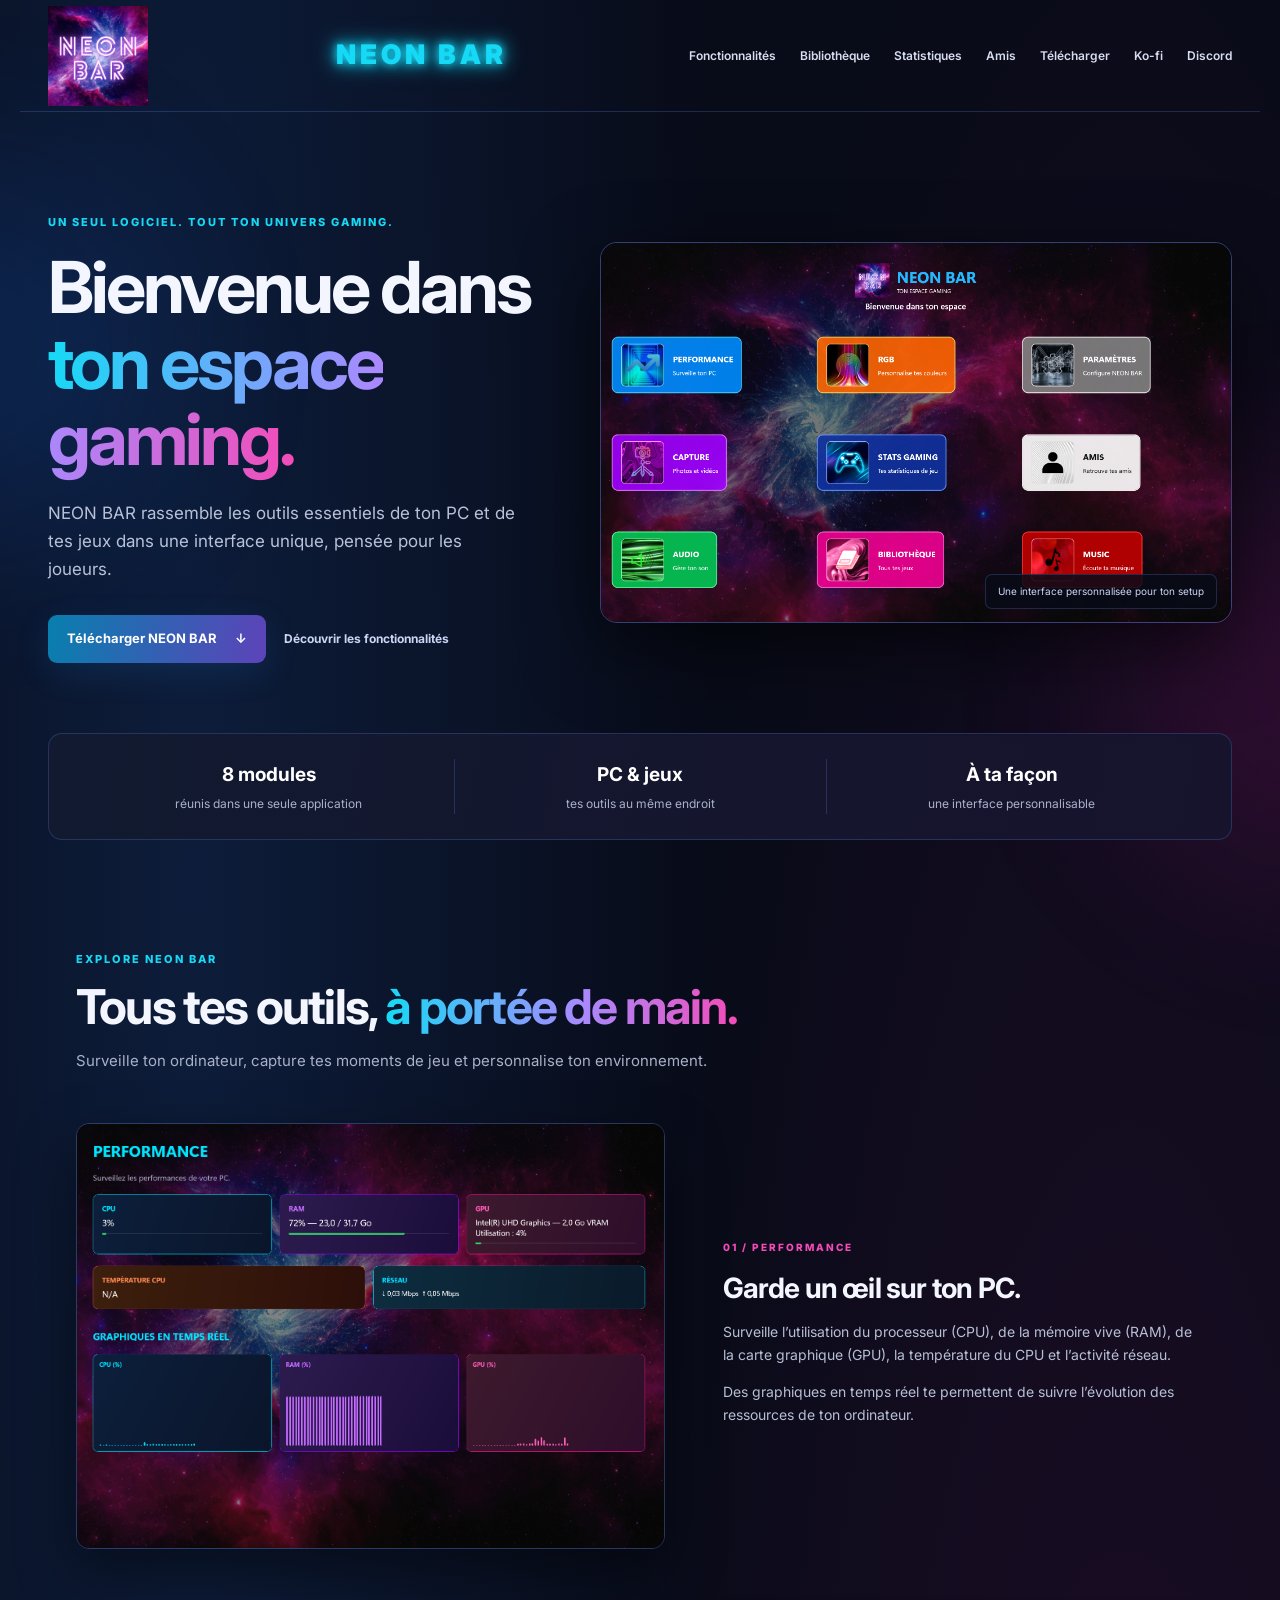
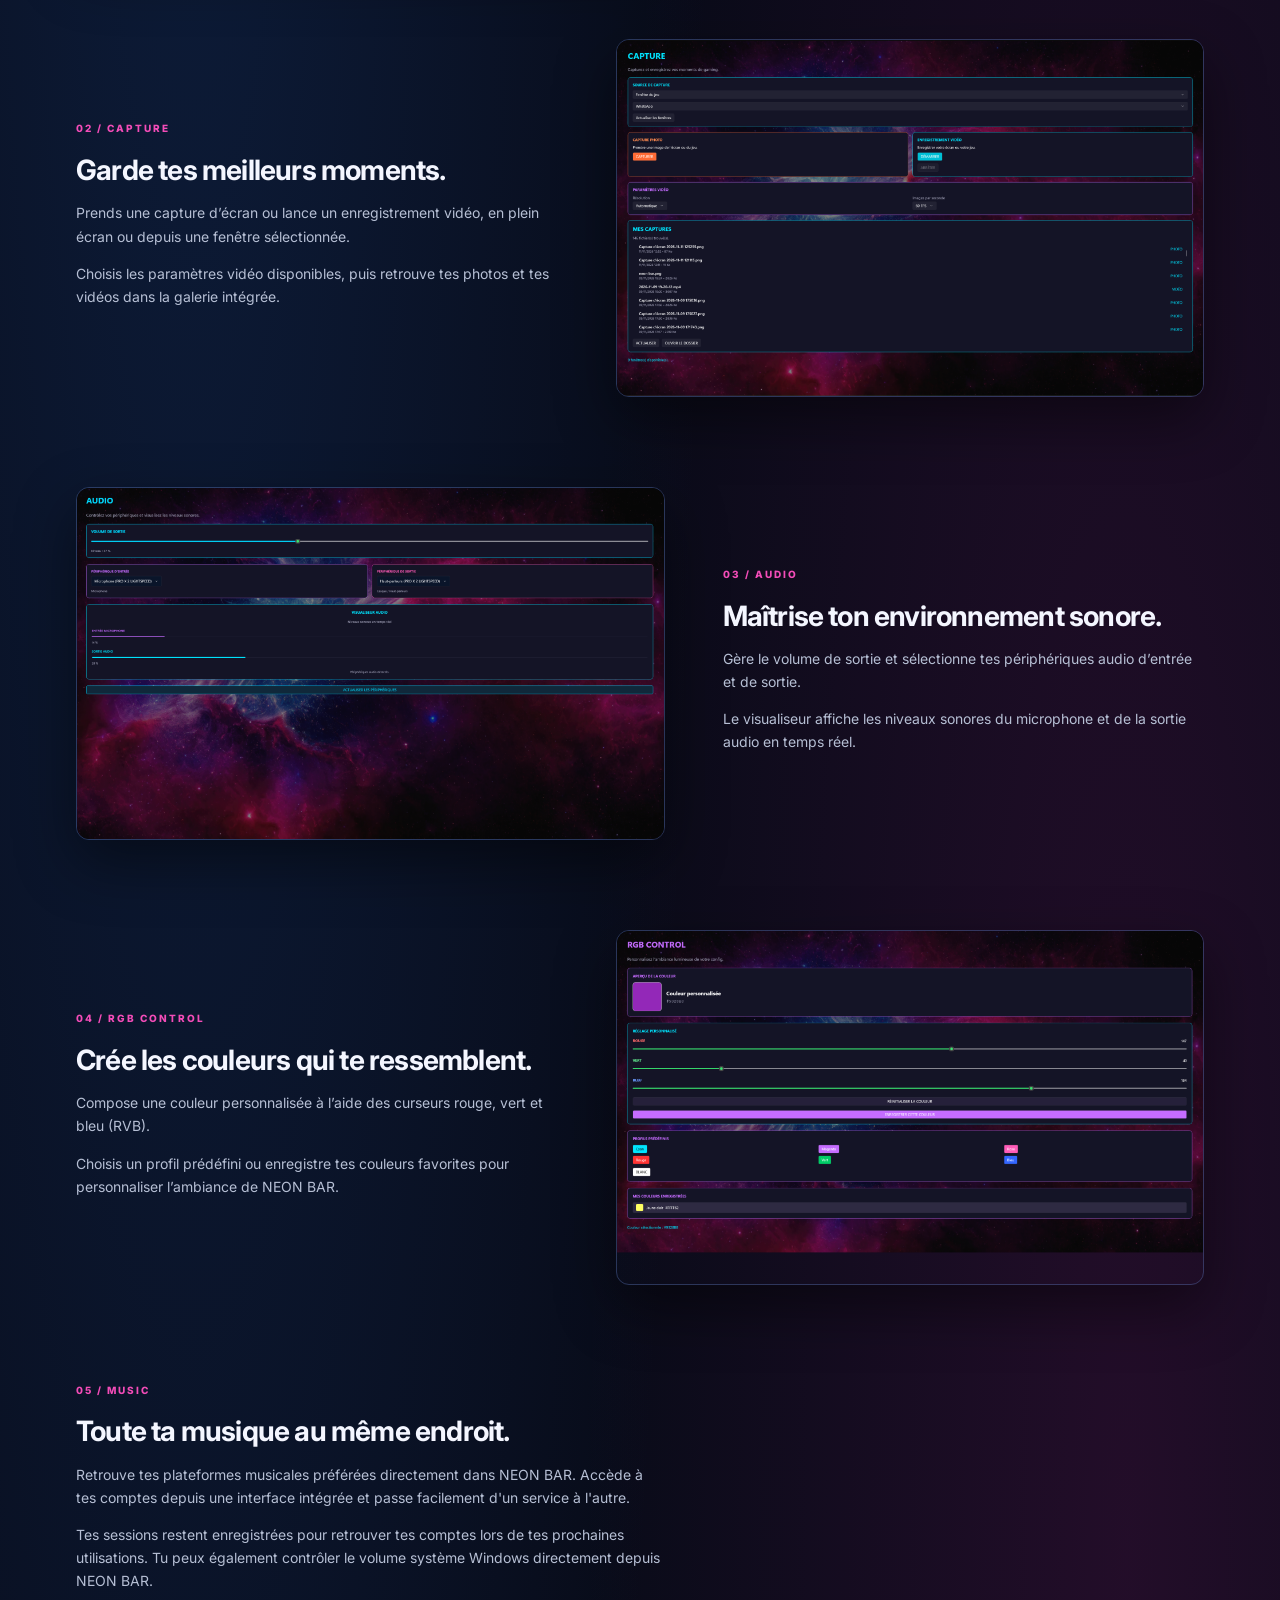
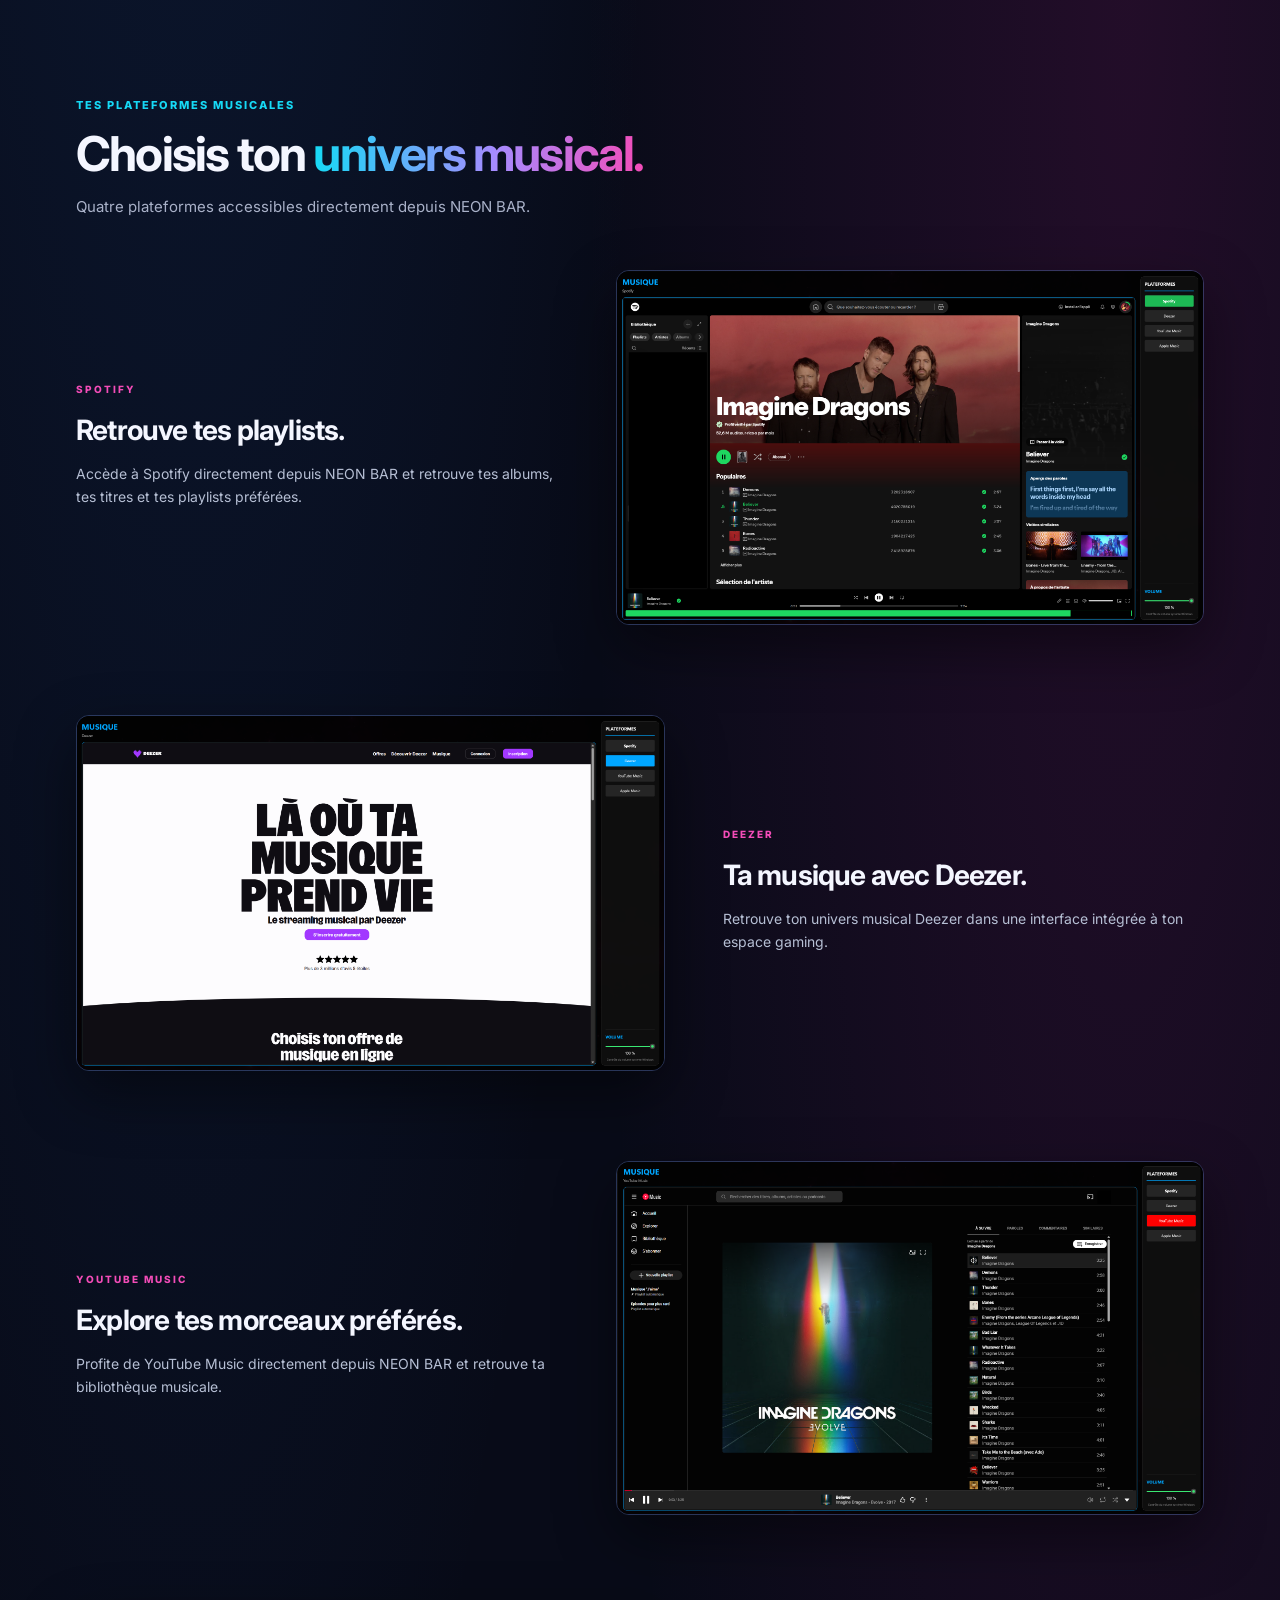
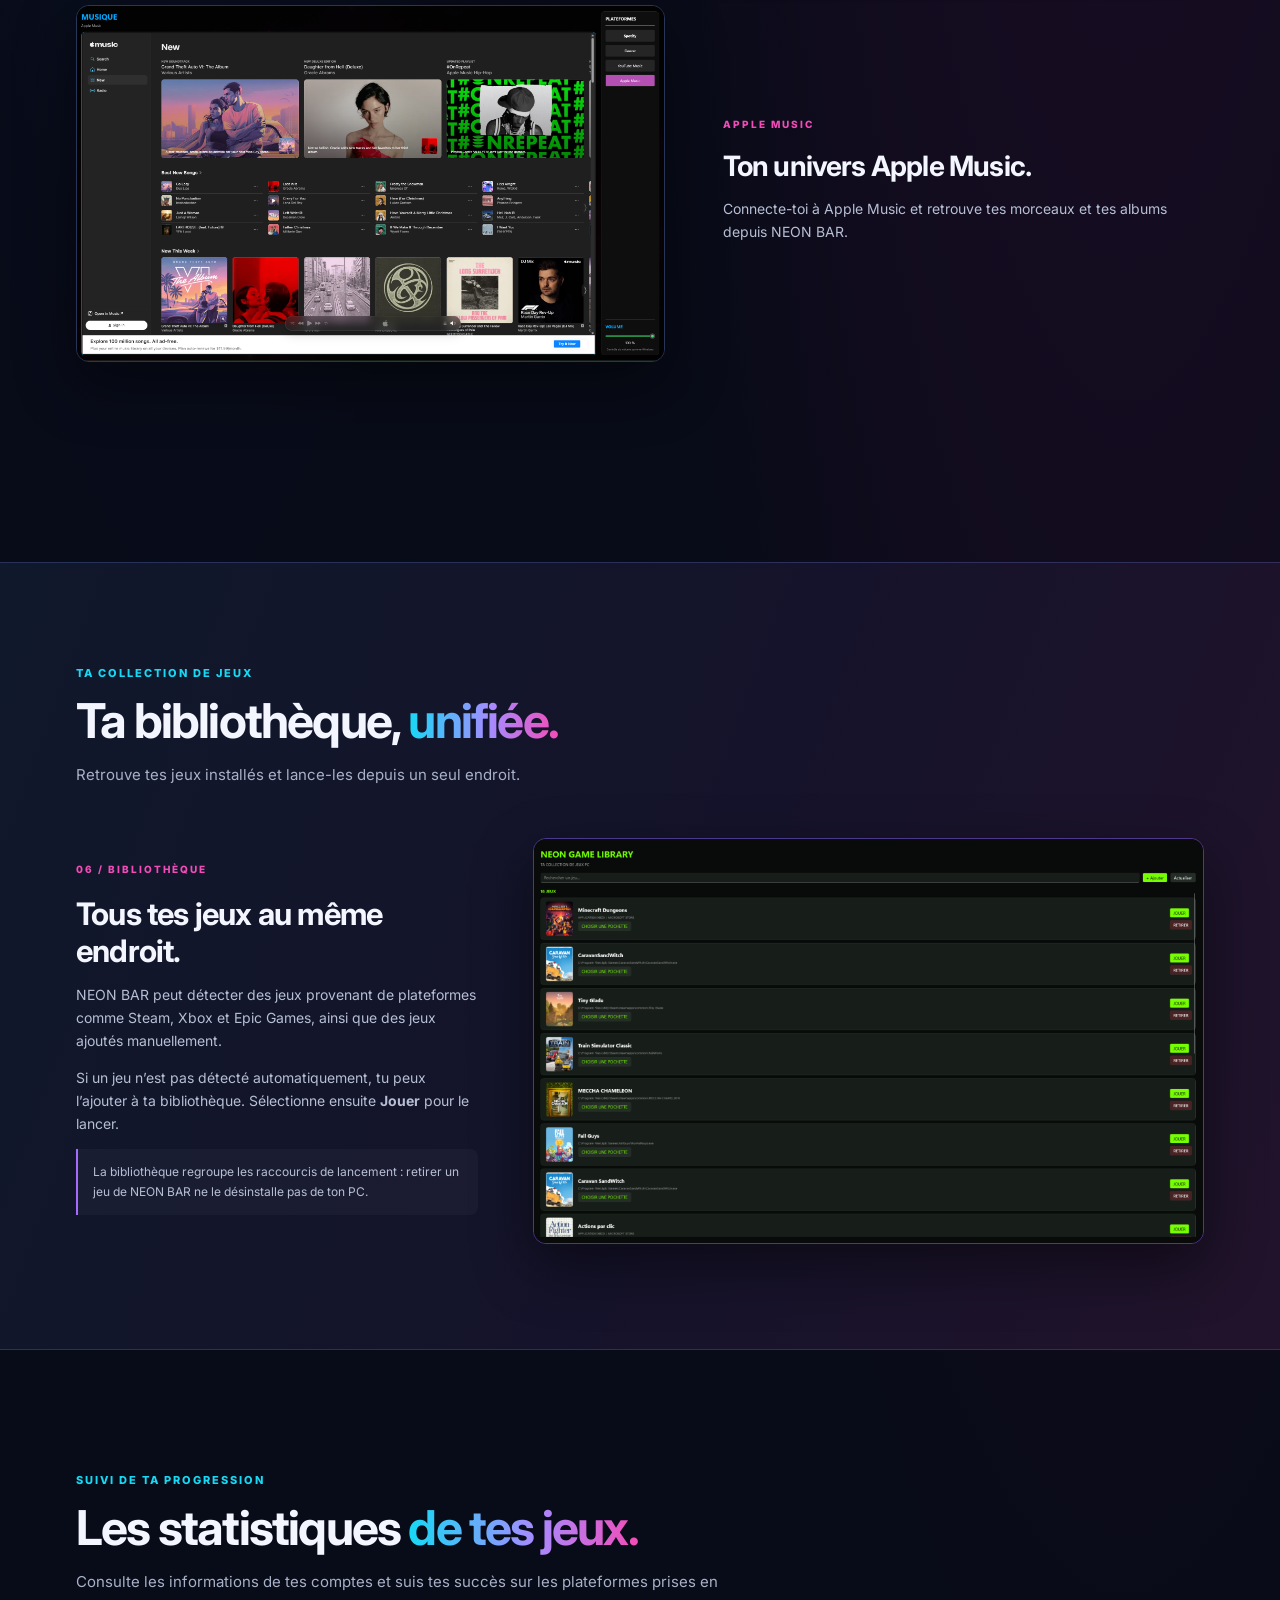
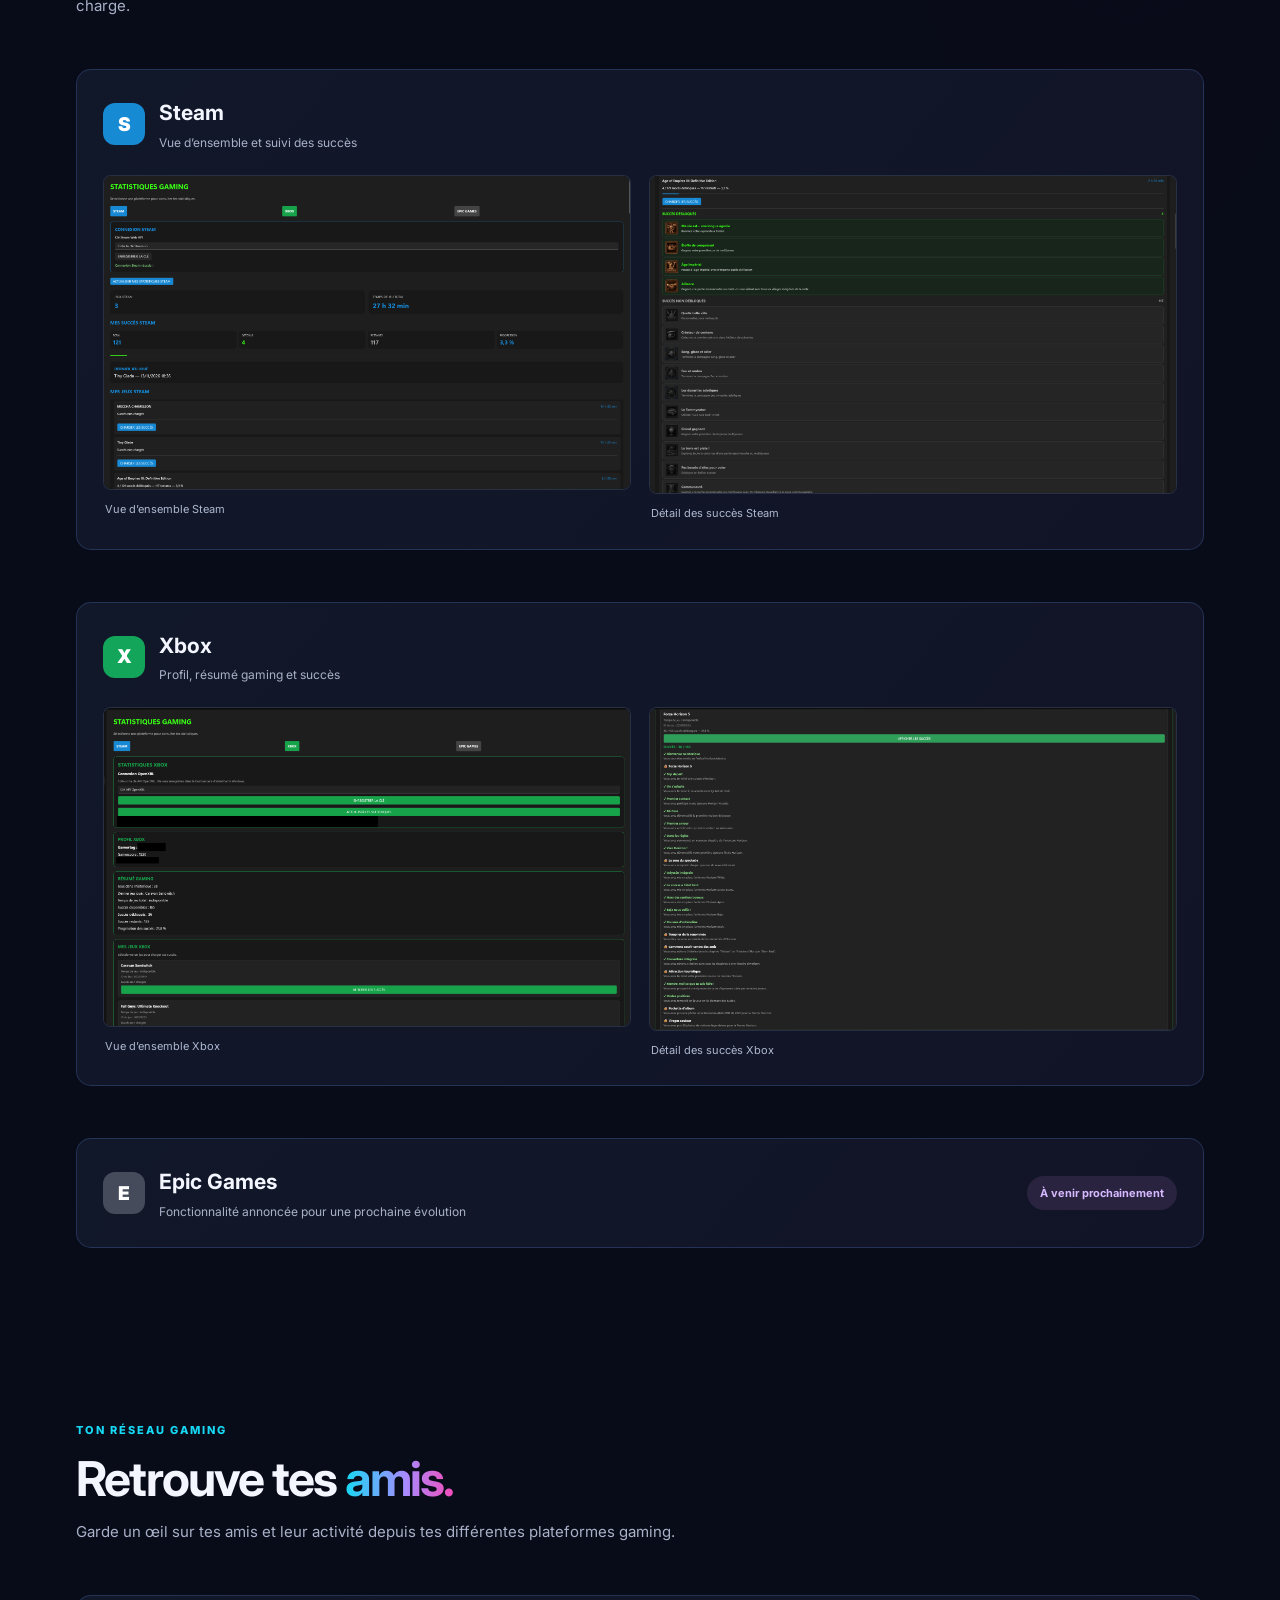
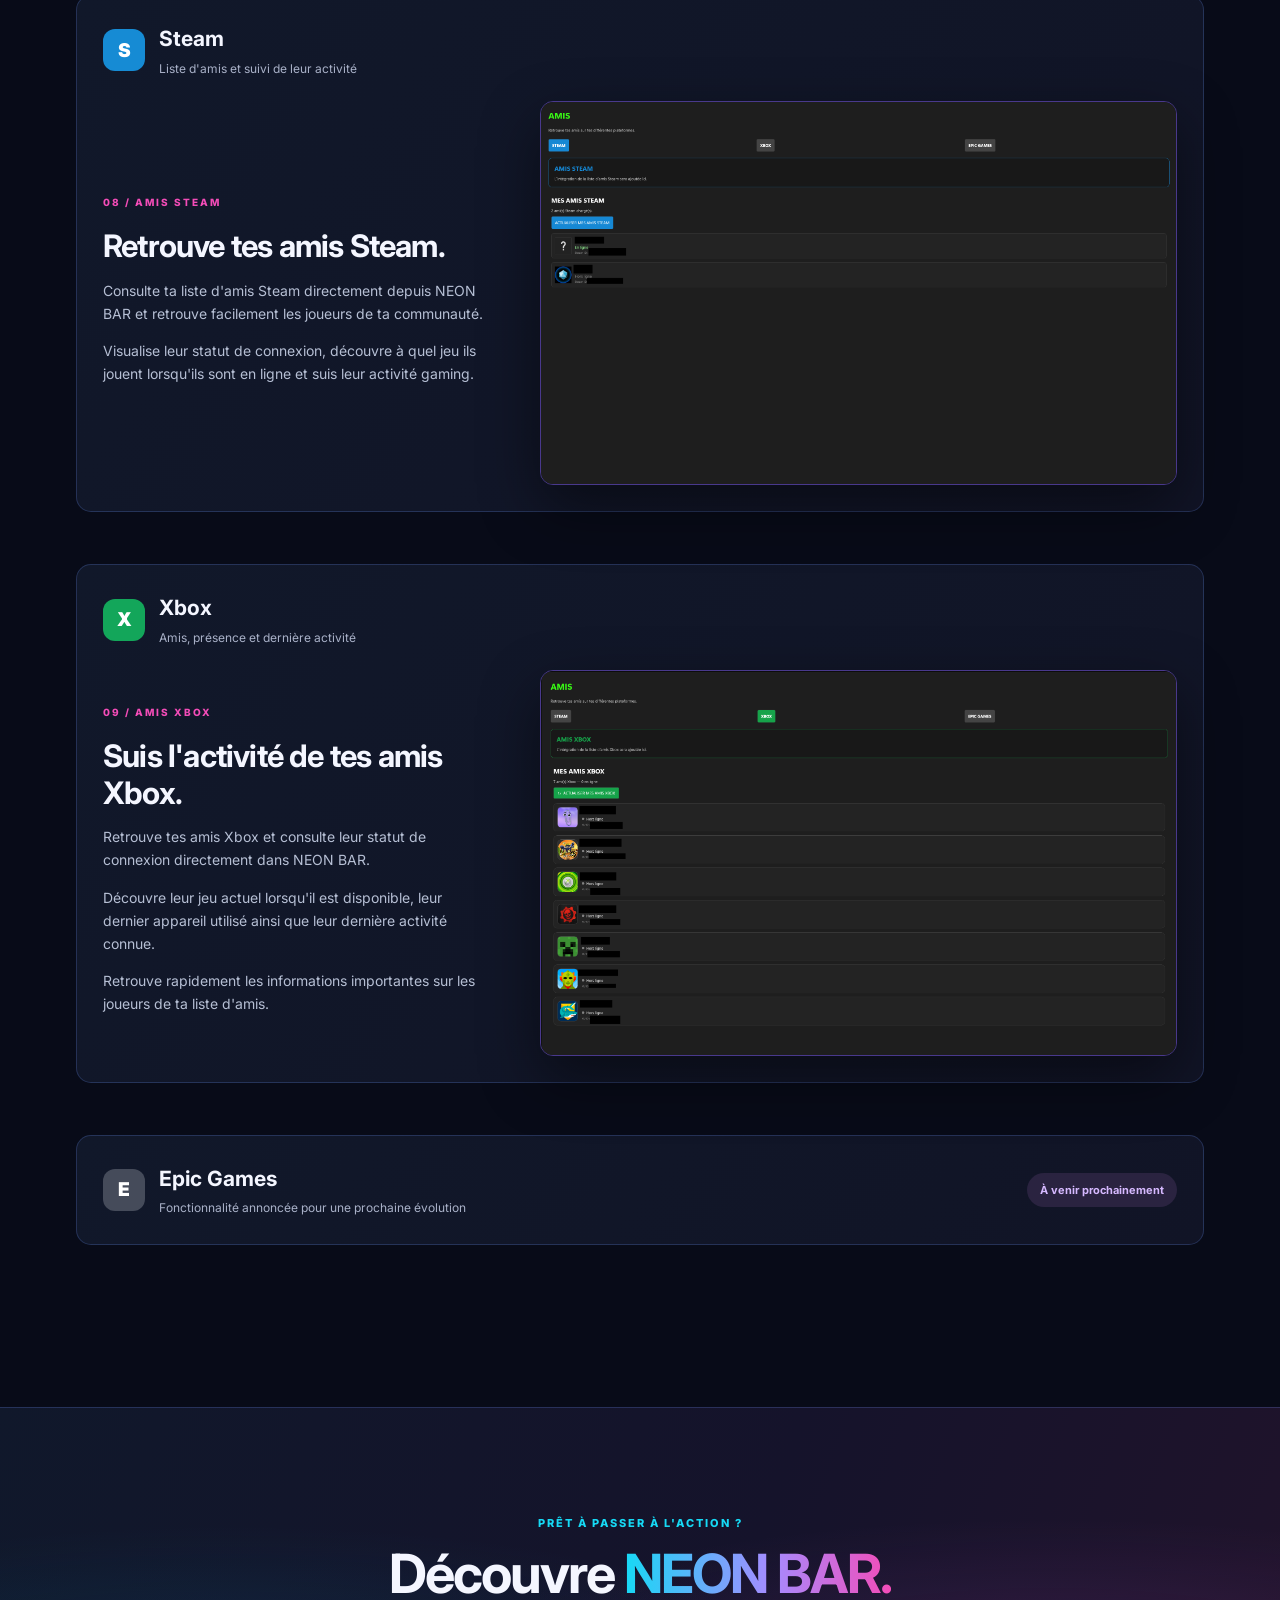
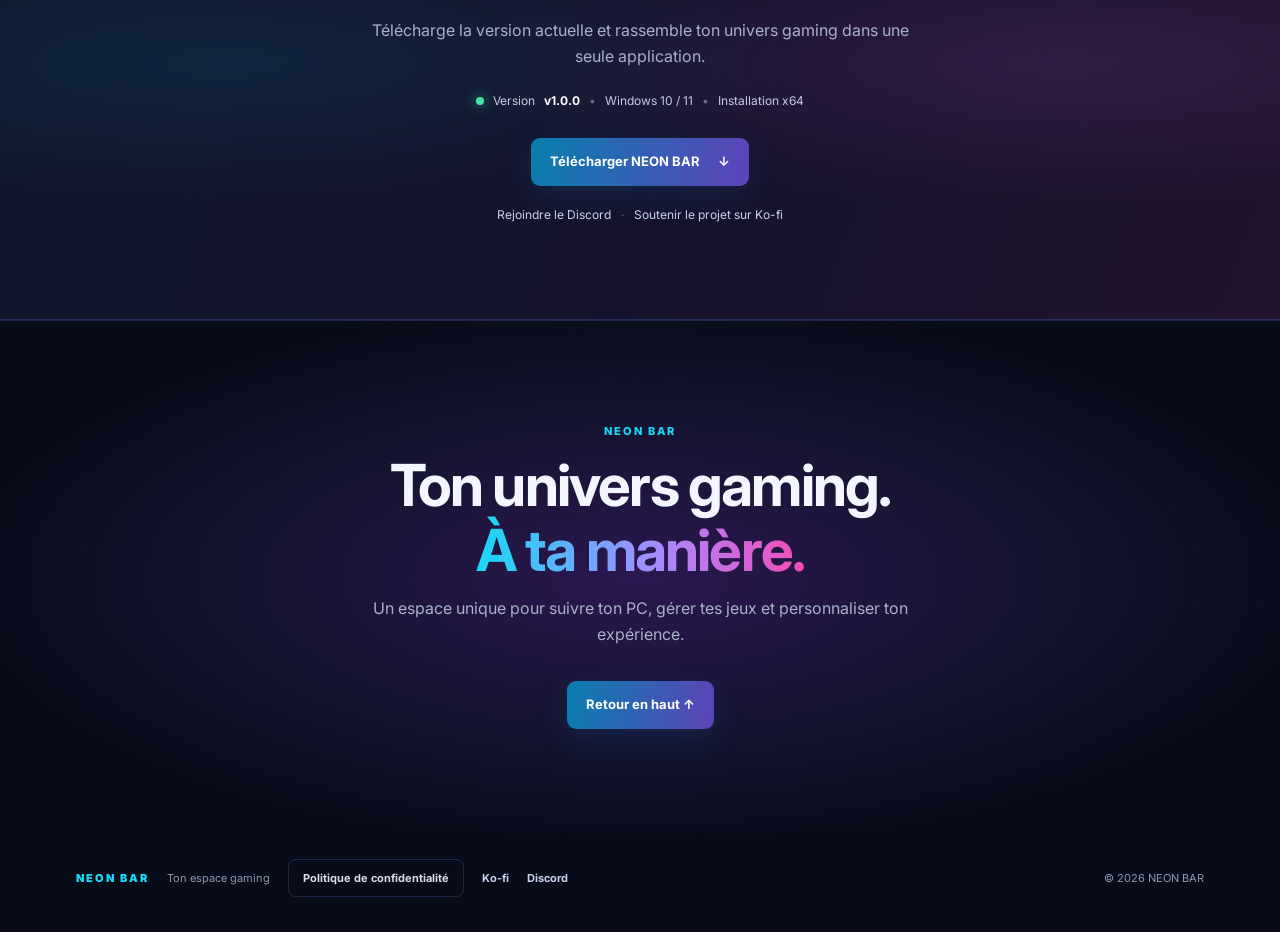
==== commit c4dc2ee7: "Revise download and community links in index.html Updated download links and community links in the " ====
--- a/index.html
+++ b/index.html
@@ -37,8 +37,8 @@
       <a href="#statistiques">Statistiques</a>
       <a href="#amis">Amis</a>
       <a href="#telecharger">Télécharger</a>
-      <a class="nav-support-link" href="https://ko-fi.com/neonbar" target="_blank" rel="noopener noreferrer">Ko-fi</a>
-      <a class="nav-discord-link" href="https://discord.gg/52ZbPaBHjc" target="_blank" rel="noopener noreferrer">Discord</a>
+      <a href="https://ko-fi.com/neonbar" target="_blank" rel="noopener noreferrer">Ko-fi</a>
+      <a href="https://discord.gg/XDG6ZGVhA" target="_blank" rel="noopener noreferrer">Discord</a>
     </nav>
   </header>
 
@@ -50,20 +50,8 @@
         <h1>Bienvenue dans<br><span>ton espace gaming.</span></h1>
         <p class="lead">NEON BAR rassemble les outils essentiels de ton PC et de tes jeux dans une interface unique, pensée pour les joueurs.</p>
         <div class="hero-actions">
-          <a class="hero-download-button download-trigger" href="https://github.com/benlalegende18/benlalegende18.github.io/releases/download/v1.0.0/NEON_BAR_Setup.exe">
-            <span class="hero-button-icon">↓</span>
-            <span class="hero-button-copy"><strong>TÉLÉCHARGER NEON BAR</strong><small>Version 1.0.0 · Windows x64</small></span>
-            <span class="hero-button-arrow">↗</span>
-          </a>
-          <div class="hero-community-buttons">
-            <a class="community-button discord-button" href="https://discord.gg/52ZbPaBHjc" target="_blank" rel="noopener noreferrer">
-              <span class="community-button-icon">◈</span><span><strong>DISCORD</strong><small>Rejoins la communauté</small></span>
-            </a>
-            <a class="community-button kofi-button" href="https://ko-fi.com/neonbar" target="_blank" rel="noopener noreferrer">
-              <span class="community-button-icon">♥</span><span><strong>KO-FI</strong><small>Soutiens le projet</small></span>
-            </a>
-          </div>
-          <a class="secondary-link" href="#fonctionnalites">Découvrir les fonctionnalités ↓</a>
+          <a class="primary-link download-trigger" href="#telecharger" data-open-download> Télécharger NEON BAR <span>↓</span></a>
+          <a class="secondary-link" href="#fonctionnalites">Découvrir les fonctionnalités</a>
         </div>
       </div>
 
@@ -361,34 +349,25 @@
       </div>
     </section>
 
-    <!-- TÉLÉCHARGEMENT ET COMMUNAUTÉ -->
-    <section class="download-showcase" id="telecharger">
-      <div class="download-showcase-glow"></div>
-      <div class="download-showcase-inner">
-        <div class="download-showcase-heading">
-          <p class="eyebrow">TON SETUP. TON UNIVERS. TON NEON BAR.</p>
-          <h2>Prêt à rejoindre<br><span>l'expérience NEON BAR ?</span></h2>
-          <p>Télécharge l'application, retrouve la communauté et aide le projet à grandir.</p>
-        </div>
-        <div class="download-showcase-actions">
-          <a class="showcase-download-button download-trigger" href="https://github.com/benlalegende18/benlalegende18.github.io/releases/download/v1.0.0/NEON_BAR_Setup.exe">
-            <span class="showcase-download-icon">↓</span>
-            <span class="showcase-button-text"><strong>TÉLÉCHARGER NEON BAR</strong><small>Version 1.0.0 · Windows 10 / 11 · x64</small></span>
-            <span class="showcase-button-arrow">↗</span>
-          </a>
-          <div class="showcase-social-grid">
-            <a class="showcase-social-button showcase-discord" href="https://discord.gg/52ZbPaBHjc" target="_blank" rel="noopener noreferrer">
-              <span class="showcase-social-icon">◈</span>
-              <span><strong>REJOINDRE DISCORD</strong><small>Discuter avec la communauté</small></span>
-              <span class="showcase-social-arrow">↗</span>
-            </a>
-            <a class="showcase-social-button showcase-kofi" href="https://ko-fi.com/neonbar" target="_blank" rel="noopener noreferrer">
-              <span class="showcase-social-icon">♥</span>
-              <span><strong>SOUTENIR SUR KO-FI</strong><small>Un coup de pouce au développement</small></span>
-              <span class="showcase-social-arrow">↗</span>
-            </a>
-          </div>
-          <div class="showcase-version"><span class="showcase-status-dot"></span> VERSION ACTUELLE <b>v1.0.0</b><span class="showcase-divider">/</span> INSTALLATEUR WINDOWS 64 BITS</div>
+    <!-- TÉLÉCHARGEMENT -->
+    <section class="download-section" id="telecharger">
+      <div class="download-content">
+        <p class="eyebrow">PRÊT À PASSER À L'ACTION ?</p>
+        <h2>Découvre <span>NEON BAR.</span></h2>
+        <p>Télécharge la version actuelle et rassemble ton univers gaming dans une seule application.</p>
+        <div class="download-version">
+          <span class="version-dot"></span>
+          Version <strong>v1.0.0</strong>
+          <span class="version-separator">•</span>
+          Windows 10 / 11
+          <span class="version-separator">•</span>
+          Installation x64
+        </div>
+        <a class="primary-link download-trigger" href="#telecharger" data-open-download>Télécharger NEON BAR <span>↓</span></a>
+        <div class="download-community">
+          <a href="https://discord.gg/XDG6ZGVhA" target="_blank" rel="noopener noreferrer">Rejoindre le Discord</a>
+          <span>·</span>
+          <a href="https://ko-fi.com/neonbar" target="_blank" rel="noopener noreferrer">Soutenir le projet sur Ko-fi</a>
         </div>
       </div>
     </section>
@@ -407,28 +386,95 @@
     <a class="footer-brand" href="#accueil">NEON BAR</a>
     <span>Ton espace gaming</span>
     <a class="privacy-link" href="privacy.html">Politique de confidentialité</a>
+    <a class="footer-community-link" href="https://ko-fi.com/neonbar" target="_blank" rel="noopener noreferrer">Ko-fi</a>
+    <a class="footer-community-link" href="https://discord.gg/XDG6ZGVhA" target="_blank" rel="noopener noreferrer">Discord</a>
     <span>© 2026 NEON BAR</span>
   </footer>
 
-  <!-- MENU MOBILE -->
+  <!-- POPUP DE TÉLÉCHARGEMENT -->
+  <div class="download-modal" id="download-modal" aria-hidden="true">
+    <div class="download-modal-backdrop" data-close-download></div>
+    <section class="download-dialog" role="dialog" aria-modal="true" aria-labelledby="download-modal-title" aria-describedby="download-modal-description">
+      <button class="modal-close" type="button" aria-label="Fermer la fenêtre" data-close-download>×</button>
+      <p class="eyebrow">REJOINS L'UNIVERS NEON BAR</p>
+      <h2 id="download-modal-title">Comment veux-tu <span>continuer ?</span></h2>
+      <p id="download-modal-description">Choisis ce qui te convient. Tu peux télécharger l'application, soutenir son développement ou rejoindre la communauté.</p>
+
+      <div class="modal-options">
+        <a class="modal-option modal-download" href="https://github.com/benlalegende18/benlalegende18.github.io/releases/download/v1.0.0/NEON_BAR_Setup.exe">
+          <span class="modal-option-icon">↓</span>
+          <span class="modal-option-copy">
+            <strong>Télécharger directement</strong>
+            <small>NEON BAR v1.0.0 — installateur Windows x64</small>
+          </span>
+          <span class="modal-option-arrow">↗</span>
+        </a>
+
+        <a class="modal-option modal-kofi" href="https://ko-fi.com/neonbar" target="_blank" rel="noopener noreferrer">
+          <span class="modal-option-icon">♥</span>
+          <span class="modal-option-copy">
+            <strong>Soutenir sur Ko-fi</strong>
+            <small>Aider le projet à continuer d'évoluer</small>
+          </span>
+          <span class="modal-option-arrow">↗</span>
+        </a>
+
+        <a class="modal-option modal-discord" href="https://discord.gg/XDG6ZGVhA" target="_blank" rel="noopener noreferrer">
+          <span class="modal-option-icon">◎</span>
+          <span class="modal-option-copy">
+            <strong>Rejoindre le Discord</strong>
+            <small>Retrouver la communauté NEON BAR</small>
+          </span>
+          <span class="modal-option-arrow">↗</span>
+        </a>
+      </div>
+      <p class="modal-footnote">Merci de faire partie de l'aventure NEON BAR 💜</p>
+    </section>
+  </div>
+
+  <!-- MENU MOBILE ET POPUP -->
   <script>
-    (() => {
-      const toggle = document.querySelector('.menu-toggle');
-      const nav = document.querySelector('.nav');
-      if (!toggle || !nav) return;
-
-      toggle.addEventListener('click', () => {
-        const isOpen = nav.classList.toggle('open');
-        toggle.setAttribute('aria-expanded', String(isOpen));
-      });
-
-      nav.querySelectorAll('a').forEach(link => {
-        link.addEventListener('click', () => {
-          nav.classList.remove('open');
-          toggle.setAttribute('aria-expanded', 'false');
-        });
-      });
-    })();
+    const toggle = document.querySelector('.menu-toggle');
+    const nav = document.querySelector('.nav');
+
+    toggle.addEventListener('click', () => {
+      const open = nav.classList.toggle('open');
+      toggle.setAttribute('aria-expanded', String(open));
+    });
+
+    nav.querySelectorAll('a').forEach(link => link.addEventListener('click', () => {
+      nav.classList.remove('open');
+      toggle.setAttribute('aria-expanded', 'false');
+    }));
+
+    const downloadModal = document.querySelector('#download-modal');
+    const downloadTriggers = document.querySelectorAll('[data-open-download]');
+    const closeDownloadButtons = document.querySelectorAll('[data-close-download]');
+    let previousFocus = null;
+
+    function openDownloadModal(event) {
+      if (event) event.preventDefault();
+      previousFocus = document.activeElement;
+      downloadModal.classList.add('is-open');
+      downloadModal.setAttribute('aria-hidden', 'false');
+      document.body.classList.add('modal-open');
+      downloadModal.querySelector('.modal-close').focus();
+    }
+
+    function closeDownloadModal() {
+      if (!downloadModal.classList.contains('is-open')) return;
+      downloadModal.classList.remove('is-open');
+      downloadModal.setAttribute('aria-hidden', 'true');
+      document.body.classList.remove('modal-open');
+      if (previousFocus) previousFocus.focus();
+    }
+
+    downloadTriggers.forEach(trigger => trigger.addEventListener('click', openDownloadModal));
+    closeDownloadButtons.forEach(button => button.addEventListener('click', closeDownloadModal));
+
+    document.addEventListener('keydown', event => {
+      if (event.key === 'Escape') closeDownloadModal();
+    });
   </script>
 </body>
 </html>
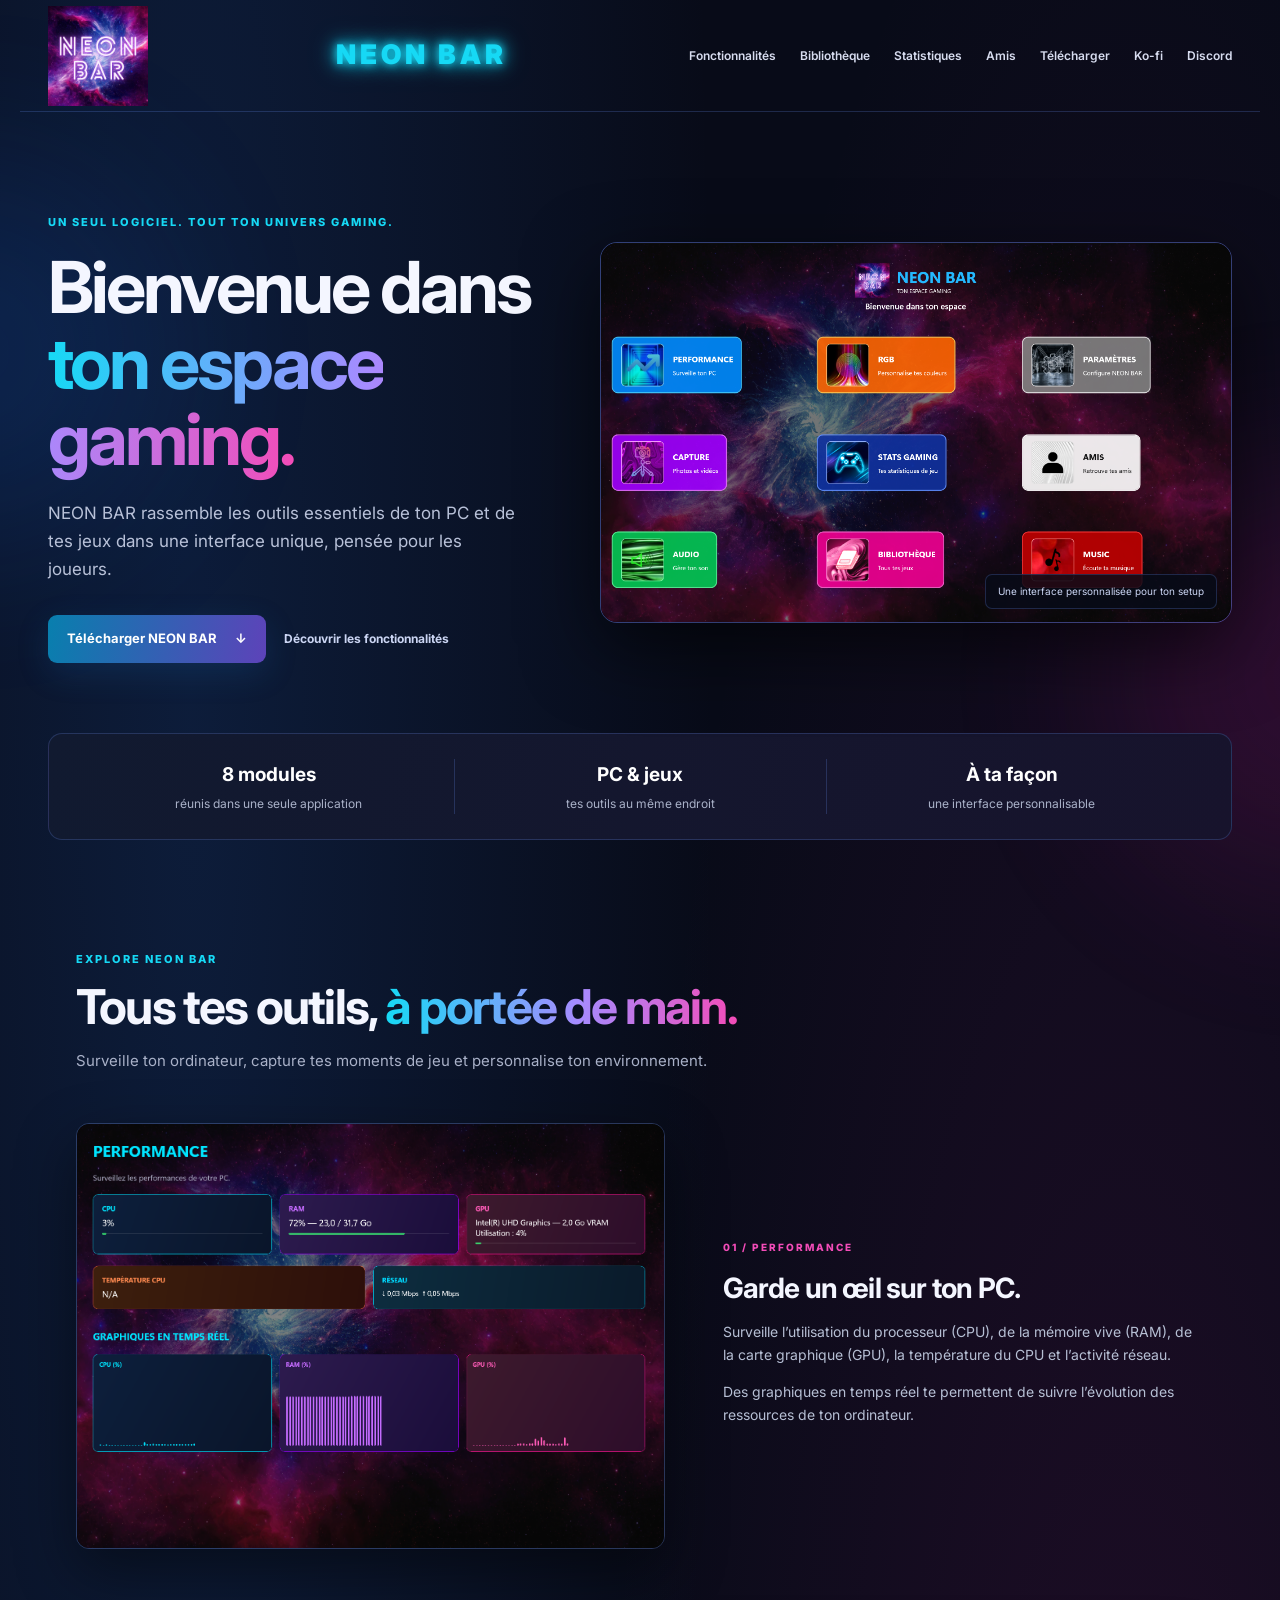
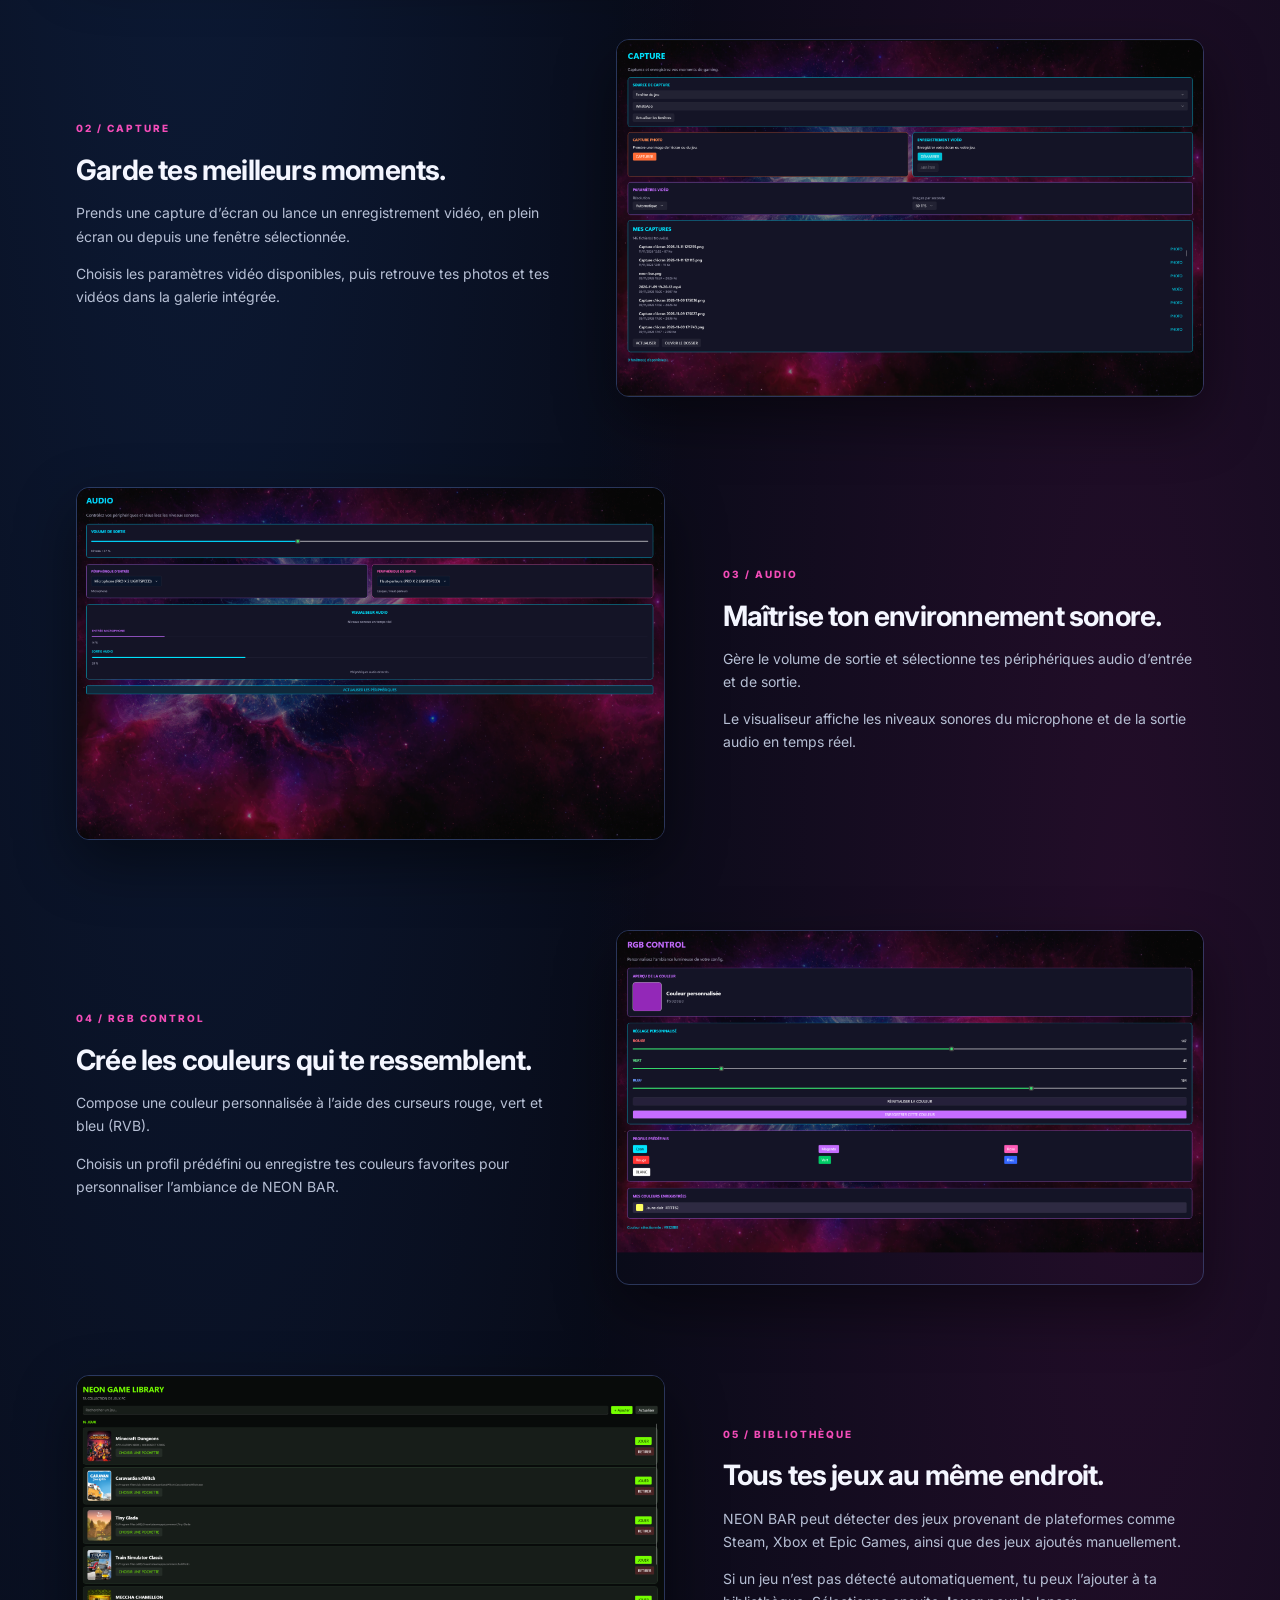
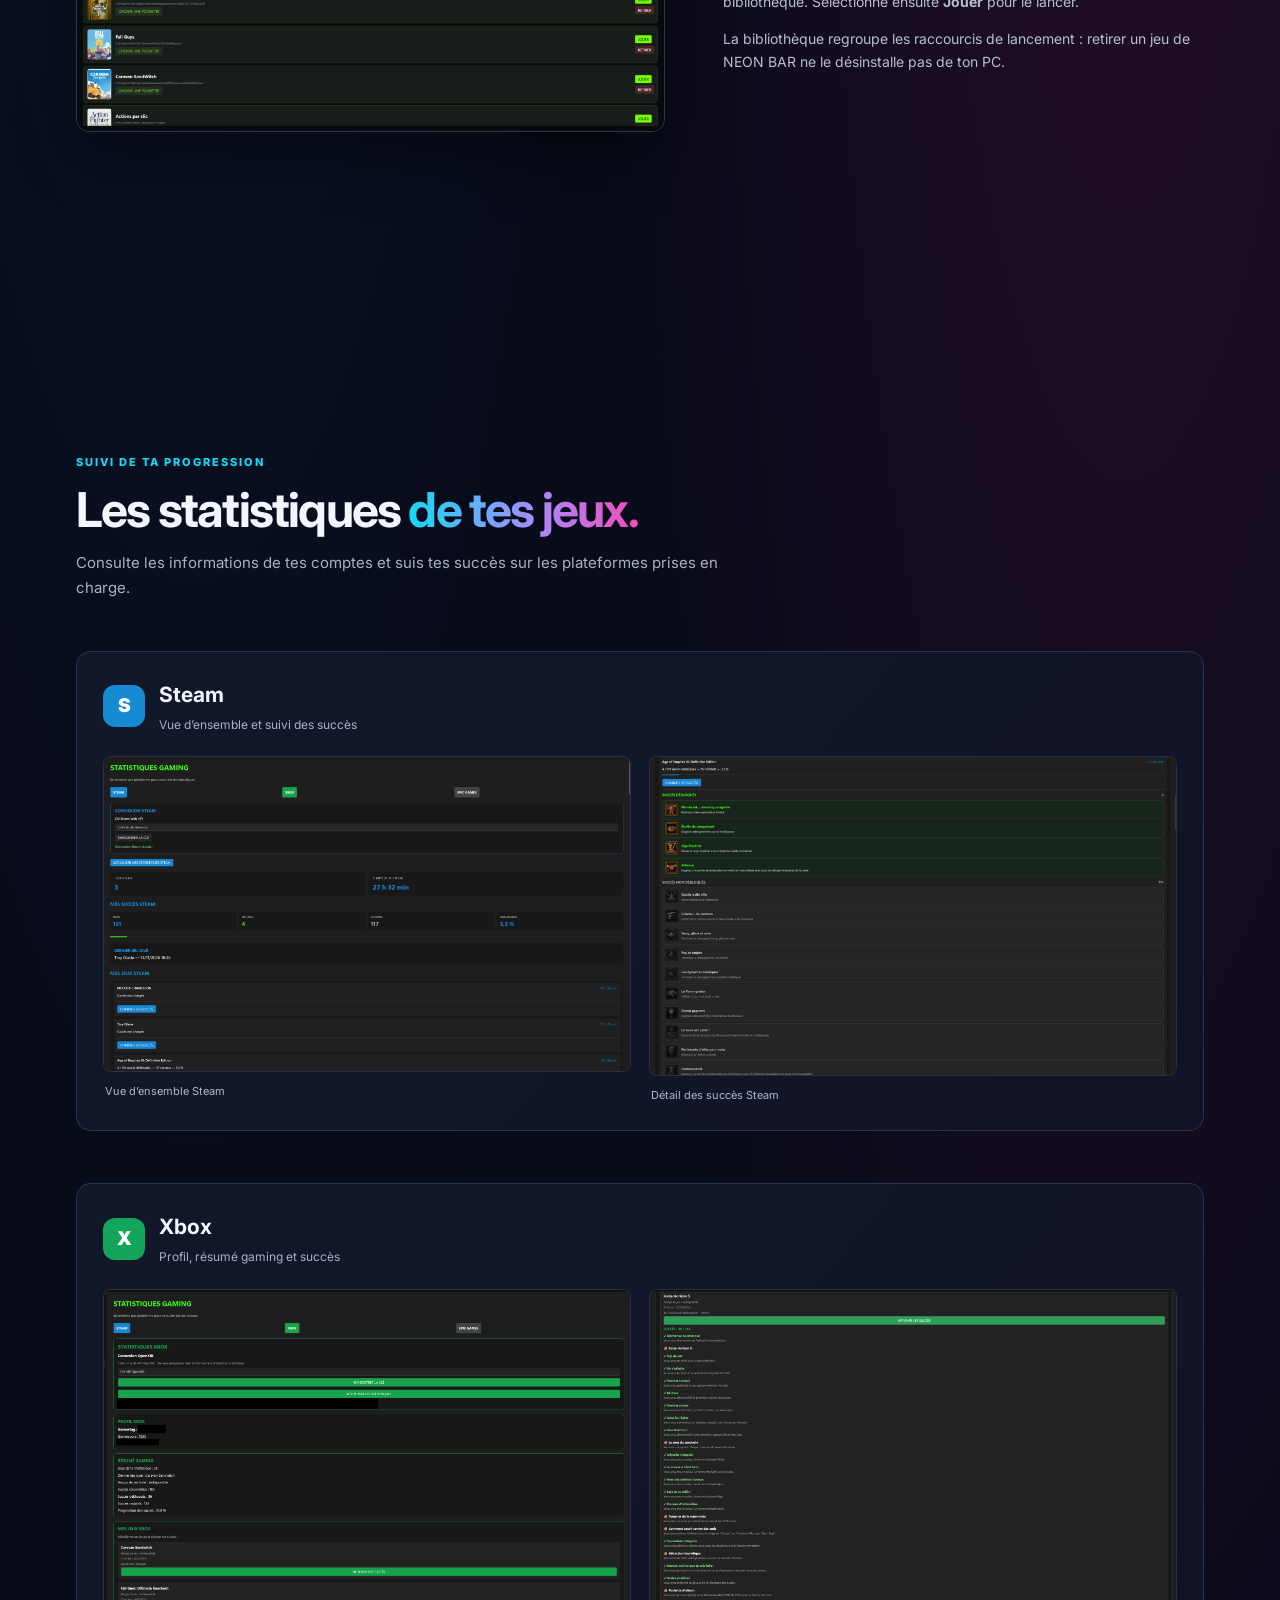
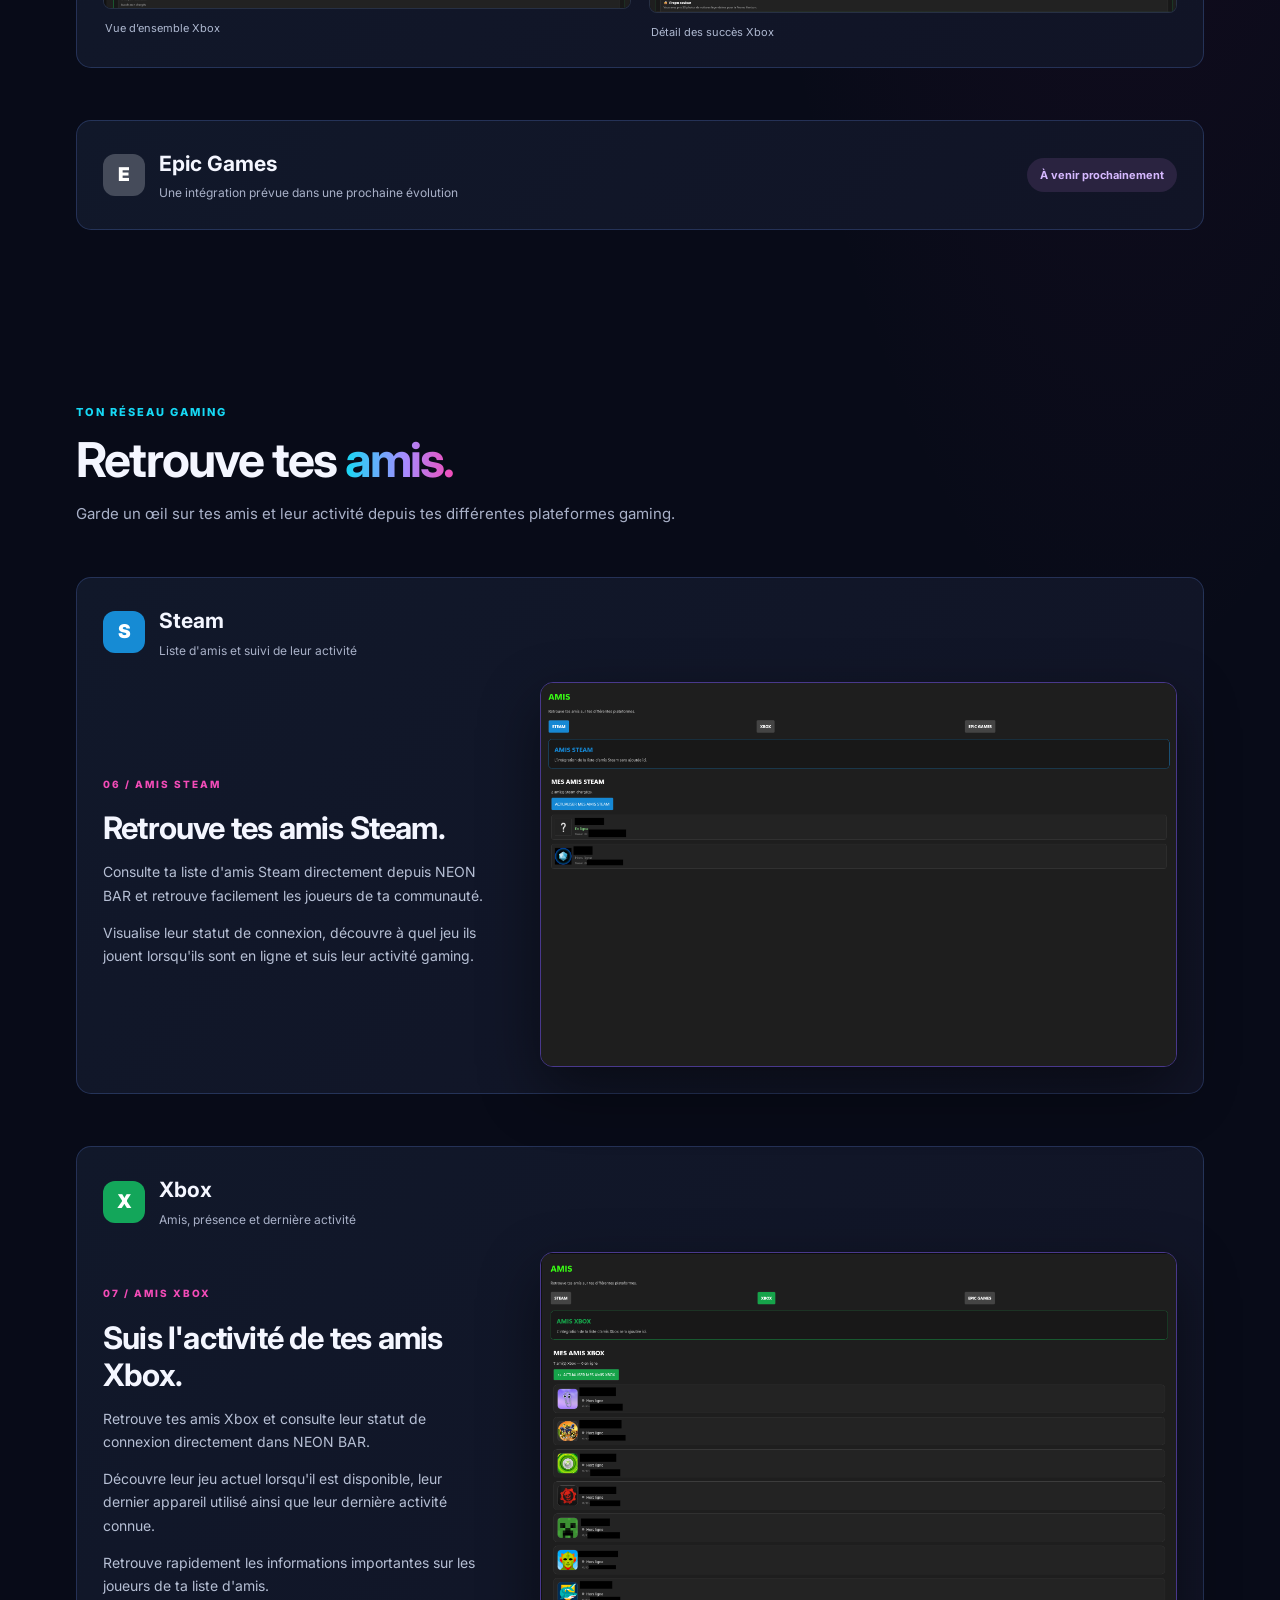
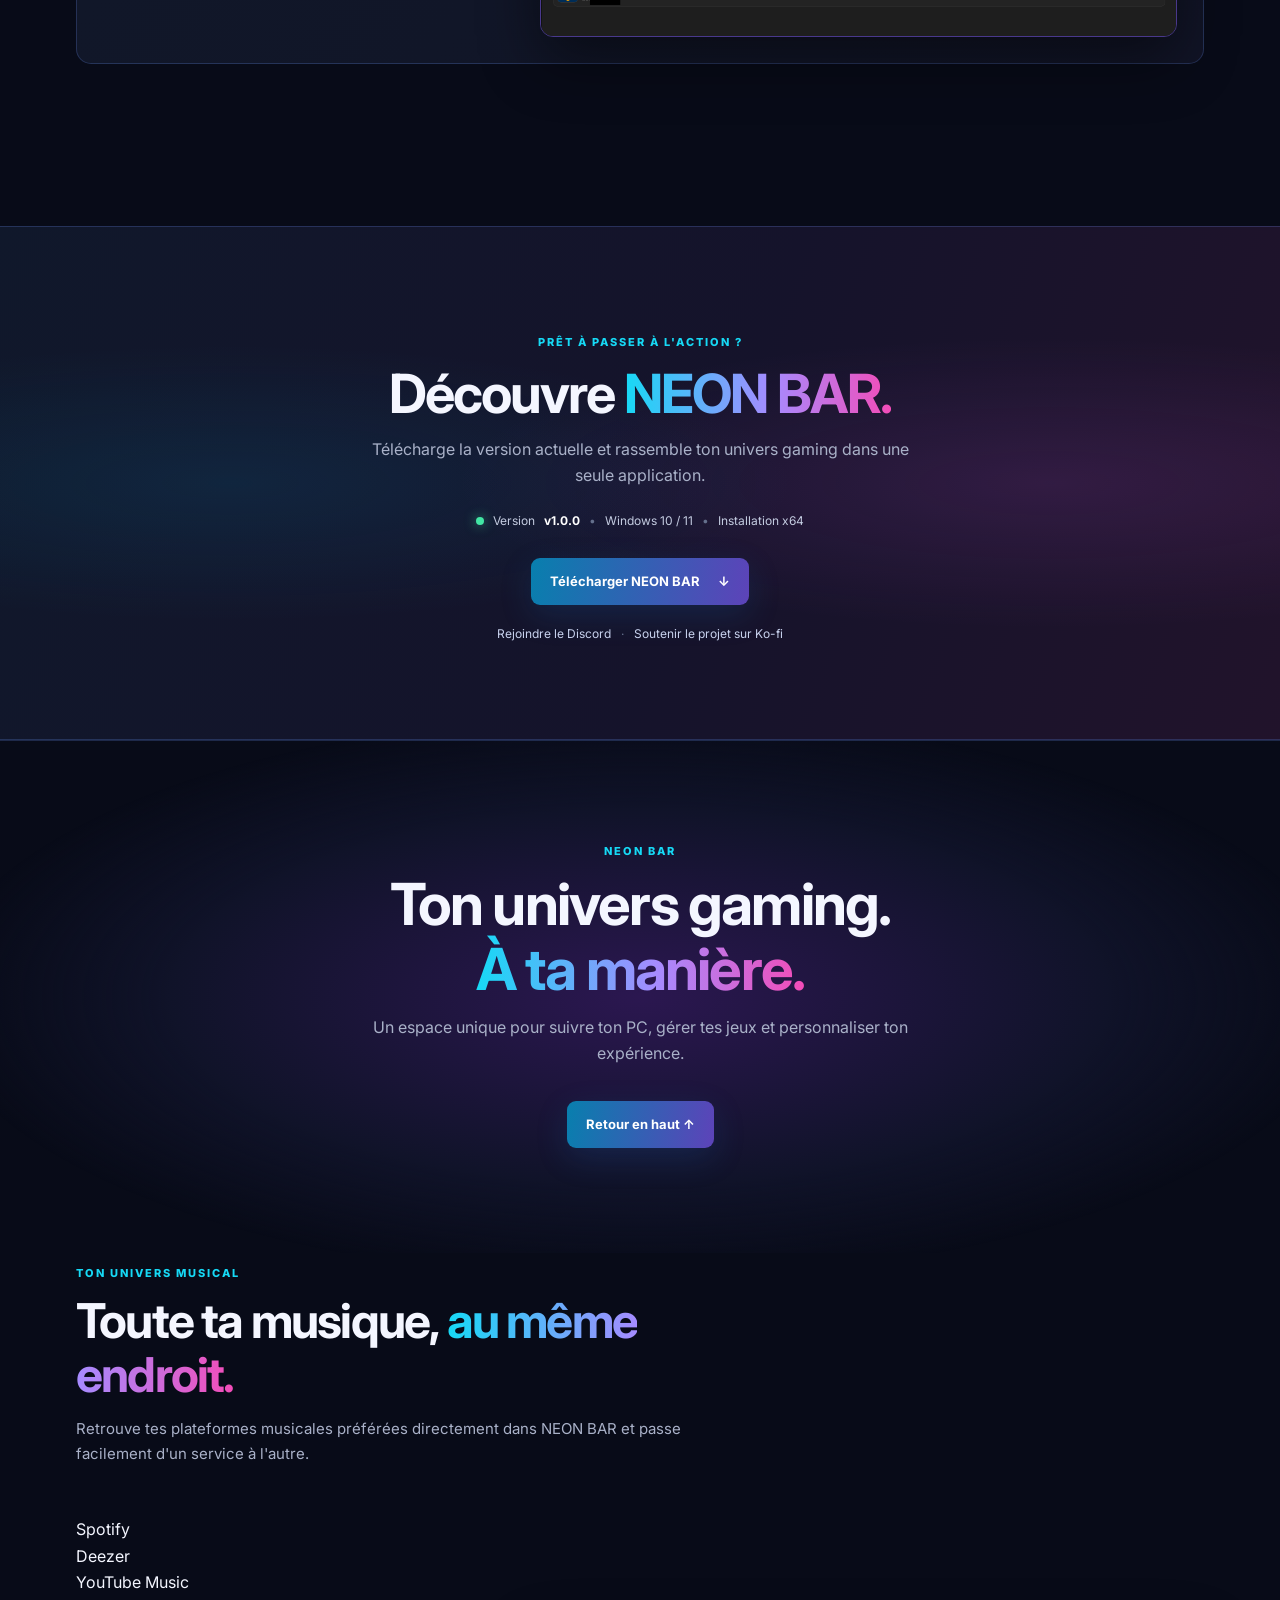
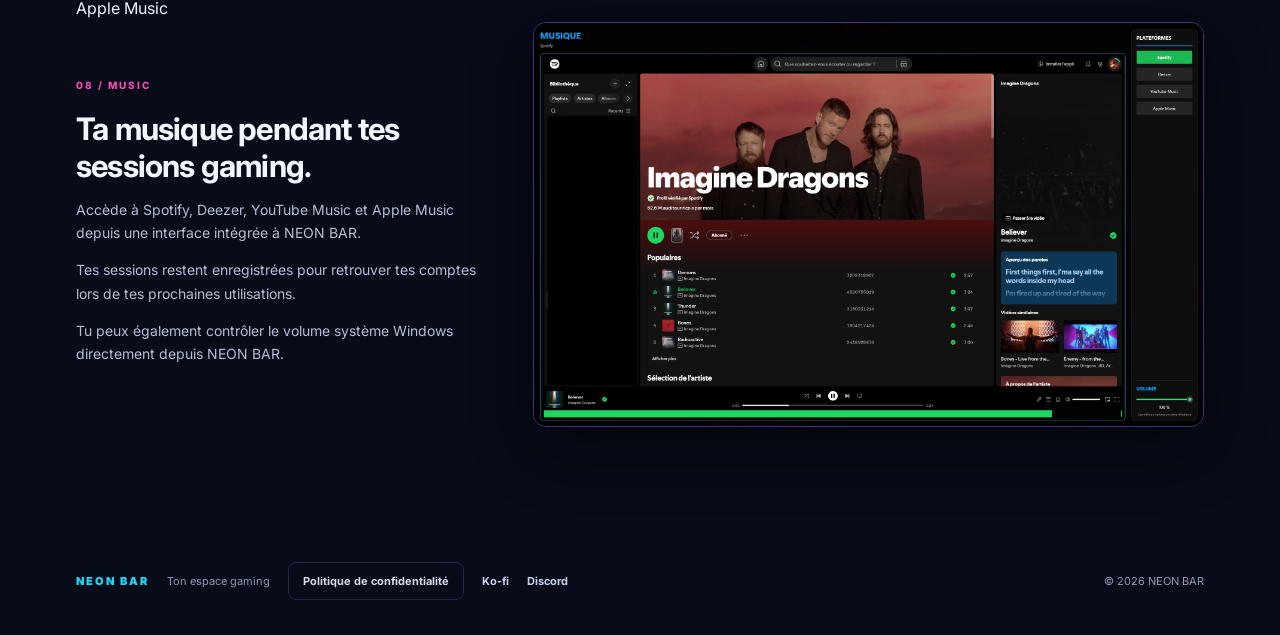
==== commit 4de6a4df: "Refactor index.html with layout and content updates Updated various sections in index.html including" ====
--- a/index.html
+++ b/index.html
@@ -1,3 +1,4 @@
+
 <!doctype html>
 <html lang="fr">
 <head>
@@ -38,19 +39,23 @@
       <a href="#amis">Amis</a>
       <a href="#telecharger">Télécharger</a>
       <a href="https://ko-fi.com/neonbar" target="_blank" rel="noopener noreferrer">Ko-fi</a>
-      <a href="https://discord.gg/XDG6ZGVhA" target="_blank" rel="noopener noreferrer">Discord</a>
+      <a href="https://discord.gg/52ZbPaBHjc" target="_blank" rel="noopener noreferrer">Discord</a>
     </nav>
   </header>
 
   <main>
+
     <!-- ACCUEIL -->
     <section class="hero" id="accueil">
       <div class="hero-copy">
         <p class="eyebrow">UN SEUL LOGICIEL. TOUT TON UNIVERS GAMING.</p>
         <h1>Bienvenue dans<br><span>ton espace gaming.</span></h1>
         <p class="lead">NEON BAR rassemble les outils essentiels de ton PC et de tes jeux dans une interface unique, pensée pour les joueurs.</p>
+
         <div class="hero-actions">
-          <a class="primary-link download-trigger" href="#telecharger" data-open-download> Télécharger NEON BAR <span>↓</span></a>
+          <a class="primary-link download-trigger" href="#telecharger" data-open-download>
+            Télécharger NEON BAR <span>↓</span>
+          </a>
           <a class="secondary-link" href="#fonctionnalites">Découvrir les fonctionnalités</a>
         </div>
       </div>
@@ -63,9 +68,18 @@
 
     <!-- PRÉSENTATION -->
     <section class="intro-strip">
-      <div><strong>8 modules</strong><span>réunis dans une seule application</span></div>
-      <div><strong>PC & jeux</strong><span>tes outils au même endroit</span></div>
-      <div><strong>À ta façon</strong><span>une interface personnalisable</span></div>
+      <div>
+        <strong>8 modules</strong>
+        <span>réunis dans une seule application</span>
+      </div>
+      <div>
+        <strong>PC & jeux</strong>
+        <span>tes outils au même endroit</span>
+      </div>
+      <div>
+        <strong>À ta façon</strong>
+        <span>une interface personnalisable</span>
+      </div>
     </section>
 
     <!-- FONCTIONNALITÉS -->
@@ -128,92 +142,19 @@
         </div>
       </article>
 
-      <!-- 05 MUSIC : SANS IMAGE INEXISTANTE -->
-      <article class="feature-row" id="music">
-        <div class="feature-copy">
-          <span class="number">05 / MUSIC</span>
-          <h3>Toute ta musique au même endroit.</h3>
-          <p>Retrouve tes plateformes musicales préférées directement dans NEON BAR. Accède à tes comptes depuis une interface intégrée et passe facilement d'un service à l'autre.</p>
-          <p>Tes sessions restent enregistrées pour retrouver tes comptes lors de tes prochaines utilisations. Tu peux également contrôler le volume système Windows directement depuis NEON BAR.</p>
-        </div>
-      </article>
-
-      <!-- PLATEFORMES MUSICALES -->
-      <div class="section-heading">
-        <p class="eyebrow">TES PLATEFORMES MUSICALES</p>
-        <h2>Choisis ton <span>univers musical.</span></h2>
-        <p>Quatre plateformes accessibles directement depuis NEON BAR.</p>
-      </div>
-
-      <!-- SPOTIFY -->
-      <article class="feature-row reverse">
-        <div class="feature-image">
-          <img src="assets/music-spotify.png" alt="Spotify dans NEON BAR">
-        </div>
-        <div class="feature-copy">
-          <span class="number">SPOTIFY</span>
-          <h3>Retrouve tes playlists.</h3>
-          <p>Accède à Spotify directement depuis NEON BAR et retrouve tes albums, tes titres et tes playlists préférées.</p>
-        </div>
-      </article>
-
-      <!-- DEEZER -->
+      <!-- 05 BIBLIOTHÈQUE -->
       <article class="feature-row">
         <div class="feature-image">
-          <img src="assets/music-deezer.png" alt="Deezer dans NEON BAR">
+          <img src="assets/bibliotheque.png" alt="Bibliothèque de jeux NEON BAR">
         </div>
         <div class="feature-copy">
-          <span class="number">DEEZER</span>
-          <h3>Ta musique avec Deezer.</h3>
-          <p>Retrouve ton univers musical Deezer dans une interface intégrée à ton espace gaming.</p>
-        </div>
-      </article>
-
-      <!-- YOUTUBE MUSIC -->
-      <article class="feature-row reverse">
-        <div class="feature-image">
-          <img src="assets/music-youtube.png" alt="YouTube Music dans NEON BAR">
-        </div>
-        <div class="feature-copy">
-          <span class="number">YOUTUBE MUSIC</span>
-          <h3>Explore tes morceaux préférés.</h3>
-          <p>Profite de YouTube Music directement depuis NEON BAR et retrouve ta bibliothèque musicale.</p>
-        </div>
-      </article>
-
-      <!-- APPLE MUSIC -->
-      <article class="feature-row">
-        <div class="feature-image">
-          <img src="assets/music-apple.png" alt="Apple Music dans NEON BAR">
-        </div>
-        <div class="feature-copy">
-          <span class="number">APPLE MUSIC</span>
-          <h3>Ton univers Apple Music.</h3>
-          <p>Connecte-toi à Apple Music et retrouve tes morceaux et tes albums depuis NEON BAR.</p>
-        </div>
-      </article>
-    </section>
-
-    <!-- BIBLIOTHÈQUE -->
-    <section class="library-section" id="bibliotheque">
-      <div class="section-heading">
-        <p class="eyebrow">TA COLLECTION DE JEUX</p>
-        <h2>Ta bibliothèque, <span>unifiée.</span></h2>
-        <p>Retrouve tes jeux installés et lance-les depuis un seul endroit.</p>
-      </div>
-
-      <div class="library-layout">
-        <div class="library-copy">
-          <span class="number">06 / BIBLIOTHÈQUE</span>
+          <span class="number">05 / BIBLIOTHÈQUE</span>
           <h3>Tous tes jeux au même endroit.</h3>
           <p>NEON BAR peut détecter des jeux provenant de plateformes comme Steam, Xbox et Epic Games, ainsi que des jeux ajoutés manuellement.</p>
           <p>Si un jeu n’est pas détecté automatiquement, tu peux l’ajouter à ta bibliothèque. Sélectionne ensuite <strong>Jouer</strong> pour le lancer.</p>
           <p class="note">La bibliothèque regroupe les raccourcis de lancement : retirer un jeu de NEON BAR ne le désinstalle pas de ton PC.</p>
         </div>
-        <div class="library-image">
-          <img src="assets/bibliotheque.png" alt="Bibliothèque NEON GAME LIBRARY avec jaquettes, recherche et boutons Jouer">
-        </div>
-      </div>
+      </article>
     </section>
 
     <!-- STATISTIQUES -->
@@ -233,6 +174,7 @@
             <p>Vue d’ensemble et suivi des succès</p>
           </div>
         </div>
+
         <div class="stats-images">
           <figure>
             <img src="assets/steam-global.png" alt="Statistiques Steam : connexion, nombre de jeux, temps de jeu et résumé des succès">
@@ -254,6 +196,7 @@
             <p>Profil, résumé gaming et succès</p>
           </div>
         </div>
+
         <div class="stats-images">
           <figure>
             <img src="assets/xbox-global.png" alt="Statistiques Xbox : profil, gamerscore et résumé gaming">
@@ -266,20 +209,20 @@
         </div>
       </div>
 
-      <!-- EPIC GAMES -->
+      <!-- EPIC GAMES : UNE SEULE MENTION -->
       <div class="platform-block epic-block">
         <div class="platform-title">
           <span class="platform-icon epic">E</span>
           <div>
             <h3>Epic Games</h3>
-            <p>Fonctionnalité annoncée pour une prochaine évolution</p>
+            <p>Une intégration prévue dans une prochaine évolution</p>
           </div>
         </div>
         <p class="coming-soon">À venir prochainement</p>
       </div>
     </section>
 
-    <!-- AMIS -->
+    <!-- AMIS STEAM ET XBOX -->
     <section class="section friends-section" id="amis">
       <div class="section-heading">
         <p class="eyebrow">TON RÉSEAU GAMING</p>
@@ -299,7 +242,7 @@
 
         <div class="library-layout">
           <div class="library-copy">
-            <span class="number">08 / AMIS STEAM</span>
+            <span class="number">06 / AMIS STEAM</span>
             <h3>Retrouve tes amis Steam.</h3>
             <p>Consulte ta liste d'amis Steam directement depuis NEON BAR et retrouve facilement les joueurs de ta communauté.</p>
             <p>Visualise leur statut de connexion, découvre à quel jeu ils jouent lorsqu'ils sont en ligne et suis leur activité gaming.</p>
@@ -323,7 +266,7 @@
 
         <div class="library-layout">
           <div class="library-copy">
-            <span class="number">09 / AMIS XBOX</span>
+            <span class="number">07 / AMIS XBOX</span>
             <h3>Suis l'activité de tes amis Xbox.</h3>
             <p>Retrouve tes amis Xbox et consulte leur statut de connexion directement dans NEON BAR.</p>
             <p>Découvre leur jeu actuel lorsqu'il est disponible, leur dernier appareil utilisé ainsi que leur dernière activité connue.</p>
@@ -334,18 +277,6 @@
             <img src="assets/ami_xbox_neon_bar.png" alt="Fonctionnalité Amis Xbox de NEON BAR">
           </div>
         </div>
-      </div>
-
-      <!-- EPIC GAMES -->
-      <div class="platform-block epic-block">
-        <div class="platform-title">
-          <span class="platform-icon epic">E</span>
-          <div>
-            <h3>Epic Games</h3>
-            <p>Fonctionnalité annoncée pour une prochaine évolution</p>
-          </div>
-        </div>
-        <p class="coming-soon">À venir prochainement</p>
       </div>
     </section>
 
@@ -355,6 +286,7 @@
         <p class="eyebrow">PRÊT À PASSER À L'ACTION ?</p>
         <h2>Découvre <span>NEON BAR.</span></h2>
         <p>Télécharge la version actuelle et rassemble ton univers gaming dans une seule application.</p>
+
         <div class="download-version">
           <span class="version-dot"></span>
           Version <strong>v1.0.0</strong>
@@ -363,9 +295,13 @@
           <span class="version-separator">•</span>
           Installation x64
         </div>
-        <a class="primary-link download-trigger" href="#telecharger" data-open-download>Télécharger NEON BAR <span>↓</span></a>
+
+        <a class="primary-link download-trigger" href="#telecharger" data-open-download>
+          Télécharger NEON BAR <span>↓</span>
+        </a>
+
         <div class="download-community">
-          <a href="https://discord.gg/XDG6ZGVhA" target="_blank" rel="noopener noreferrer">Rejoindre le Discord</a>
+          <a href="https://discord.gg/52ZbPaBHjc" target="_blank" rel="noopener noreferrer">Rejoindre le Discord</a>
           <span>·</span>
           <a href="https://ko-fi.com/neonbar" target="_blank" rel="noopener noreferrer">Soutenir le projet sur Ko-fi</a>
         </div>
@@ -379,6 +315,51 @@
       <p>Un espace unique pour suivre ton PC, gérer tes jeux et personnaliser ton expérience.</p>
       <a class="primary-link" href="#accueil">Retour en haut ↑</a>
     </section>
+
+    <!-- MUSIQUE : EN DERNIÈRE SECTION AVANT LE FOOTER -->
+    <section class="section music-section" id="music">
+      <div class="section-heading">
+        <p class="eyebrow">TON UNIVERS MUSICAL</p>
+        <h2>Toute ta musique, <span>au même endroit.</span></h2>
+        <p>Retrouve tes plateformes musicales préférées directement dans NEON BAR et passe facilement d'un service à l'autre.</p>
+      </div>
+
+      <!-- PLATEFORMES MUSICALES -->
+      <div class="music-platforms">
+        <div class="music-platform">
+          <span class="music-platform-name">Spotify</span>
+        </div>
+
+        <div class="music-platform">
+          <span class="music-platform-name">Deezer</span>
+        </div>
+
+        <div class="music-platform">
+          <span class="music-platform-name">YouTube Music</span>
+        </div>
+
+        <div class="music-platform">
+          <span class="music-platform-name">Apple Music</span>
+        </div>
+      </div>
+
+      <!-- PRÉSENTATION MUSIC -->
+      <div class="library-layout">
+        <div class="library-copy">
+          <span class="number">08 / MUSIC</span>
+          <h3>Ta musique pendant tes sessions gaming.</h3>
+          <p>Accède à Spotify, Deezer, YouTube Music et Apple Music depuis une interface intégrée à NEON BAR.</p>
+          <p>Tes sessions restent enregistrées pour retrouver tes comptes lors de tes prochaines utilisations.</p>
+          <p>Tu peux également contrôler le volume système Windows directement depuis NEON BAR.</p>
+        </div>
+
+        <!-- SEULE CAPTURE CONSERVÉE -->
+        <div class="library-image">
+          <img src="assets/music-spotify.png" alt="Interface Spotify intégrée dans NEON BAR">
+        </div>
+      </div>
+    </section>
+
   </main>
 
   <!-- PIED DE PAGE -->
@@ -387,15 +368,17 @@
     <span>Ton espace gaming</span>
     <a class="privacy-link" href="privacy.html">Politique de confidentialité</a>
     <a class="footer-community-link" href="https://ko-fi.com/neonbar" target="_blank" rel="noopener noreferrer">Ko-fi</a>
-    <a class="footer-community-link" href="https://discord.gg/XDG6ZGVhA" target="_blank" rel="noopener noreferrer">Discord</a>
+    <a class="footer-community-link" href="https://discord.gg/52ZbPaBHjc" target="_blank" rel="noopener noreferrer">Discord</a>
     <span>© 2026 NEON BAR</span>
   </footer>
 
   <!-- POPUP DE TÉLÉCHARGEMENT -->
   <div class="download-modal" id="download-modal" aria-hidden="true">
     <div class="download-modal-backdrop" data-close-download></div>
+
     <section class="download-dialog" role="dialog" aria-modal="true" aria-labelledby="download-modal-title" aria-describedby="download-modal-description">
       <button class="modal-close" type="button" aria-label="Fermer la fenêtre" data-close-download>×</button>
+
       <p class="eyebrow">REJOINS L'UNIVERS NEON BAR</p>
       <h2 id="download-modal-title">Comment veux-tu <span>continuer ?</span></h2>
       <p id="download-modal-description">Choisis ce qui te convient. Tu peux télécharger l'application, soutenir son développement ou rejoindre la communauté.</p>
@@ -419,7 +402,7 @@
           <span class="modal-option-arrow">↗</span>
         </a>
 
-        <a class="modal-option modal-discord" href="https://discord.gg/XDG6ZGVhA" target="_blank" rel="noopener noreferrer">
+        <a class="modal-option modal-discord" href="https://discord.gg/52ZbPaBHjc" target="_blank" rel="noopener noreferrer">
           <span class="modal-option-icon">◎</span>
           <span class="modal-option-copy">
             <strong>Rejoindre le Discord</strong>
@@ -428,6 +411,7 @@
           <span class="modal-option-arrow">↗</span>
         </a>
       </div>
+
       <p class="modal-footnote">Merci de faire partie de l'aventure NEON BAR 💜</p>
     </section>
   </div>
@@ -454,6 +438,7 @@
 
     function openDownloadModal(event) {
       if (event) event.preventDefault();
+
       previousFocus = document.activeElement;
       downloadModal.classList.add('is-open');
       downloadModal.setAttribute('aria-hidden', 'false');
@@ -463,14 +448,21 @@
 
     function closeDownloadModal() {
       if (!downloadModal.classList.contains('is-open')) return;
+
       downloadModal.classList.remove('is-open');
       downloadModal.setAttribute('aria-hidden', 'true');
       document.body.classList.remove('modal-open');
+
       if (previousFocus) previousFocus.focus();
     }
 
-    downloadTriggers.forEach(trigger => trigger.addEventListener('click', openDownloadModal));
-    closeDownloadButtons.forEach(button => button.addEventListener('click', closeDownloadModal));
+    downloadTriggers.forEach(trigger => {
+      trigger.addEventListener('click', openDownloadModal);
+    });
+
+    closeDownloadButtons.forEach(button => {
+      button.addEventListener('click', closeDownloadModal);
+    });
 
     document.addEventListener('keydown', event => {
       if (event.key === 'Escape') closeDownloadModal();
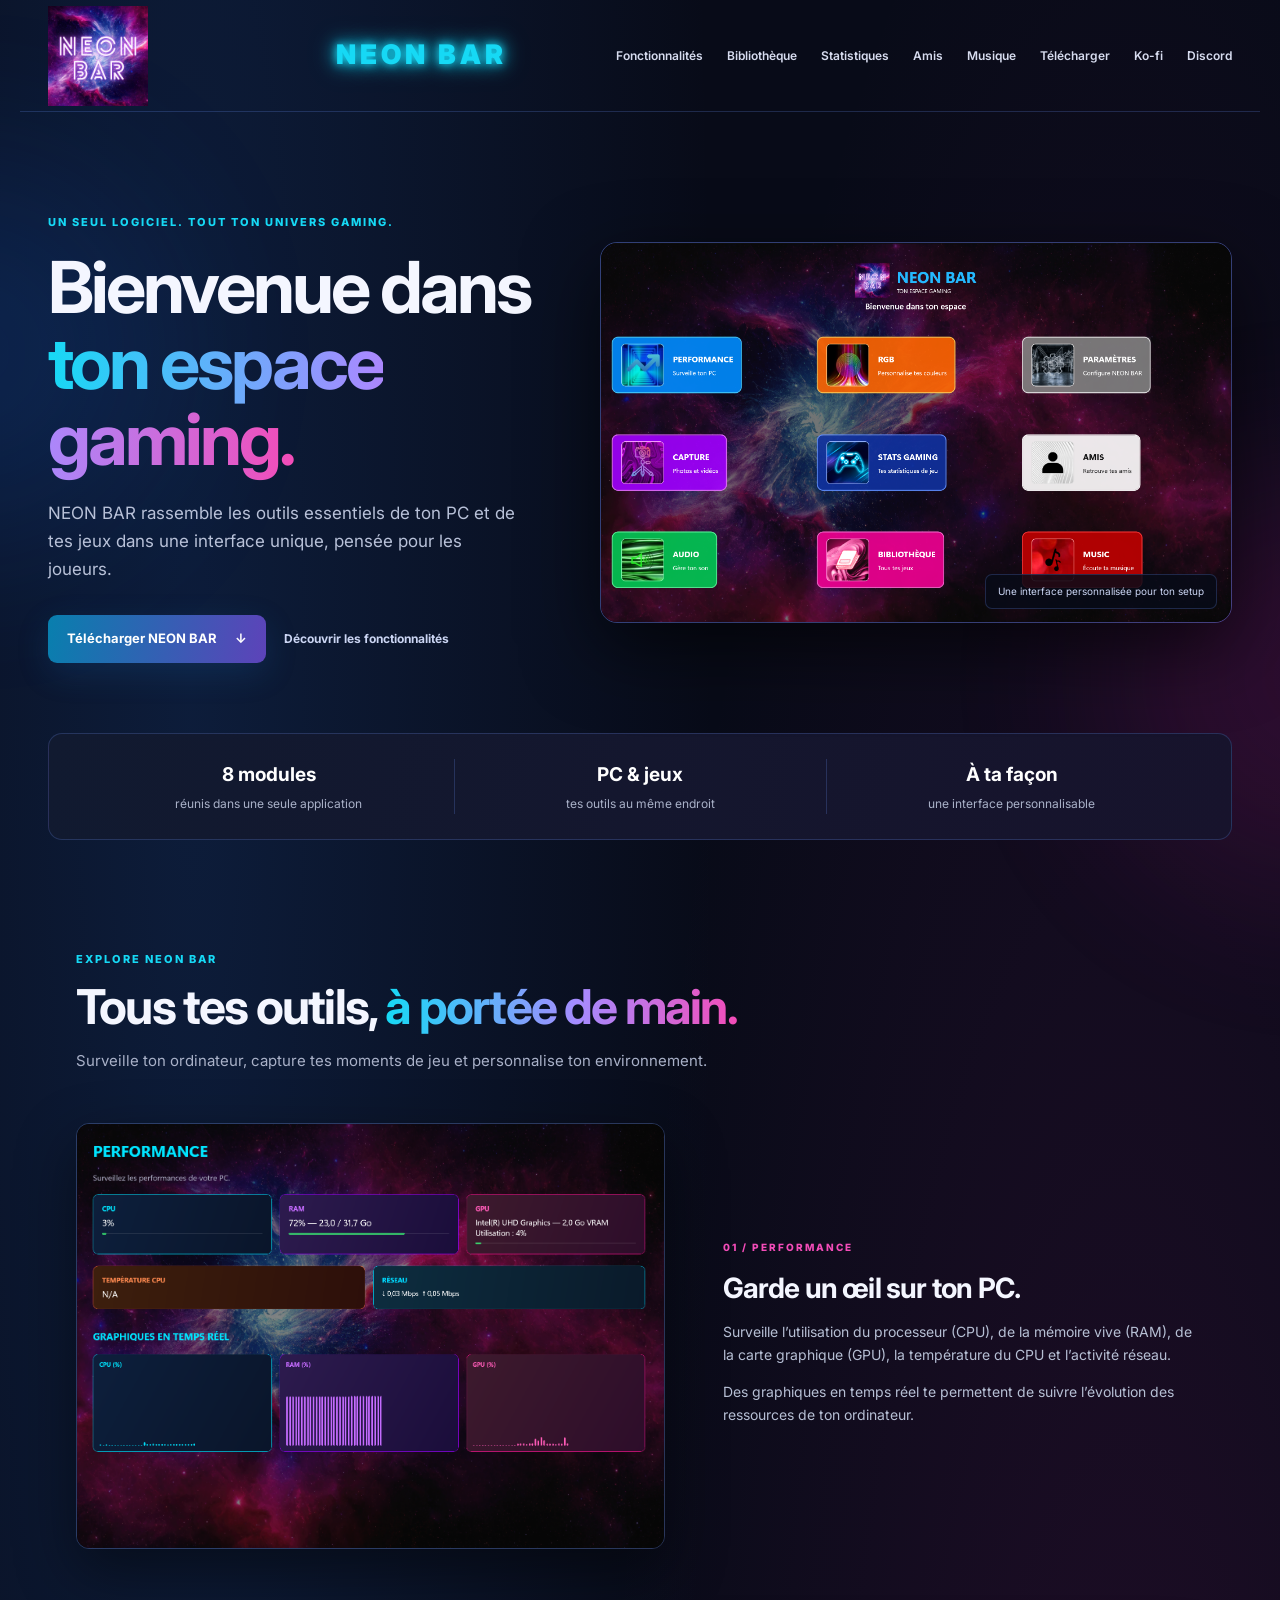
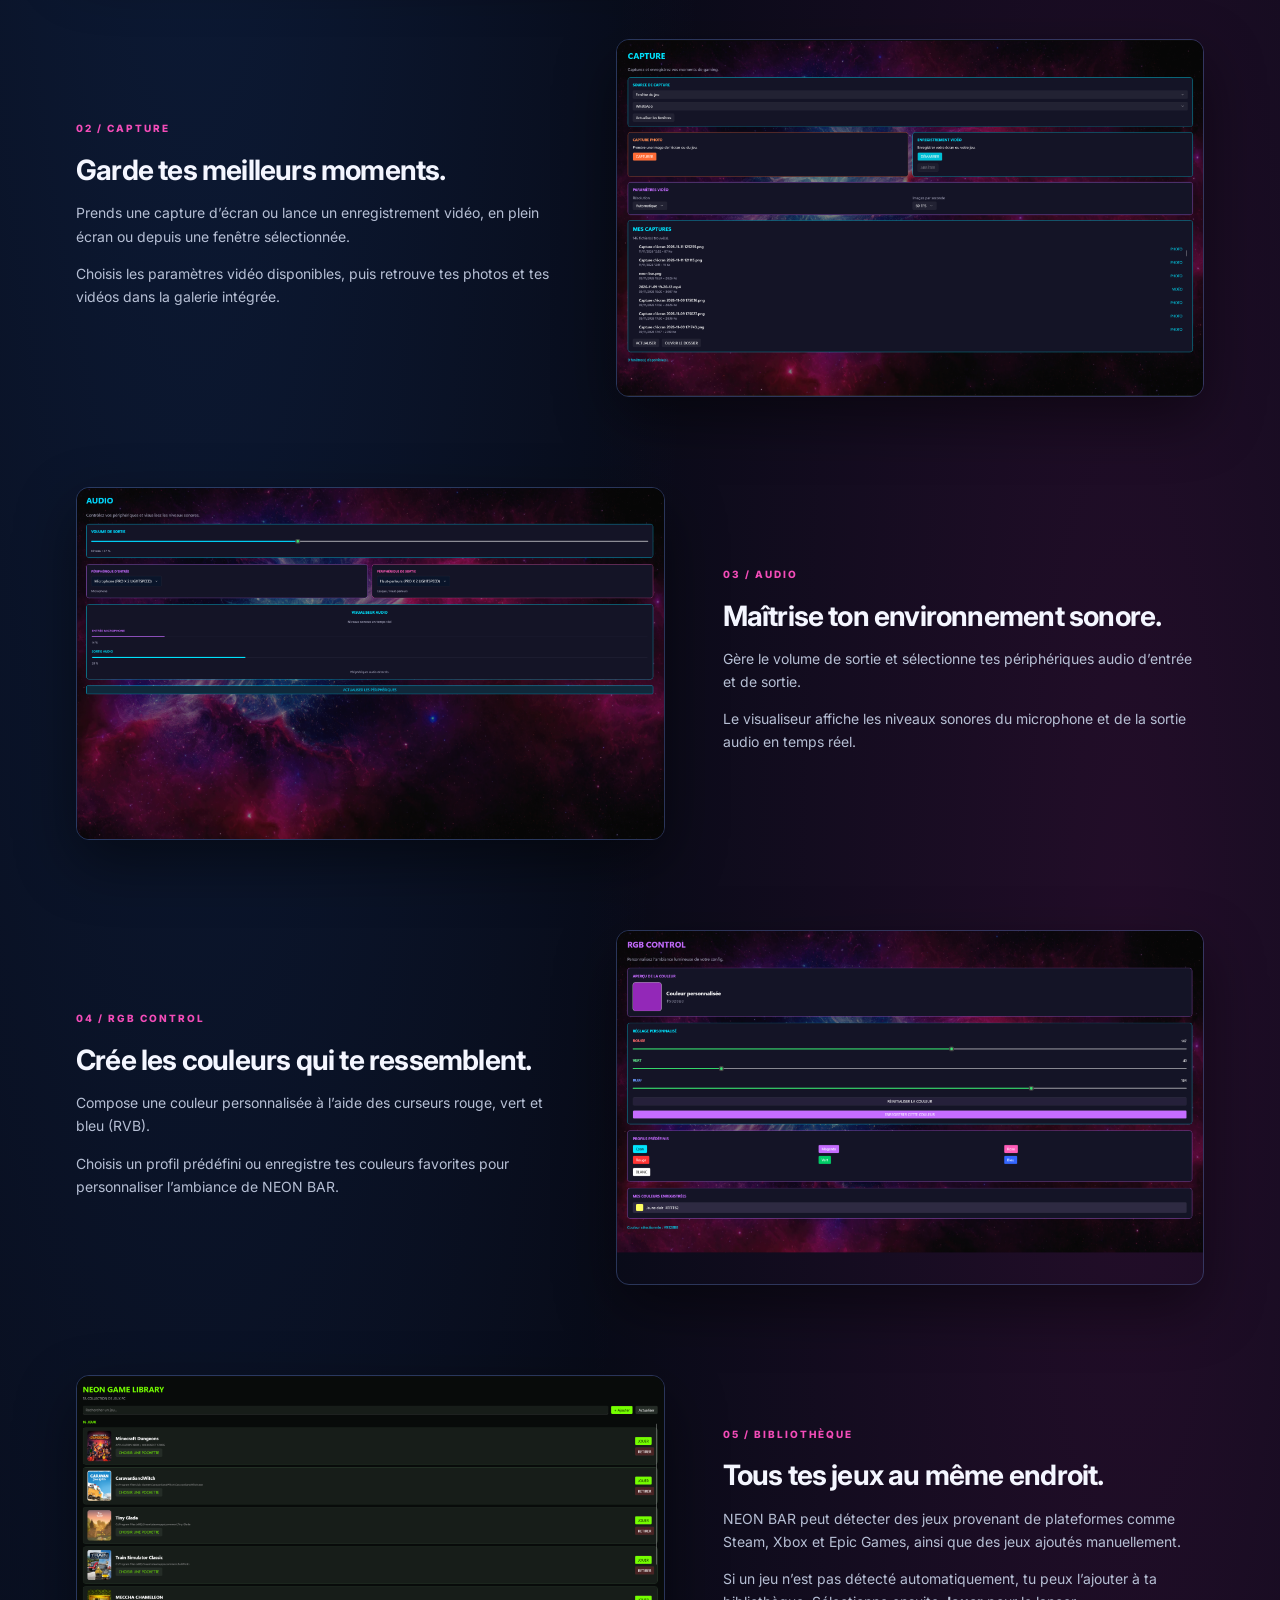
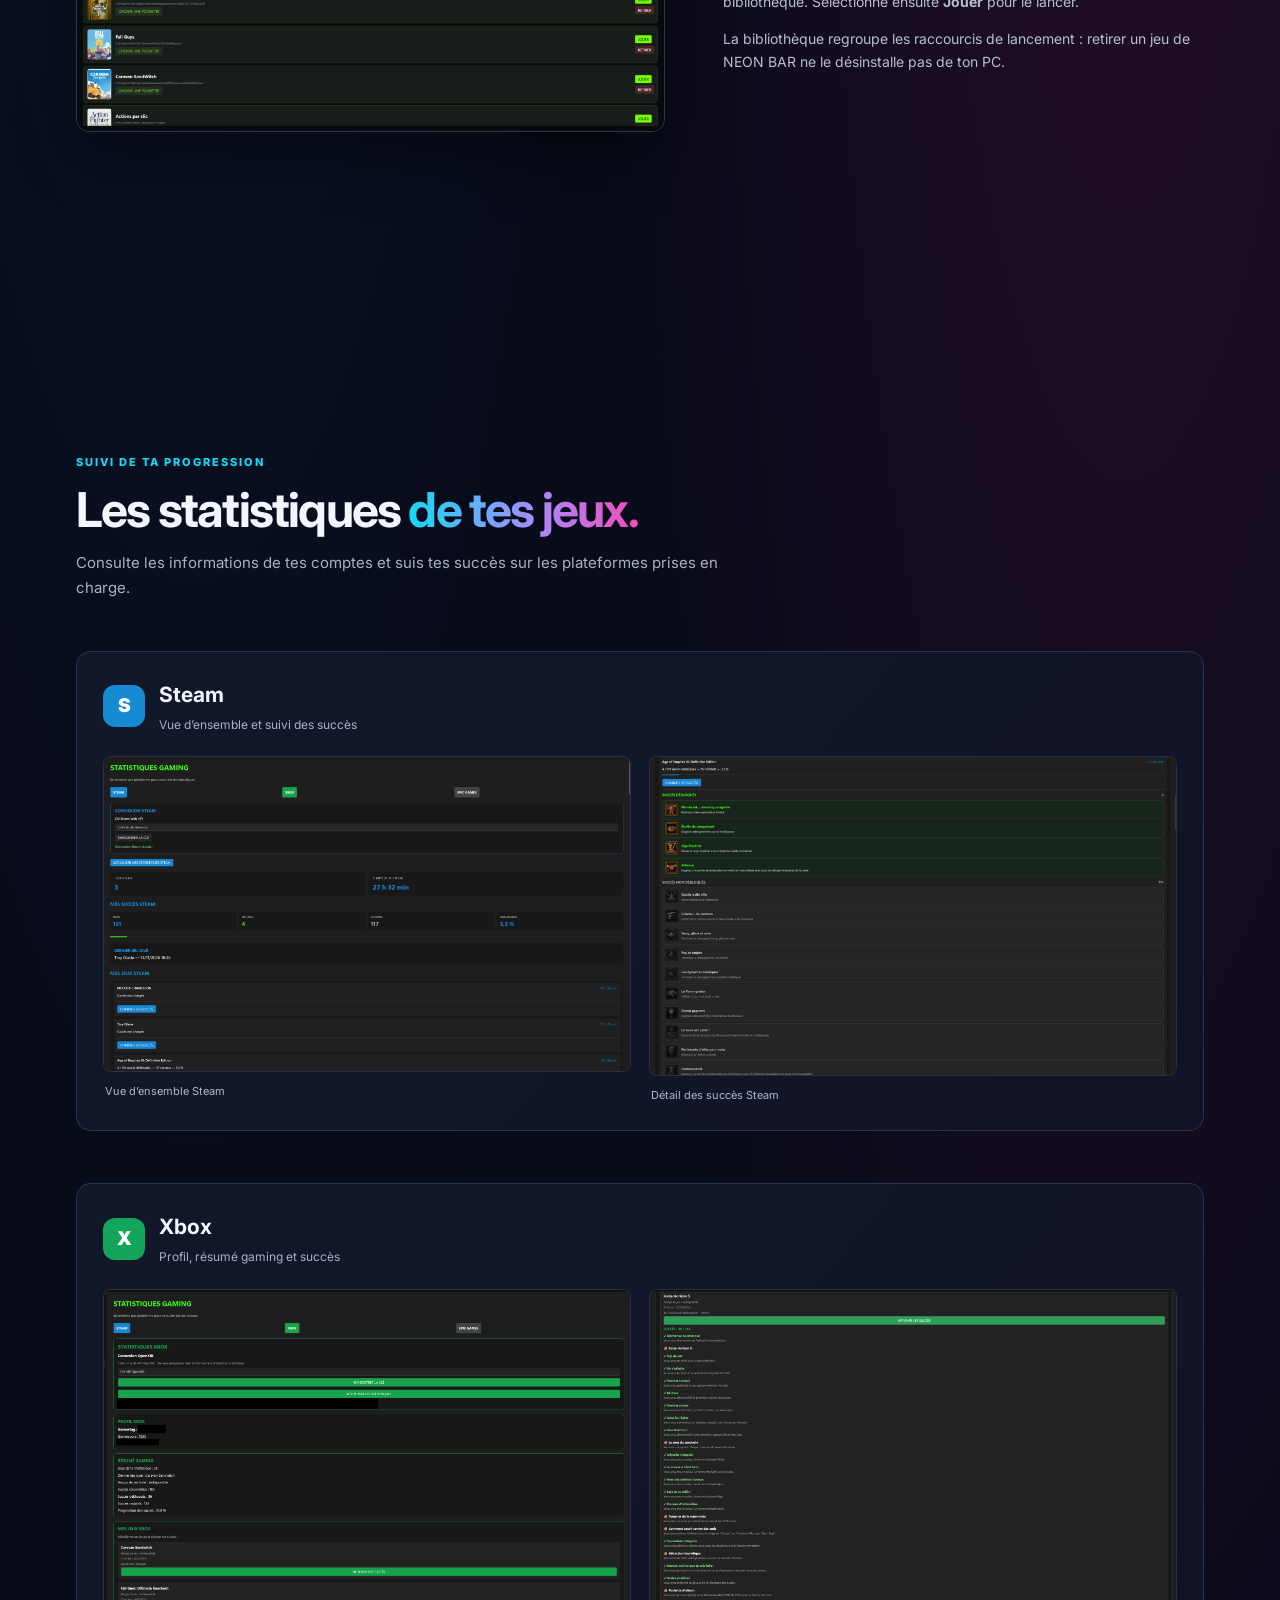
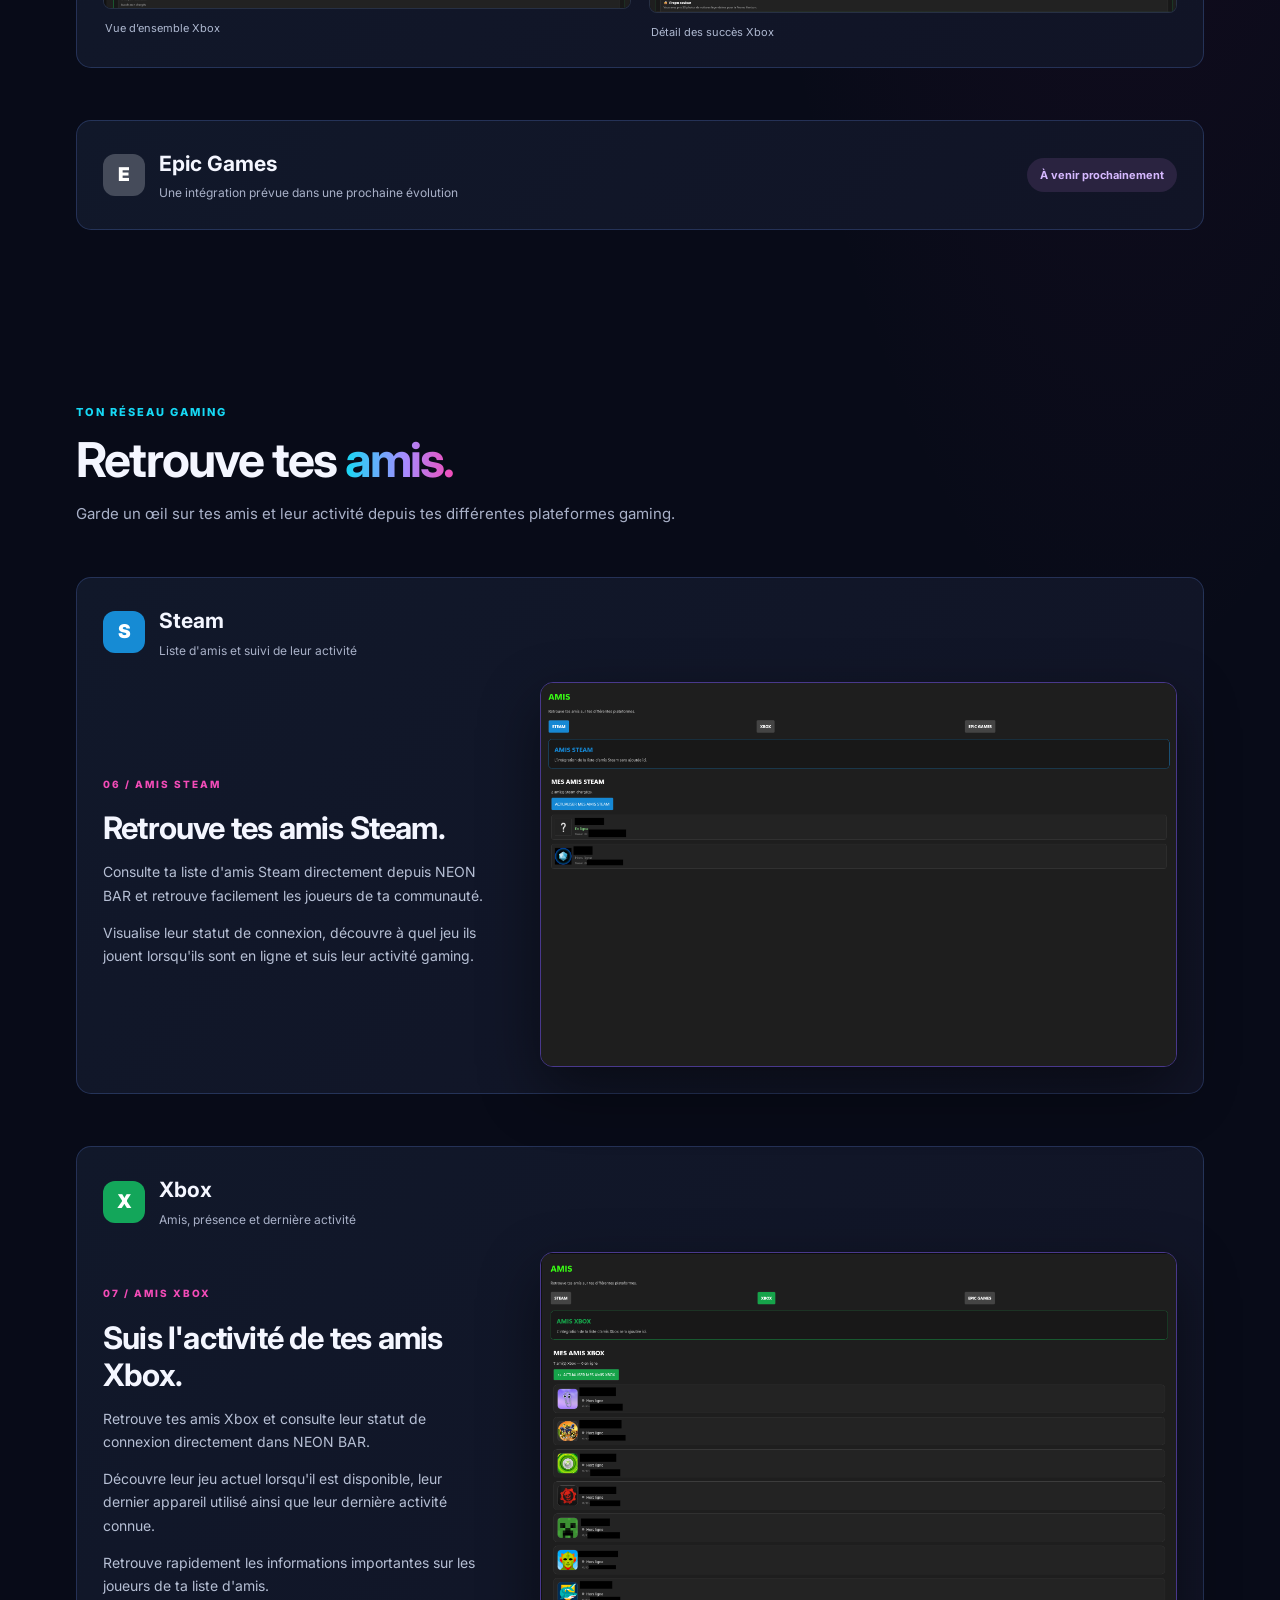
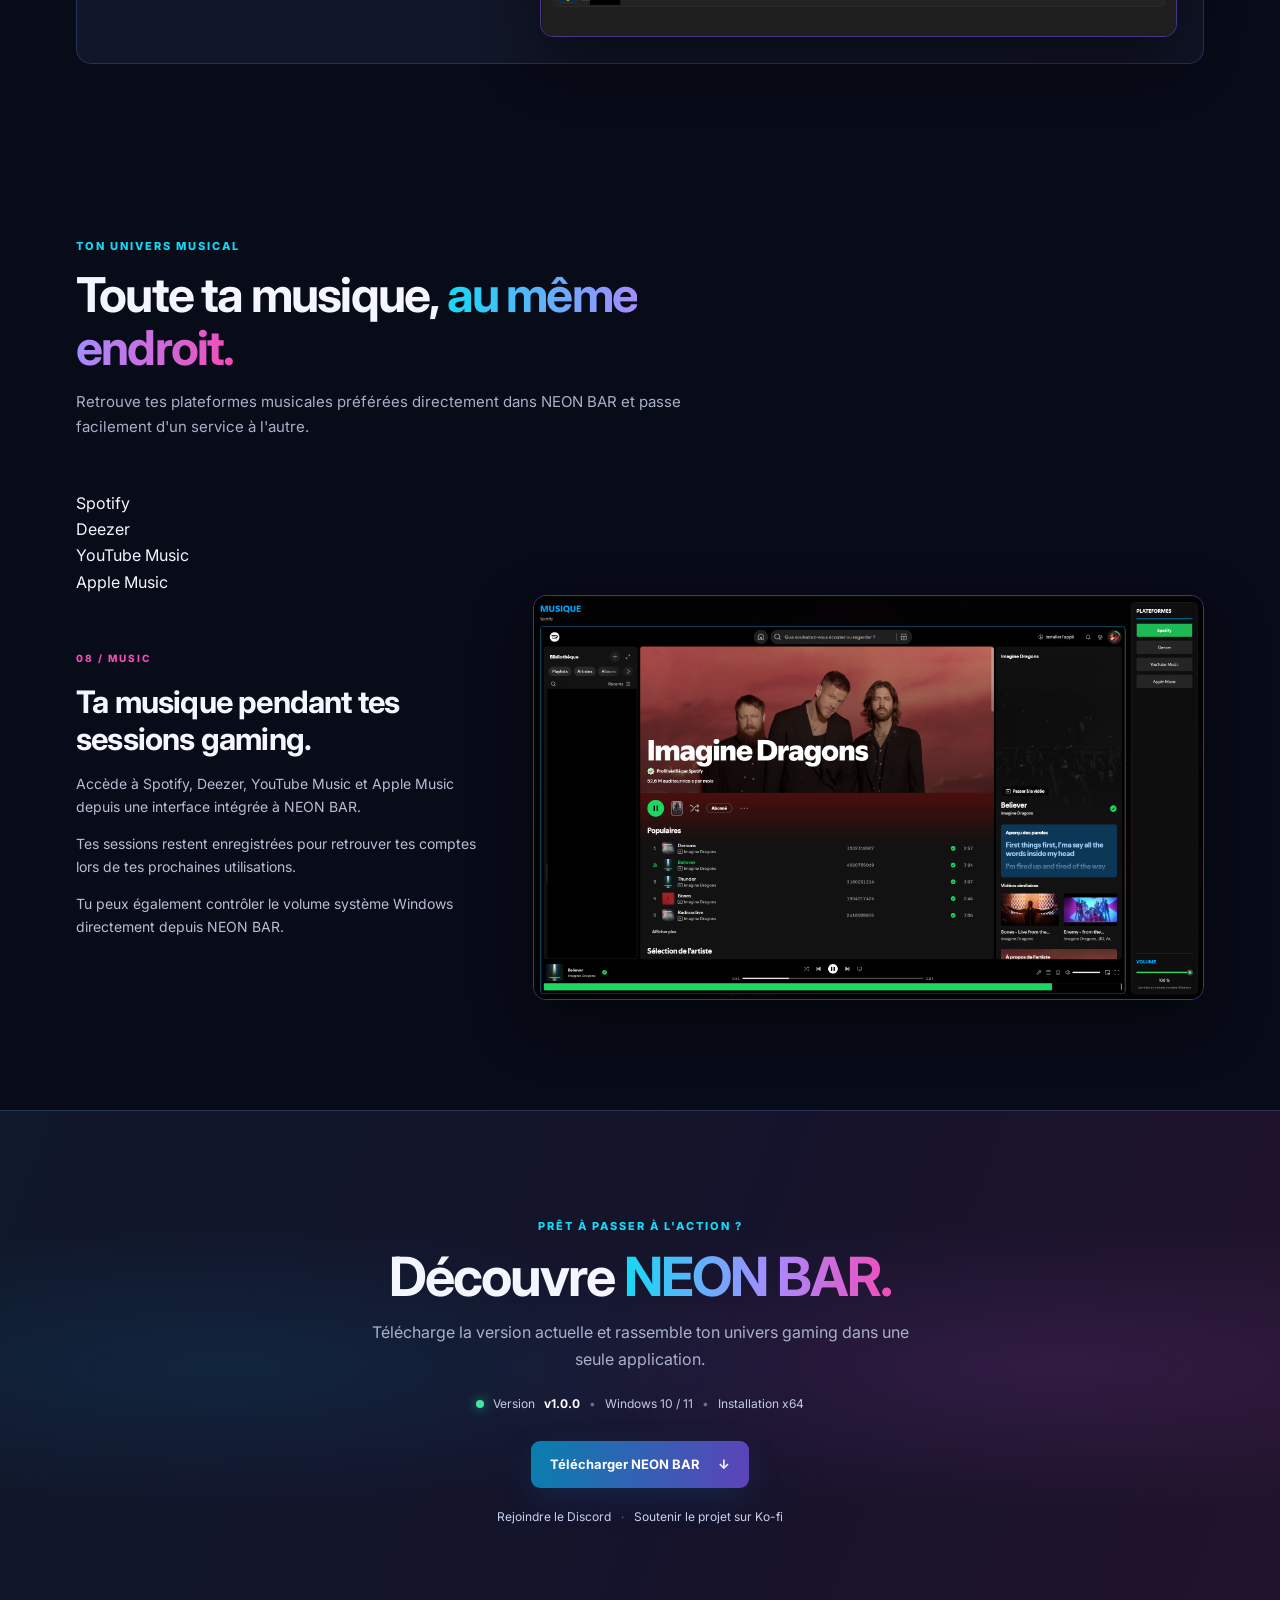
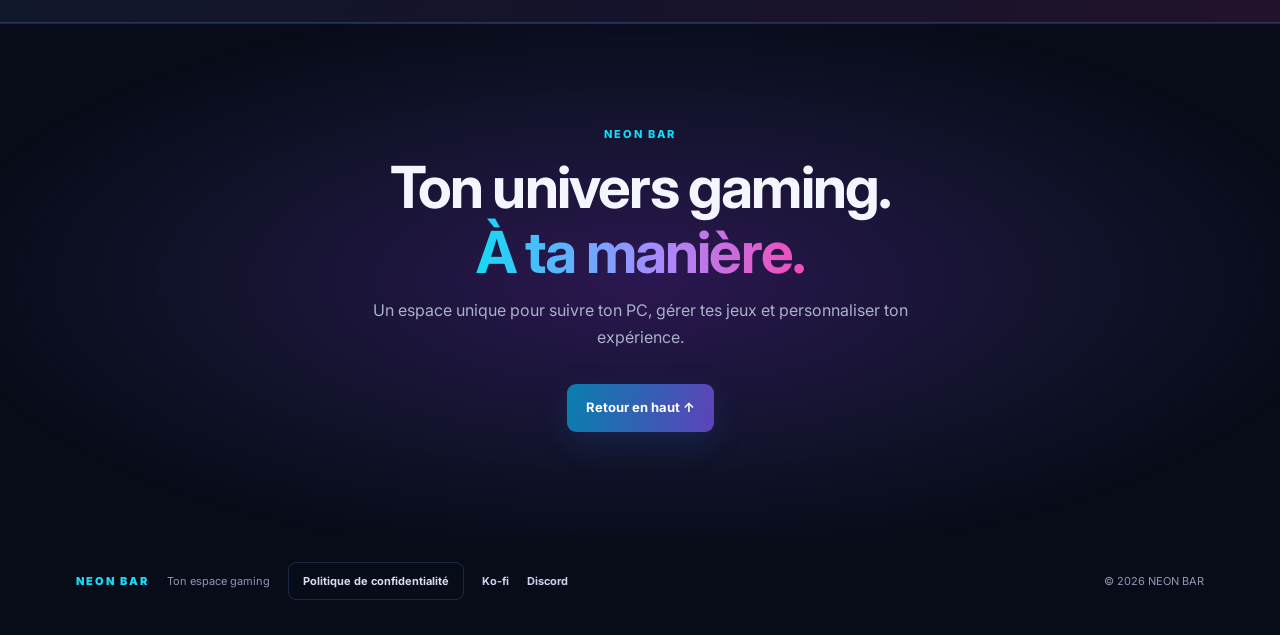
==== commit e4407bf8: "Update index.html with music and download sections Added a music section and reintroduced the downlo" ====
--- a/index.html
+++ b/index.html
@@ -37,6 +37,7 @@
       <a href="#bibliotheque">Bibliothèque</a>
       <a href="#statistiques">Statistiques</a>
       <a href="#amis">Amis</a>
+      <a href="#music">Musique</a>
       <a href="#telecharger">Télécharger</a>
       <a href="https://ko-fi.com/neonbar" target="_blank" rel="noopener noreferrer">Ko-fi</a>
       <a href="https://discord.gg/52ZbPaBHjc" target="_blank" rel="noopener noreferrer">Discord</a>
@@ -209,7 +210,7 @@
         </div>
       </div>
 
-      <!-- EPIC GAMES : UNE SEULE MENTION -->
+      <!-- EPIC GAMES -->
       <div class="platform-block epic-block">
         <div class="platform-title">
           <span class="platform-icon epic">E</span>
@@ -280,43 +281,7 @@
       </div>
     </section>
 
-    <!-- TÉLÉCHARGEMENT -->
-    <section class="download-section" id="telecharger">
-      <div class="download-content">
-        <p class="eyebrow">PRÊT À PASSER À L'ACTION ?</p>
-        <h2>Découvre <span>NEON BAR.</span></h2>
-        <p>Télécharge la version actuelle et rassemble ton univers gaming dans une seule application.</p>
-
-        <div class="download-version">
-          <span class="version-dot"></span>
-          Version <strong>v1.0.0</strong>
-          <span class="version-separator">•</span>
-          Windows 10 / 11
-          <span class="version-separator">•</span>
-          Installation x64
-        </div>
-
-        <a class="primary-link download-trigger" href="#telecharger" data-open-download>
-          Télécharger NEON BAR <span>↓</span>
-        </a>
-
-        <div class="download-community">
-          <a href="https://discord.gg/52ZbPaBHjc" target="_blank" rel="noopener noreferrer">Rejoindre le Discord</a>
-          <span>·</span>
-          <a href="https://ko-fi.com/neonbar" target="_blank" rel="noopener noreferrer">Soutenir le projet sur Ko-fi</a>
-        </div>
-      </div>
-    </section>
-
-    <!-- CONCLUSION -->
-    <section class="closing">
-      <p class="eyebrow">NEON BAR</p>
-      <h2>Ton univers gaming.<br><span>À ta manière.</span></h2>
-      <p>Un espace unique pour suivre ton PC, gérer tes jeux et personnaliser ton expérience.</p>
-      <a class="primary-link" href="#accueil">Retour en haut ↑</a>
-    </section>
-
-    <!-- MUSIQUE : EN DERNIÈRE SECTION AVANT LE FOOTER -->
+    <!-- MUSIQUE : JUSTE APRÈS LES AMIS -->
     <section class="section music-section" id="music">
       <div class="section-heading">
         <p class="eyebrow">TON UNIVERS MUSICAL</p>
@@ -358,6 +323,42 @@
           <img src="assets/music-spotify.png" alt="Interface Spotify intégrée dans NEON BAR">
         </div>
       </div>
+    </section>
+
+    <!-- TÉLÉCHARGEMENT -->
+    <section class="download-section" id="telecharger">
+      <div class="download-content">
+        <p class="eyebrow">PRÊT À PASSER À L'ACTION ?</p>
+        <h2>Découvre <span>NEON BAR.</span></h2>
+        <p>Télécharge la version actuelle et rassemble ton univers gaming dans une seule application.</p>
+
+        <div class="download-version">
+          <span class="version-dot"></span>
+          Version <strong>v1.0.0</strong>
+          <span class="version-separator">•</span>
+          Windows 10 / 11
+          <span class="version-separator">•</span>
+          Installation x64
+        </div>
+
+        <a class="primary-link download-trigger" href="#telecharger" data-open-download>
+          Télécharger NEON BAR <span>↓</span>
+        </a>
+
+        <div class="download-community">
+          <a href="https://discord.gg/52ZbPaBHjc" target="_blank" rel="noopener noreferrer">Rejoindre le Discord</a>
+          <span>·</span>
+          <a href="https://ko-fi.com/neonbar" target="_blank" rel="noopener noreferrer">Soutenir le projet sur Ko-fi</a>
+        </div>
+      </div>
+    </section>
+
+    <!-- CONCLUSION -->
+    <section class="closing">
+      <p class="eyebrow">NEON BAR</p>
+      <h2>Ton univers gaming.<br><span>À ta manière.</span></h2>
+      <p>Un espace unique pour suivre ton PC, gérer tes jeux et personnaliser ton expérience.</p>
+      <a class="primary-link" href="#accueil">Retour en haut ↑</a>
     </section>
 
   </main>
